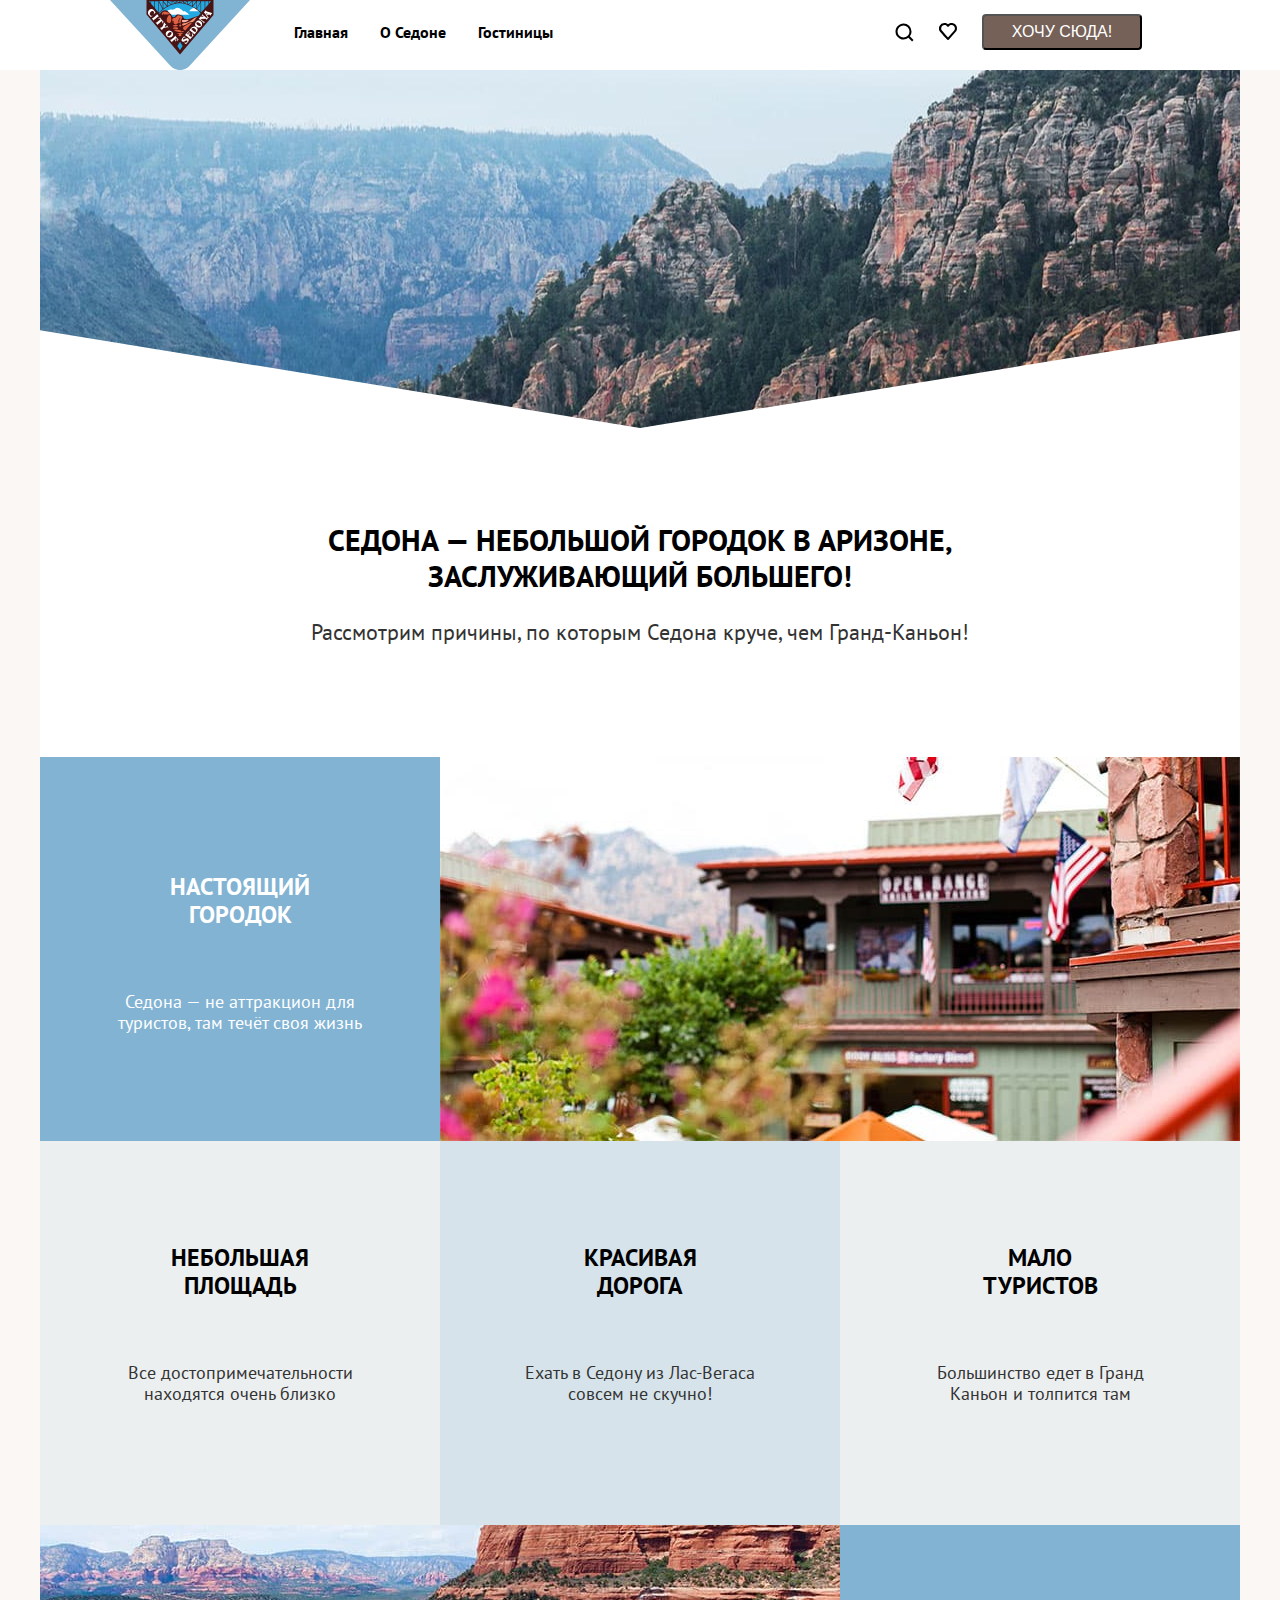
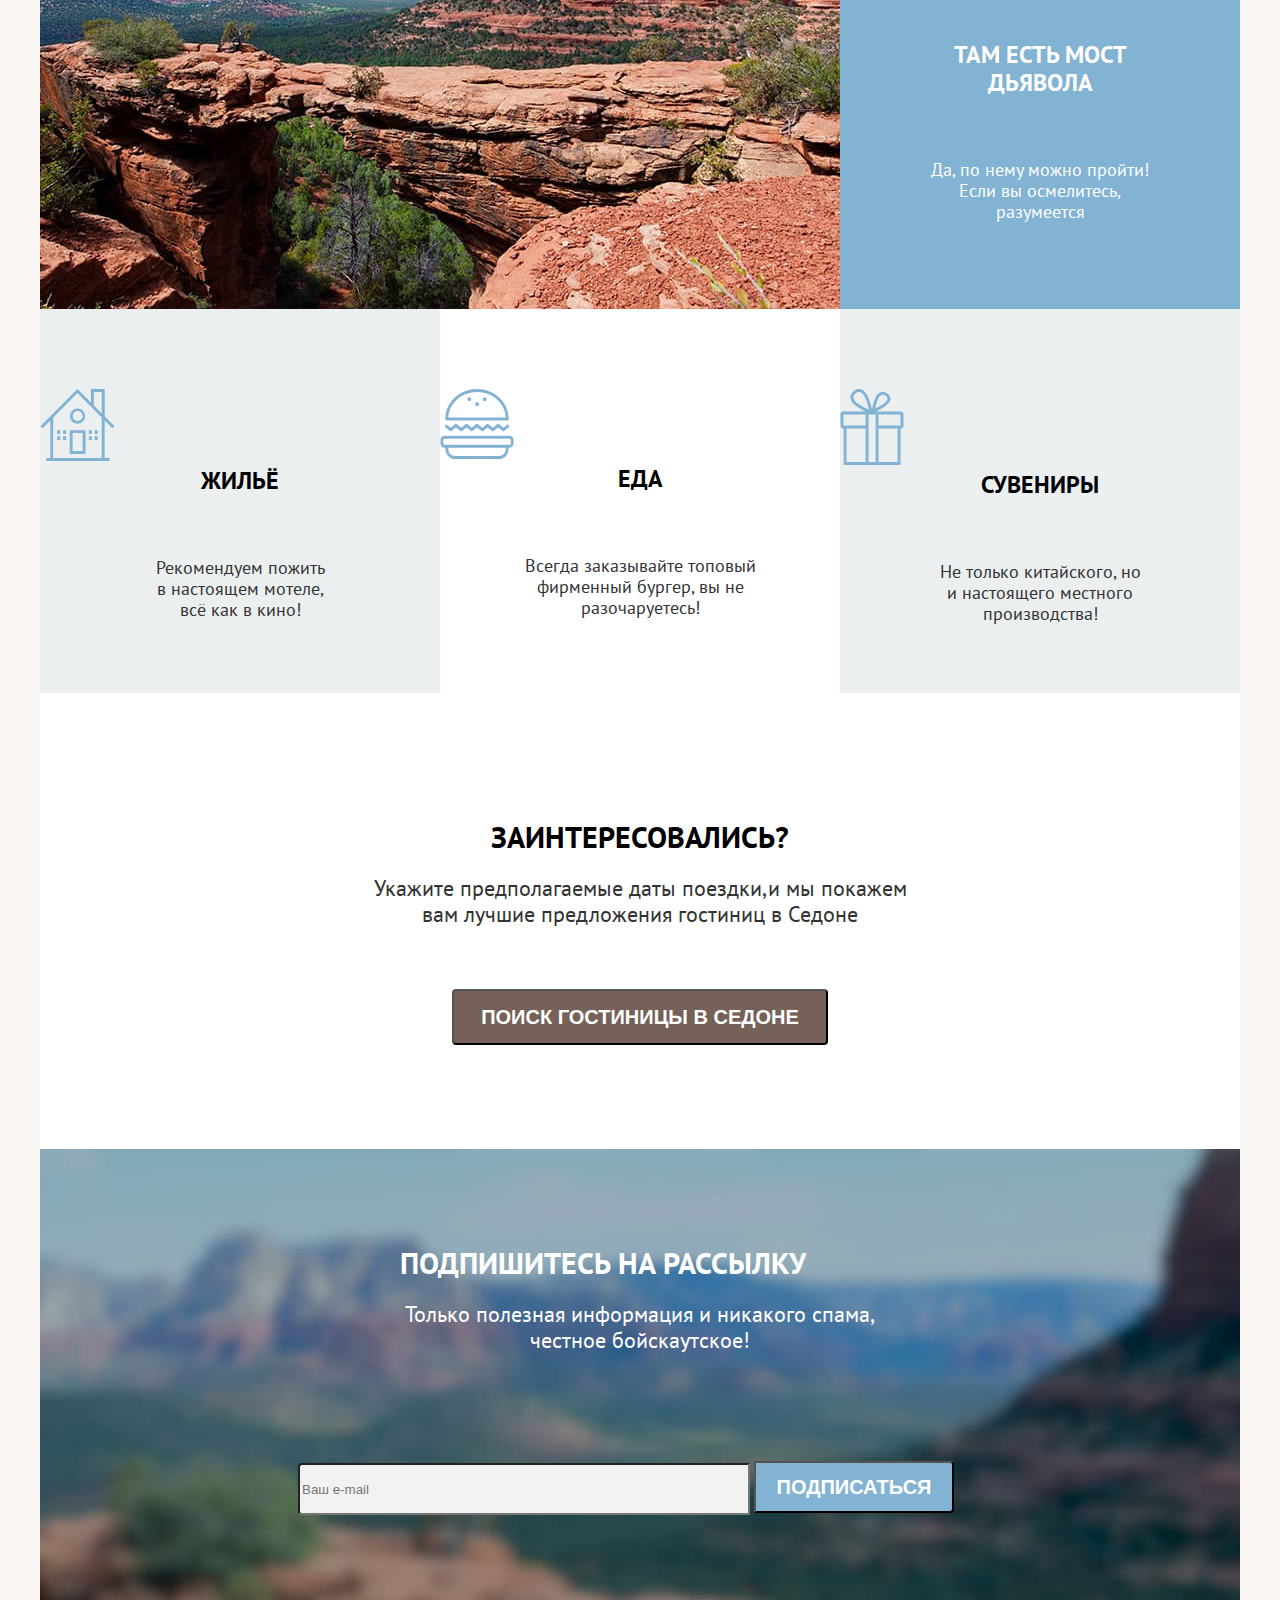
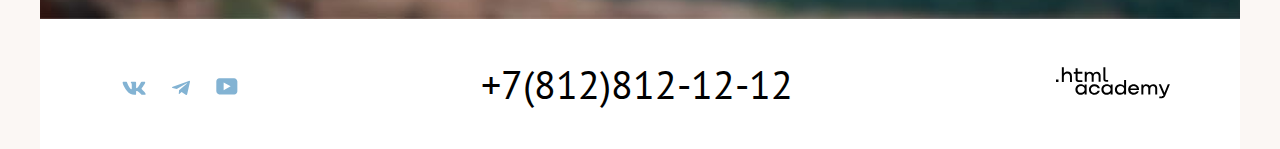
==== index.html @ add46370 "Merge pull request #4 from ImperialOleg/master" ====
<!DOCTYPE html>
<html lang="ru">
  <head>
    <meta charset="utf-8" />
    <title>HTML Academy: Седона</title>
    <link rel="stylesheet" href="styles/styles.css" />
  </head>
  <body>
    <header class="page-header">
      <nav class="navigation">
        <img
          class="logo"
          src="indexfoto/logo.svg"
          width="140"
          height="70"
          alt="Логотип компании Cедона"
        />
        <ul class="navigation-list">
          <li class="navigation-item">
            <a class="navigation-link" href="#">Главная</a>
          </li>
          <li class="navigation-item">
            <a class="navigation-link" href="#">О Седоне</a>
          </li>
          <li class="navigation-item">
            <a class="navigation-link" href="catalog.html">Гостиницы</a>
          </li>
        </ul>
        <ul class="navigation-user">
          <li class="navigation-user-foto">
            <a href="#"
              ><img
                class="search"
                src="indexfoto/search.svg"
                width="20"
                height="20"
                alt="иконка строка поиска"
              /><span class="visually-hidden">Поиск</span></a
            >
          </li>
          <li class="navigation-user-foto">
            <a class="navigation-foto" href="#"
              ><img
                src="indexfoto/like.svg"
                width="18"
                height="17"
                alt="иконка добавить в избранное"
              /><span class="visually-hidden">Лайк</span></a
            >
          </li>
          <li class="navigation-accept">
            <button class="button-accept">Хочу сюда!</button>
          </li>
        </ul>
      </nav>
    </header>
    <main class="page-main">
      <div class="page-container">
        <section class="presentation">
          <img
            class="title-presentation"
            src="indexfoto/title.svg"
            width="458"
            height="352"
            alt="WELCOME to the gorgeous SEDONA"
          />
        </section>
        <section class="information">
          <h2 class="title-information">
            Седона — небольшой городок в Аризоне, заслуживающий большего!
          </h2>
          <p class="information-reasons">
            Рассмотрим причины, по которым Седона круче, чем Гранд-Каньон!
          </p>
        </section>
        <section class="advantages">
          <ul class="description-list">
            <li class="description-item">
              <h3 class="description-title">НАСТОЯЩИЙ ГОРОДОК</h3>
              <p class="description-sedona">
                Седона — не аттракцион для туристов, там течёт своя жизнь
              </p>
            </li>
            <li class="foto">
              <img
                class="foto-hotel"
                src="indexfoto/photo1.jpg"
                width="800"
                height="384"
                alt="первый отель"
              />
            </li>
          </ul>

          <ul class="advantages-list">
            <li class="advantages-item">
              <h3 class="advantages-title">Небольшая площадь</h3>
              <p class="advantages-description">
                Все достопримечательности находятся очень близко
              </p>
            </li>
            <li class="advantages-road">
              <h3 class="advantages-title">Красивая дорога</h3>
              <p class="advantages-description">
                Ехать в Седону из Лас-Вегаса совсем не скучно!
              </p>
            </li>
            <li class="advantages-item">
              <h3 class="advantages-title">Мало туристов</h3>
              <p class="advantages-description">
                Большинство едет в Гранд Каньон и толпится там
              </p>
            </li>
          </ul>
          <ul class="advantages-attraction">
            <li class="foto">
              <img
                class="foto-canyon"
                src="indexfoto/canyuon.jpg"
                width="800"
                height="384"
                alt="фото каньёна"
              />
            </li>
            <li class="attraction">
              <h3 class="bridge-attraction">Там есть мост дьявола</h3>
              <p class="attraction-description">
                Да, по нему можно пройти! Если вы осмелитесь, разумеется
              </p>
            </li>
          </ul>
          <ul class="advantages-service">
            <li class="service-house">
              <img
                src="indexfoto/house.svg"
                width="75"
                height="72"
                alt="фото домика"
              />
              <h3 class="advantages-title">Жильё</h3>
              <p class="house-description">
                Рекомендуем пожить в настоящем мотеле, всё как в кино!
              </p>
            </li>
            <li class="service-food">
              <img
                src="indexfoto/food.svg"
                width="74"
                height="70"
                alt="фото бургера"
              />
              <h3 class="advantages-title">Еда</h3>
              <p class="food-description">
                Всегда заказывайте топовый фирменный бургер, вы не
                разочаруетесь!
              </p>
            </li>
            <li class="service-suvenirs">
              <img
                src="indexfoto/suvenirs.svg"
                width="64"
                height="76"
                alt="фото сувенира"
              />
              <h3 class="advantages-title">Сувениры</h3>
              <p class="suvenirs-description">
                Не только китайского, но и настоящего местного производства!
              </p>
            </li>
          </ul>
        </section>
        <section class="suggestion">
          <h3 class="suggestion-title">Заинтересовались?</h3>
          <p class="suggestion-description">
            Укажите предполагаемые даты поездки,и мы покажем вам лучшие
            предложения гостиниц в Седоне
          </p>
          <button class="searchhotel">ПОИСК ГОСТИНИЦЫ В СЕДОНЕ</button>
        </section>
        <section class="subscribe-information">
          <h3 class="subscribe">Подпишитесь на рассылку</h3>
          <p class="subscribe-description">
            Только полезная информация и никакого спама, честное бойскаутское!
          </p>
          <form
            class="newsletter-form"
            action="http://echo.htmlacademy.ru/"
            method="post"
          >
            <label for="newsletter-email"></label>
            <input
              class="field"
              type="email"
              placeholder="Ваш e-mail"
              name="newsletter-email"
              id="newsletter-email"
              required
            />
            <button class="button button-newsletter-button" type="submit">
              <span>ПОДПИСАТЬСЯ</span>
            </button>
          </form>
        </section>
      </div>
    </main>
    <footer class="page-footer">
      <div class="footer-container">
        <section class="social-networks">
          <ul class="social-list">
            <li class="social-item">
              <a href="#"
                ><img
                  class="social-vk"
                  src="indexfoto/vk.svg"
                  width="24"
                  height="14"
                  alt="страничка в контакте"
              /></a>
            </li>
            <li class="social-item">
              <a href="#"
                ><img
                  class="social-telegram"
                  src="indexfoto/telegram.svg"
                  width="18"
                  height="15"
                  alt="канал в телеграм"
              /></a>
            </li>
            <li class="social-item">
              <a href="#"
                ><img
                  class="social-youtybe"
                  src="indexfoto/youtube.svg"
                  width="22"
                  height="17"
                  alt="канал в ютубе"
              /></a>
            </li>
          </ul>
        </section>
        <section class="contacts-phone">
          <a class="phone" href="tel:+7(812)8121212">+7(812)812-12-12</a>
        </section>
        <section class="website">
          <a href="#"
            ><img
              class="website-linlk"
              src="indexfoto/htmlacademy.svg"
              width="114"
              height="32"
              alt="ссылка на сайт .htmlacademy"
          /></a>
        </section>
      </div>
    </footer>
  </body>
</html>
---- styles/styles.css ----
@font-face {
  font-family: "PT Sans";
  font-style: normal;
  font-weight: 400;
  src: url("../fonts/ptsans-400.woff2") format(woff2);
  font-display: swap;
}

@font-face {
  font-family: "PT Sans";
  font-style: normal;
  font-weight: 700;
  src: url("../fonts/ptsans-700.woff2") format(woff2);
  font-display: swap;
}
html {
  height: 100%;
}
* {
  box-sizing: border-box;
}
body {
  display: flex;
  flex-direction: column;
  margin: 0;
  min-height: 100%;
  font-family: "PT Sans", sans-serif;
  font-size: 16px;
  line-height: 24px;
  color: #242424;
  background-color: #fbf7f4;
}
.visually-hidden {
  position: absolute;
  width: 1px;
  height: 1px;
  margin: -1px;
  padding: 0;
  border: 0;
  clip: rect(0 0 0 0);
  overflow: hidden;
}
.page-header {
  color: rgba(255, 255, 255, 1);
  background: #ffffff;
}
.logo {
  width: 140px;
  margin-left: 70px;
  margin-right: 44px;
}
.navigation {
  display: flex;
  width: 1200px;
  margin: 0 auto;
}
.navigation-list {
  display: flex;
  flex-wrap: wrap;
  width: 370px;
  margin: 0;
  padding: 0;
}

.navigation-link {
  display: block;
  margin: 20px 32px 20px 0;
  line-height: 22px;
  color: #000000;
  text-decoration: none;
  font-weight: 700;
}

.navigation-list:nth-last-child(3n) {
  margin-right: auto;
}

.navigation-user {
  display: flex;
  flex-wrap: wrap;
  margin: 0 70px 0 230px;
  padding: 0;
}

.navigation-user-foto {
  margin: 22px 25px 22px 0;
}

.navigation-user:nth-last-child(2n) {
  margin-right: 29px;
}

.button-accept {
  width: 160px;
  height: 36px;
  margin: 14px 0 14px 0;
  background: #756157;
  border-radius: 4px;
  font-size: 16px;
  line-height: 20px;
  text-transform: uppercase;
  color: #ffffff;
}
.page-container {
  margin: 0 auto;
  width: 1200px;
}
.page-main {
  color: #242424;
  background-color: #fbf7f4;
}
.title-presentation {
  padding: 51px 371px 82px 371px;
}
.presentation {
  width: 1200px;
  background-image: url("../indexfoto/background2.svg"),
    url("../indexfoto/fotobackground.jpg");
  background-repeat: no-repeat, no-repeat;
  background-position: center bottom, center;
  background-size: cover;
}
.information {
  width: 1200px;
  background: #ffffff;
  padding: 69px 220px 90px;
}
.title-information {
  color: #000000;
  font-style: normal;
  font-weight: 700;
  font-size: 30px;
  line-height: 36px;
  text-align: center;
  text-transform: uppercase;
}
.information-reasons {
  margin-top: 25px;
  font-style: normal;
  font-weight: 400;
  font-size: 22px;
  line-height: 26px;
  color: #333333;
  text-align: center;
}
.description-list {
  width: 1200px;
  display: flex;
  justify-content: flex-start;
  list-style: none;
  margin: 0;
  padding: 0;
}
.advantages-list {
  display: flex;
  margin: 0;
  padding: 0;
  list-style: none;
  width: 1200px;
  height: 384px;
}
.advantages-attraction {
  display: flex;
  padding: 0;
  margin: 0;
  list-style: none;
}
.advantages-service {
  display: flex;
  margin: 0;
  padding: 0;
  list-style: none;
  height: 384px;
}
.description-item,
.attraction {
  width: 400px;
  padding-top: 92px;
  background: #82b3d3;
}

.description-title,
.bridge-attraction {
  margin-bottom: 62px;
  margin-left: 101px;
  margin-right: 101px;
  font-style: normal;
  font-weight: 700;
  font-size: 24px;
  line-height: 28px;
  text-align: center;
  text-transform: uppercase;
  color: #ffffff;
}

.foto-hotel {
  display: block;
}

.description-sedona,
.attraction-description {
  margin-right: 75px;
  margin-left: 75px;
  font-style: normal;
  font-weight: 400;
  font-size: 18px;
  line-height: 21px;
  text-align: center;
  color: #ffffff;
}

.advantages {
  background: rgba(131, 179, 211, 0.12);
}

.advantages-service {
  margin: 0;
  padding: 0;
}

.advantages-item {
  width: 400px;
  padding-top: 103px;
}

.advantages-road {
  display: block;
  background: rgba(131, 179, 211, 0.2);
  width: 400px;
  padding-top: 103px;
}

.service-house,
.service-suvenirs,
.service-food {
  width: 400px;
  padding-top: 80px;
}

.service-food {
  background: #ffffff;
}

.advantages-title {
  margin: 0 112px;
  margin-bottom: 62px;
  font-style: normal;
  font-weight: 700;
  font-size: 24px;
  line-height: 28px;
  text-align: center;
  text-transform: uppercase;
  color: #000000;
}

.advantages-description {
  margin: 0 70px;
  font-style: normal;
  font-weight: 400;
  font-size: 18px;
  line-height: 21px;
  text-align: center;
  color: #333333;
}

.house-description {
  margin: 0 110px;
  font-style: normal;
  font-weight: 400;
  font-size: 18px;
  line-height: 21px;
  text-align: center;
  color: #333333;
}
.food-description {
  margin: 0 79px;
  font-style: normal;
  font-weight: 400;
  font-size: 18px;
  line-height: 21px;
  text-align: center;
  color: #333333;
}

.suvenirs-description {
  margin: 0 96px;
  font-style: normal;
  font-weight: 400;
  font-size: 18px;
  line-height: 21px;
  text-align: center;
  color: #333333;
}

.foto-canyon {
  display: block;
}

.suggestion {
  width: 1200px;
  background: #ffffff;
  padding-top: 96px;
  padding-bottom: 104px;
  margin: 0;
}

.suggestion-title {
  margin-bottom: 20px;
  font-style: normal;
  font-weight: 700;
  font-size: 30px;
  line-height: 36px;
  text-align: center;
  text-transform: uppercase;
  color: #000000;
}

.suggestion-description {
  margin: 0 324px 0 324px;
  font-style: normal;
  font-weight: 400;
  font-size: 22px;
  line-height: 26px;
  color: #333333;
  text-align: center;
}

.searchhotel {
  width: 376px;
  margin: 62px 412px 0 412px;
  padding: 8px 20px;
  font-style: normal;
  font-weight: 700;
  font-size: 20px;
  line-height: 36px;
  text-align: center;
  text-transform: uppercase;
  color: #ffffff;
  background: #756157;
  border-radius: 4px;
}

.subscribe-information {
  width: 1200px;
  padding-top: 96px;
  padding-bottom: 104px;
  background-image: url("../indexfoto/subscribe.jpg");
  background-repeat: no-repeat;
  background-position: center;
  background-size: cover;
  background-color: #ffffff;
}

.subscribe {
  margin: 0 360px 20px 360px;
  font-style: normal;
  font-weight: 700;
  font-size: 30px;
  line-height: 36px;
  text-transform: uppercase;
  color: #ffffff;
}

.subscribe-description {
  margin: 0 350px;
  font-style: normal;
  font-weight: 400;
  font-size: 22px;
  line-height: 26px;
  text-align: center;
  color: #ffffff;
}

.newsletter-form {
  margin: 54px 258px 0 258px;
}

.footer-container {
  width: 1200px;
  display: flex;
  margin: 0 auto;

  background-color: #ffffff;
}

.social-list {
  width: 150px;
  display: flex;
  flex-wrap: wrap;
  margin: 0;
  padding: 0;
  list-style: none;
}

.social-item {
  margin-top: 58px;
  margin-right: 26px;
  margin-bottom: 48px;
}

.social-list:nth-last-child(3) {
  margin-right: auto;
}

.social-list:nth-last-child(1) {
  margin-left: 82px;
}

.contacts-phone {
  width: 340px;
  padding: 45px 0 35px 0;
  margin: 0 235px 0 209px;
  font-style: normal;
  font-weight: 400;
  font-size: 40px;
  line-height: 40px;
  text-transform: uppercase;
}

.phone {
  display: block;
  text-decoration: none;
  color: #000000;
}

.website {
  padding: 48px 0 39px 0;
  margin: 0 70px 0 0;
}

.choose-hotels {
  width: 1200px;
  margin: 0 auto;
  background-image: url("../catalogfoto/photomain.jpg");
  background-repeat: no-repeat;
  background-position: right, center;
  background-size: cover;
}
.hotel {
  font-weight: 400;
  font-size: 16px;
  line-height: 21px;
  color: #ffffff;
}
.title-choose-hotels {
  font-weight: 700;
  font-size: 60px;
  line-height: 78px;
  color: #ffffff;
}
.hotel-apartment {
  font-weight: 400;
  font-size: 18px;
  line-height: 23px;
  color: #ffffff;
}
.hotel-service {
  font-weight: 700;
  font-size: 20px;
  line-height: 24px;
  text-transform: capitalize;
  color: #ffffff;
}
.button-use {
  width: 191px;
  height: 36px;
  background: #82b3d3;
  border-radius: 4px;
  font-weight: 700;
  font-size: 16px;
  line-height: 20px;
  text-transform: uppercase;
  color: #ffffff;
}
.cancel {
  font-style: normal;
  font-weight: 700;
  font-size: 16px;
  line-height: 20px;
  color: #ffffff;
  text-transform: uppercase;
}
.hotel-icons {
  display: flex;
  flex-direction: column;
  width: 1060px;
  margin: 0 70px;
}
.infrastructure {
  width: 1060px;
  margin: 0 70px;
}
.description-hotels {
  background-color: #ffffff;
  font-size: 16px;
  line-height: 24px;
  color: #242424;
}
.article-container {
  display: flex;
  flex-direction: column;
  margin: 0 70px;
}
.search-panel {
  display: grid;
  grid-template-columns: 1fr 1fr 1fr;
  width: 1060px;
  justify-content: space-between;
  margin: 0;
  padding: 50px 0 46px 0;
}

.title-search {
  font-size: 30px;
  line-height: 36px;
  text-transform: uppercase;
  color: #000000;
  width: 380px;
}

.form-search {
  width: 292px;
  min-height: 49px;
  font-weight: 400;
  font-size: 18px;
  line-height: 21px;
  color: #333333;
}

.search-icon {
  min-width: 160px;
  display: flex;
  flex-wrap: wrap;
  list-style: none;
  padding: 0;
  margin-left: auto;
}

.icon-items {
  max-width: 48px;
  max-height: 48px;
  margin-right: 10px;
}

.icon-items:nth-child(3) {
  margin-right: 0;
}

.description-hotel-list {
  display: flex;
  flex-direction: row;
  flex-wrap: wrap;
  width: 1060px;
  padding: 0;
  margin: 0;
  list-style: none;
}
.hotel-item {
  width: 340px;
  min-height: 438px;
  padding: 20px;
  margin-right: 20px;
}

.hotel-item:nth-child(3) {
  margin-right: 0;
}

.hotel-item:nth-child(4) {
  margin-right: 0;
}

.title-hotel {
  margin: 16px 0 0 0;
  font-weight: 700;
  font-size: 24px;
  line-height: 28px;
  color: #000000;
}
.hotel-price {
  display: flex;
  flex-wrap: wrap;
  justify-content: space-between;
  width: 300px;
  margin: 0;
  font-style: normal;
  font-weight: 400;
  font-size: 18px;
  line-height: 21px;
  color: #333333;
}

.hotel-information {
  width: 300px;
  display: flex;
  flex-wrap: wrap;
  margin: 0;
  justify-content: space-between;
}
.btn-information {
  display: inline-block;
  width: 140px;
  min-height: 36px;
  background: #756157;
  border-radius: 4px;
  text-decoration: none;
  font-weight: 700;
  font-size: 16px;
  line-height: 20px;
  color: #ffffff;
  text-transform: uppercase;
  padding: 8px 20px;
}
.button-choose {
  width: 140px;
  height: 36px;
  background: #82b3d3;
  border-radius: 4px;
  font-weight: 700;
  font-size: 16px;
  line-height: 20px;
  color: #ffffff;
  text-transform: uppercase;
}
.button-favorite {
  width: 140px;
  height: 36px;
  background: #7db54f;
  border-radius: 4px;
  font-weight: 700;
  font-size: 16px;
  line-height: 20px;
  color: #ffffff;
  text-transform: uppercase;
}

.rating-star {
  width: 300px;
  display: flex;
  flex-wrap: wrap;
  justify-content: space-between;
  align-items: center;
  margin: 0;
}

.star {
  margin-right: 6px;
}

.rating {
  width: 140px;
  height: 37px;
  background: #f2f2f2;
  border-radius: 4px;
  padding: 8px 26px;
}
.pagination-list {
  display: flex;
  list-style: none;
  margin: 40px 0 60px 0;
  padding: 0;
}

.information-subscribe {
  width: 1200px;
  background: #ffffff;
  padding: 96px 0 104px 0;
}
.information-title {
  margin: 0 360px 20px 360px;
  font-style: normal;
  font-weight: 700;
  font-size: 30px;
  line-height: 36px;
  text-transform: uppercase;
  color: #000000;
}

.information-description {
  margin: 0 350px 54px 350px;
  font-weight: 400;
  font-size: 22px;
  line-height: 26px;
  color: #333333;
  text-align: center;
}

.field {
  width: 452px;
  height: 52px;
  background: #f2f2f2;
  border-radius: 4px 0px 0px 4px;
}
.button-newsletter-button {
  margin-top: 54px;
  width: 200px;
  height: 52px;
  background: #82b3d3;
  border-radius: 0px 4px 4px 0px;
  font-weight: 700;
  font-size: 20px;
  line-height: 36px;
  color: #ffffff;
  text-transform: uppercase;
}
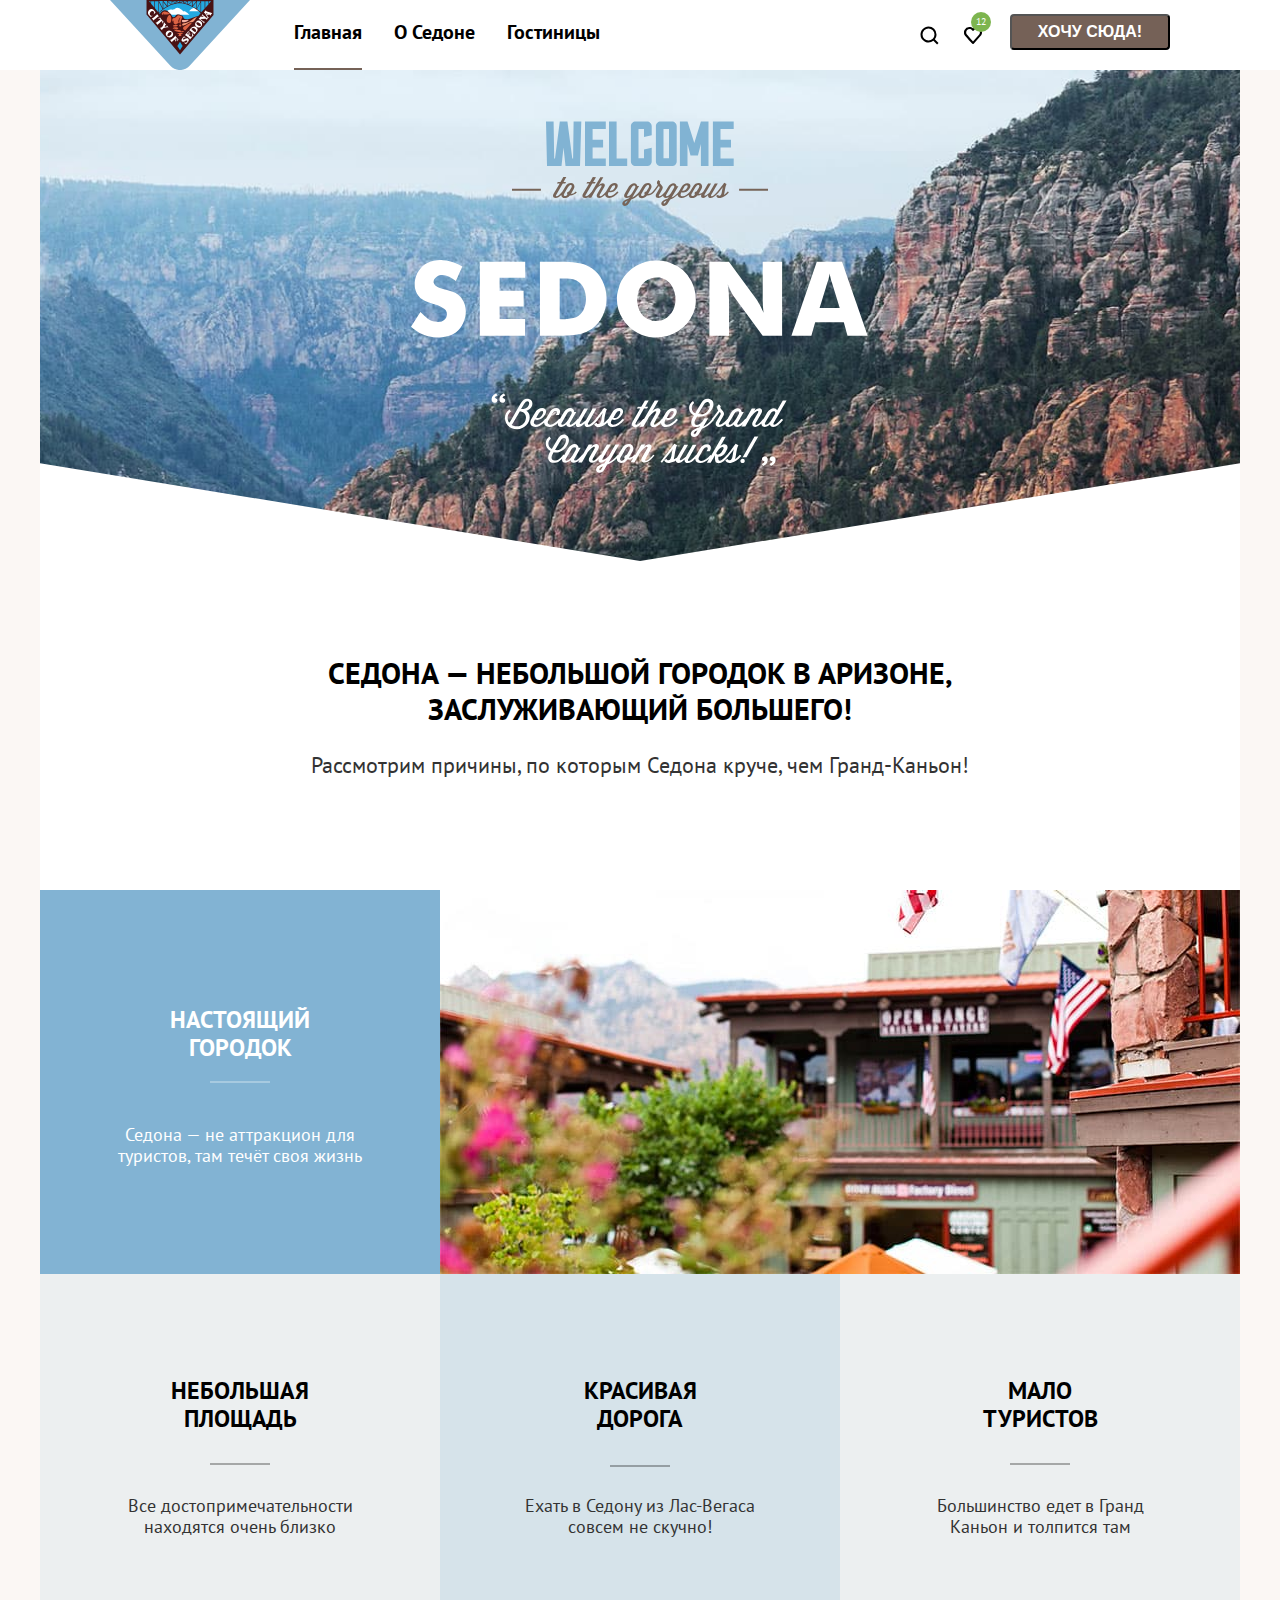
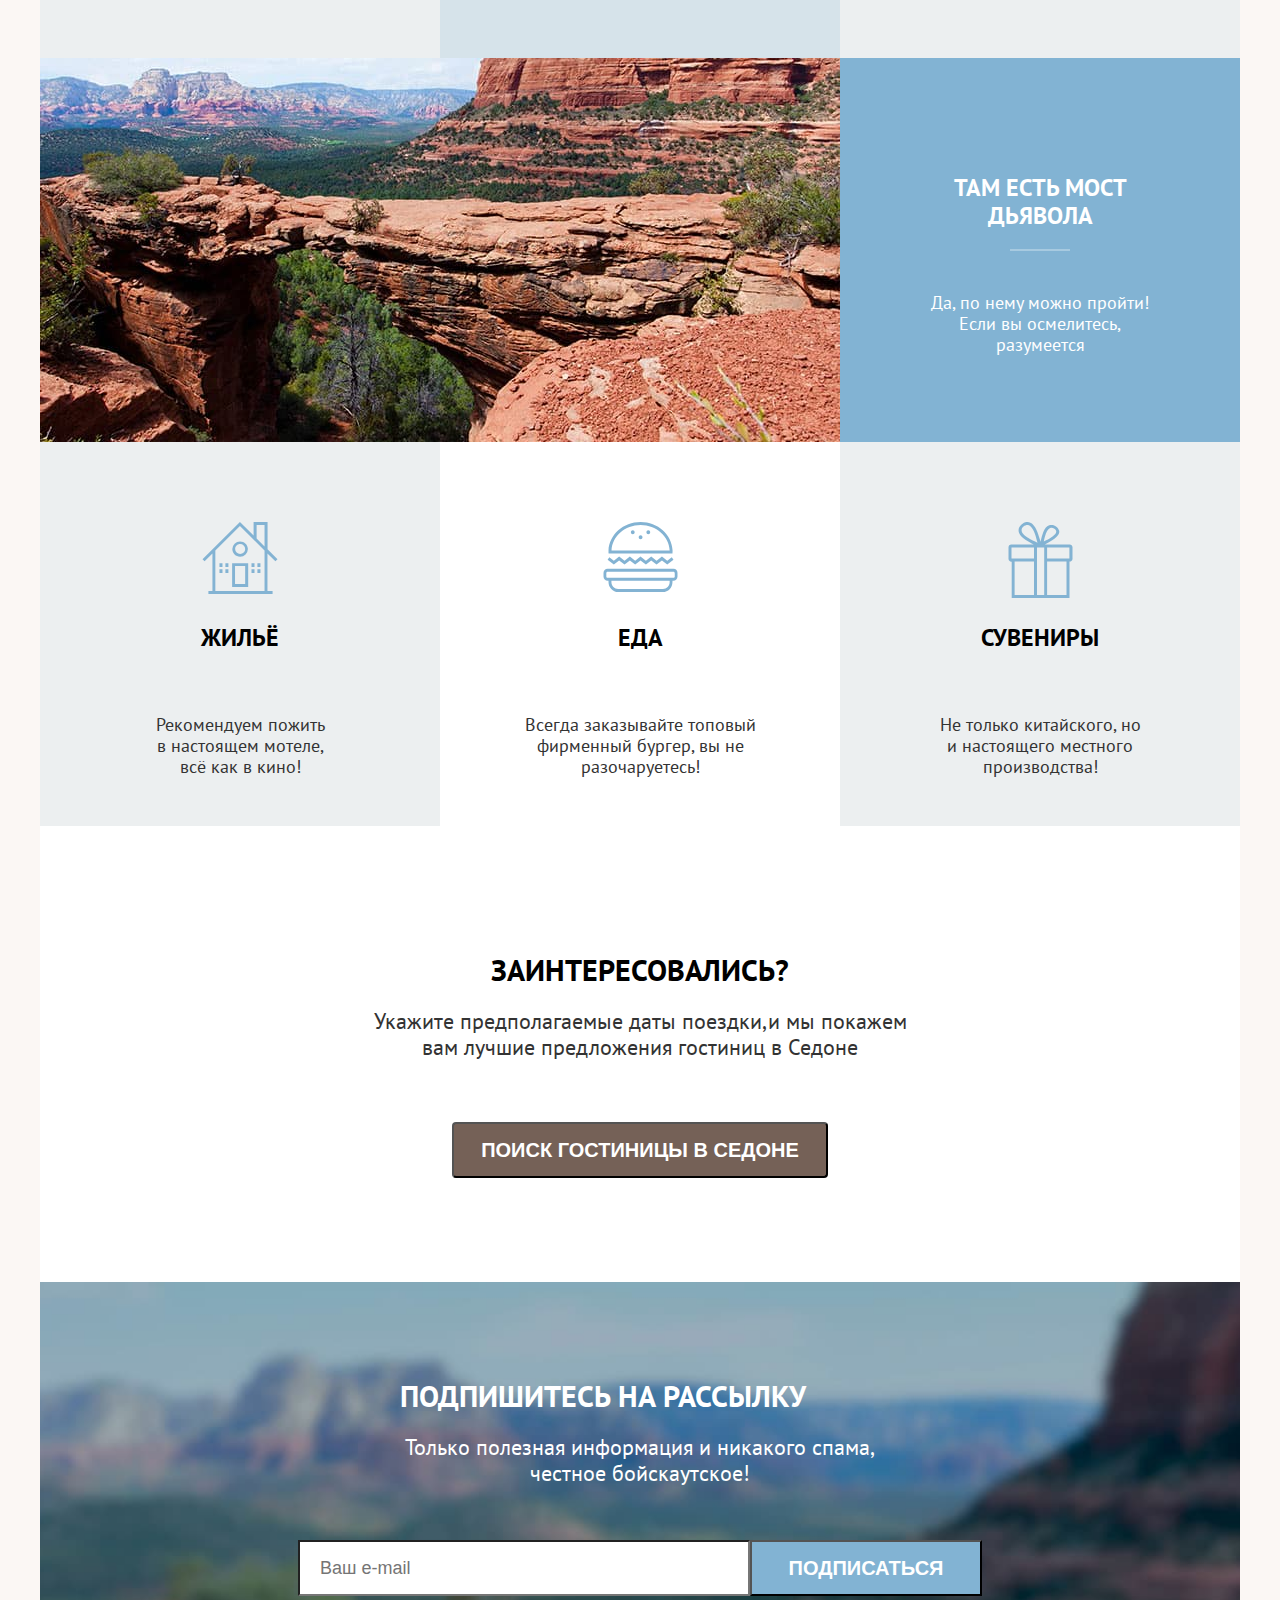
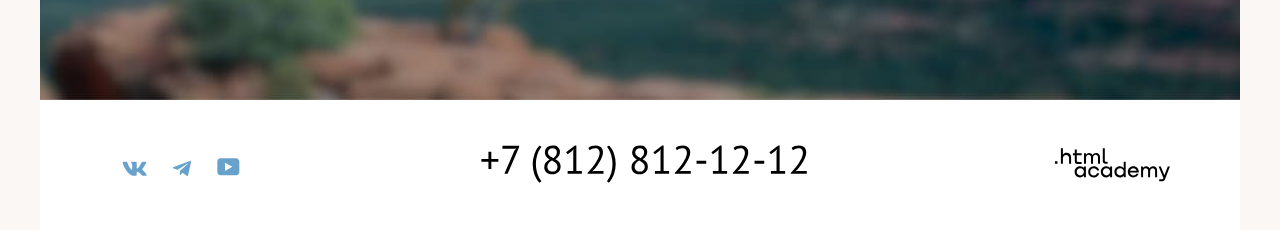
==== commit 462d1ecb: "Стилизовал декоративные элементы" ====
--- a/index.html
+++ b/index.html
@@ -17,36 +17,25 @@
         />
         <ul class="navigation-list">
           <li class="navigation-item">
-            <a class="navigation-link" href="#">Главная</a>
+            <a class="navigation-link navigation-link-selected" href="#"
+              >Главная</a
+            >
           </li>
           <li class="navigation-item">
             <a class="navigation-link" href="#">О Седоне</a>
           </li>
           <li class="navigation-item">
-            <a class="navigation-link" href="catalog.html">Гостиницы</a>
+            <a class="navigation-link navigation-catalog" href="catalog.html"
+              >Гостиницы</a
+            >
           </li>
         </ul>
         <ul class="navigation-user">
-          <li class="navigation-user-foto">
-            <a href="#"
-              ><img
-                class="search"
-                src="indexfoto/search.svg"
-                width="20"
-                height="20"
-                alt="иконка строка поиска"
-              /><span class="visually-hidden">Поиск</span></a
-            >
-          </li>
-          <li class="navigation-user-foto">
-            <a class="navigation-foto" href="#"
-              ><img
-                src="indexfoto/like.svg"
-                width="18"
-                height="17"
-                alt="иконка добавить в избранное"
-              /><span class="visually-hidden">Лайк</span></a
-            >
+          <li class="navigation-user-icon">
+            <span class="visually-hidden">Поиск</span>
+          </li>
+          <li class="navigation-user-icon-like">
+            <span class="visually-hidden">Лайк</span>
           </li>
           <li class="navigation-accept">
             <button class="button-accept">Хочу сюда!</button>
@@ -131,24 +120,12 @@
           </ul>
           <ul class="advantages-service">
             <li class="service-house">
-              <img
-                src="indexfoto/house.svg"
-                width="75"
-                height="72"
-                alt="фото домика"
-              />
               <h3 class="advantages-title">Жильё</h3>
               <p class="house-description">
                 Рекомендуем пожить в настоящем мотеле, всё как в кино!
               </p>
             </li>
             <li class="service-food">
-              <img
-                src="indexfoto/food.svg"
-                width="74"
-                height="70"
-                alt="фото бургера"
-              />
               <h3 class="advantages-title">Еда</h3>
               <p class="food-description">
                 Всегда заказывайте топовый фирменный бургер, вы не
@@ -156,12 +133,6 @@
               </p>
             </li>
             <li class="service-suvenirs">
-              <img
-                src="indexfoto/suvenirs.svg"
-                width="64"
-                height="76"
-                alt="фото сувенира"
-              />
               <h3 class="advantages-title">Сувениры</h3>
               <p class="suvenirs-description">
                 Не только китайского, но и настоящего местного производства!
@@ -187,18 +158,21 @@
             action="http://echo.htmlacademy.ru/"
             method="post"
           >
-            <label for="newsletter-email"></label>
-            <input
-              class="field"
-              type="email"
-              placeholder="Ваш e-mail"
-              name="newsletter-email"
-              id="newsletter-email"
-              required
-            />
-            <button class="button button-newsletter-button" type="submit">
-              <span>ПОДПИСАТЬСЯ</span>
-            </button>
+            <label>
+              <input
+                class="field-email"
+                type="text"
+                placeholder="Ваш e-mail"
+                name="newsletter-email"
+                required
+            /></label>
+            <label
+              ><input
+                class="field-subscribe"
+                type="submit"
+                name="submit"
+                value="Подписаться"
+            /></label>
           </form>
         </section>
       </div>
@@ -208,49 +182,94 @@
         <section class="social-networks">
           <ul class="social-list">
             <li class="social-item">
-              <a href="#"
-                ><img
-                  class="social-vk"
-                  src="indexfoto/vk.svg"
-                  width="24"
-                  height="14"
-                  alt="страничка в контакте"
-              /></a>
+              <a class="social-item-link" href="#"
+                ><svg
+                  aria-hidden="true"
+                  focusable="false"
+                  width="25"
+                  height="15"
+                  fill="none"
+                  xmlns="http://www.w3.org/2000/svg"
+                >
+                  <path
+                    fill-rule="evenodd"
+                    clip-rule="evenodd"
+                    d="M24.12 1.8c.16-.54 0-.94-.8-.94H20.7c-.67 0-.98.34-1.15.73 0 0-1.33 3.2-3.22 5.27-.61.6-.9.8-1.23.8-.16 0-.41-.2-.41-.75v-5.1c0-.66-.19-.95-.74-.95H9.82c-.42 0-.67.3-.67.59 0 .62.95.76 1.04 2.51v3.8c0 .83-.15.98-.48.98-.9 0-3.06-3.2-4.34-6.88-.25-.72-.5-1-1.18-1H1.57c-.75 0-.9.34-.9.73 0 .68.89 4.07 4.14 8.55 2.17 3.06 5.23 4.72 8 4.72 1.68 0 1.88-.37 1.88-1v-2.32c0-.74.16-.88.7-.88.38 0 1.05.19 2.6 1.66 1.79 1.75 2.08 2.54 3.08 2.54h2.63c.75 0 1.12-.37.9-1.1-.23-.72-1.08-1.77-2.2-3.02-.62-.71-1.54-1.48-1.82-1.86-.39-.5-.28-.71 0-1.15 0 0 3.2-4.42 3.54-5.93Z"
+                    fill="currentColor"
+                  />
+                </svg>
+              </a>
             </li>
             <li class="social-item">
-              <a href="#"
-                ><img
-                  class="social-telegram"
-                  src="indexfoto/telegram.svg"
+              <a class="social-item-link" href="#"
+                ><svg
+                  aria-hidden="true"
+                  focusable="false"
                   width="18"
-                  height="15"
-                  alt="канал в телеграм"
-              /></a>
+                  height="16"
+                  fill="none"
+                  xmlns="http://www.w3.org/2000/svg"
+                >
+                  <path
+                    d="M16.79.96.84 7.1c-1.09.44-1.08 1.05-.2 1.32l4.1 1.28 9.47-5.98c.44-.27.85-.13.52.17l-7.68 6.93-.28 4.22c.41 0 .6-.2.83-.41l1.99-1.94 4.13 3.06c.77.42 1.31.2 1.5-.71l2.72-12.8c.28-1.1-.43-1.61-1.16-1.28Z"
+                    fill="currentColor"
+                  />
+                </svg>
+              </a>
             </li>
             <li class="social-item">
-              <a href="#"
-                ><img
-                  class="social-youtybe"
-                  src="indexfoto/youtube.svg"
-                  width="22"
-                  height="17"
-                  alt="канал в ютубе"
-              /></a>
+              <a class="social-item-link" href="#"
+                ><svg
+                  aria-hidden="true"
+                  focusable="false"
+                  width="23"
+                  height="18"
+                  fill="none"
+                  xmlns="http://www.w3.org/2000/svg"
+                >
+                  <path
+                    d="M18.94.36H3.51C1.65.36.33 1.95.33 3.76v10.09c0 1.91 1.32 3.5 3.18 3.5h15.65c1.64 0 3.17-1.59 3.17-3.4V3.76c-.22-1.8-1.53-3.4-3.39-3.4ZM7.99 12.89V4.82l7.34 4.04-7.34 4.03Z"
+                    fill="currentColor"
+                  />
+                </svg>
+              </a>
             </li>
           </ul>
         </section>
         <section class="contacts-phone">
-          <a class="phone" href="tel:+7(812)8121212">+7(812)812-12-12</a>
+          <a class="phone" href="#"
+            ><svg
+              aria-hidden="true"
+              focusable="false"
+              width="326"
+              height="38"
+              viewBox="0 0 326 38"
+              fill="none"
+              xmlns="http://www.w3.org/2000/svg"
+            >
+              <path
+                d="M.4 13.9h7.04V6.66h2.88v7.24h7.04v2.88h-7.04v7.2H7.44v-7.2H.4V13.9Zm23 14.96L33.44 5.42l1.76-1.96-2.36.36h-11.4V.86h16.72v1.08L26.64 28.86H23.4Zm35 8.8a20.22 20.22 0 0 1-3.13-4.24 26.97 26.97 0 0 1-2.08-4.68 32.19 32.19 0 0 1-1.12-14.24 29.44 29.44 0 0 1 3.24-9.72 23.17 23.17 0 0 1 3.2-4.4l1.92 1.4a24.02 24.02 0 0 0-4.36 8.64 29.7 29.7 0 0 0-1.16 8.72c0 1.28.1 2.68.28 4.2.22 1.49.54 3 .96 4.52a32.05 32.05 0 0 0 1.72 4.4 19.86 19.86 0 0 0 2.56 3.92l-2.04 1.48Zm4.84-15.48c0-1.68.44-3.14 1.32-4.36a11.77 11.77 0 0 1 4.12-3.4c-.66-.4-1.29-.82-1.88-1.24a7.56 7.56 0 0 1-2.56-3.4c-.24-.7-.36-1.5-.36-2.4 0-1.04.18-1.99.52-2.84a6.48 6.48 0 0 1 4-3.64 9.5 9.5 0 0 1 3.24-.52c1.12 0 2.14.16 3.04.48.91.32 1.67.76 2.28 1.32a5.76 5.76 0 0 1 1.48 2c.35.77.52 1.62.52 2.56 0 1.52-.34 2.86-1.04 4.04a11.9 11.9 0 0 1-3.44 3.4c.7.4 1.35.84 1.96 1.32a8.5 8.5 0 0 1 1.64 1.6c.48.58.86 1.25 1.12 2a8.65 8.65 0 0 1-.16 5.64 6.91 6.91 0 0 1-4.28 4.04 10.5 10.5 0 0 1-3.56.56 9.57 9.57 0 0 1-3.4-.56 7.67 7.67 0 0 1-2.52-1.52 6.42 6.42 0 0 1-1.52-2.24 7.68 7.68 0 0 1-.52-2.84Zm13.24-.4c0-.8-.16-1.5-.48-2.08a5.81 5.81 0 0 0-1.28-1.64 8.67 8.67 0 0 0-1.76-1.36 38.4 38.4 0 0 0-2.08-1.16 9.26 9.26 0 0 0-3.48 3.04 6.11 6.11 0 0 0-1.04 3.2c0 .64.11 1.25.32 1.84.22.58.54 1.09.96 1.52a5 5 0 0 0 1.56 1.04c.64.24 1.38.36 2.2.36a5.15 5.15 0 0 0 3.52-1.16c.48-.4.86-.9 1.12-1.48.3-.62.44-1.32.44-2.12ZM67 7.3a4.49 4.49 0 0 0 1.6 3.52c.51.45 1.08.88 1.72 1.28.64.37 1.31.73 2 1.08 1.2-.94 2.08-1.86 2.64-2.76a5.4 5.4 0 0 0 .88-3c0-1.36-.42-2.4-1.28-3.12a4.32 4.32 0 0 0-3-1.12 4.83 4.83 0 0 0-3.36 1.28A3.8 3.8 0 0 0 67 7.3Zm19.64 18.6h5.6V6.54l.4-2.36-1.6 1.88-4.4 3.16-1.52-2.04 8.8-6.8h1.44V25.9h5.48v2.96h-14.2V25.9Zm35.32-18.68c0 1.41-.27 2.86-.8 4.36a26.12 26.12 0 0 1-2.04 4.44 43.37 43.37 0 0 1-2.8 4.4 106.5 106.5 0 0 1-3.12 4.04l-1.96 1.72v.16l2.56-.44h8.72v2.96H106.6V27.7c.58-.62 1.3-1.38 2.12-2.28a64 64 0 0 0 5.2-6.52 38.6 38.6 0 0 0 2.36-3.8c.72-1.28 1.3-2.55 1.72-3.8.42-1.26.64-2.44.64-3.56 0-1.31-.38-2.39-1.12-3.24-.75-.88-1.88-1.32-3.4-1.32-1.02 0-2 .21-2.96.64-.96.4-1.79.86-2.48 1.4l-1.32-2.28c.93-.8 2.04-1.43 3.32-1.88 1.28-.46 2.65-.68 4.12-.68a8.2 8.2 0 0 1 3.04.52 6.03 6.03 0 0 1 3.64 3.6c.32.82.48 1.73.48 2.72Zm6.07-6.84a20.2 20.2 0 0 1 3.12 4.24 23.63 23.63 0 0 1 2.04 4.72 31.95 31.95 0 0 1 1.52 9.56 31.83 31.83 0 0 1-1.52 9.56 27.13 27.13 0 0 1-2.12 4.8 21.85 21.85 0 0 1-3.16 4.4l-1.92-1.4a24 24 0 0 0 4.36-8.68 33.54 33.54 0 0 0 1.16-8.68 31.3 31.3 0 0 0-1.32-8.68c-.42-1.52-.98-3-1.68-4.44A18.56 18.56 0 0 0 126 1.86l2.04-1.48Zm22.48 21.8c0-1.68.44-3.14 1.32-4.36a11.76 11.76 0 0 1 4.12-3.4c-.67-.4-1.3-.82-1.88-1.24a7.56 7.56 0 0 1-2.56-3.4c-.24-.7-.36-1.5-.36-2.4a6.47 6.47 0 0 1 2.08-5.04c.7-.62 1.5-1.1 2.44-1.44a9.5 9.5 0 0 1 3.24-.52 9.1 9.1 0 0 1 3.04.48c.9.32 1.67.76 2.28 1.32a5.76 5.76 0 0 1 2 4.56 7.8 7.8 0 0 1-1.04 4.04 11.89 11.89 0 0 1-3.44 3.4c.7.4 1.35.84 1.96 1.32a8.5 8.5 0 0 1 1.64 1.6 7.1 7.1 0 0 1 1.52 4.48c0 1.14-.19 2.2-.56 3.16a6.9 6.9 0 0 1-4.28 4.04 10.5 10.5 0 0 1-3.56.56 9.57 9.57 0 0 1-3.4-.56 7.66 7.66 0 0 1-2.52-1.52 6.42 6.42 0 0 1-1.52-2.24 7.67 7.67 0 0 1-.52-2.84Zm13.24-.4c0-.8-.16-1.5-.48-2.08a5.82 5.82 0 0 0-1.28-1.64c-.5-.51-1.1-.96-1.76-1.36a37.4 37.4 0 0 0-2.08-1.16 9.25 9.25 0 0 0-3.48 3.04 6.12 6.12 0 0 0-1.04 3.2c0 .64.1 1.25.32 1.84.21.58.53 1.09.96 1.52a5 5 0 0 0 1.56 1.04c.64.24 1.37.36 2.2.36a5.15 5.15 0 0 0 3.52-1.16c.48-.4.85-.9 1.12-1.48.3-.62.44-1.32.44-2.12ZM154.27 7.3a4.49 4.49 0 0 0 1.6 3.52c.5.45 1.08.88 1.72 1.28.64.37 1.3.73 2 1.08 1.2-.94 2.08-1.86 2.64-2.76a5.4 5.4 0 0 0 .88-3c0-1.36-.43-2.4-1.28-3.12a4.32 4.32 0 0 0-3-1.12 4.83 4.83 0 0 0-3.36 1.28 3.8 3.8 0 0 0-1.2 2.84Zm19.64 18.6h5.6V6.54l.4-2.36-1.6 1.88-4.4 3.16-1.52-2.04 8.8-6.8h1.44V25.9h5.48v2.96h-14.2V25.9Zm35.31-18.68c0 1.41-.26 2.86-.8 4.36a26.28 26.28 0 0 1-2.04 4.44 43.55 43.55 0 0 1-2.8 4.4 106.5 106.5 0 0 1-3.12 4.04l-1.96 1.72v.16l2.56-.44h8.72v2.96h-15.92V27.7c.59-.62 1.3-1.38 2.12-2.28a64.6 64.6 0 0 0 5.2-6.52 38.78 38.78 0 0 0 2.36-3.8c.72-1.28 1.3-2.55 1.72-3.8a11 11 0 0 0 .64-3.56c0-1.31-.37-2.39-1.12-3.24-.74-.88-1.88-1.32-3.4-1.32-1.01 0-2 .21-2.96.64-.96.4-1.78.86-2.48 1.4l-1.32-2.28c.94-.8 2.04-1.43 3.32-1.88 1.28-.46 2.66-.68 4.12-.68 1.15 0 2.16.17 3.04.52a6.04 6.04 0 0 1 3.64 3.6c.32.82.48 1.73.48 2.72Zm6.32 8.64h9.68v2.96h-9.68v-2.96Zm16.37 10.04h5.6V6.54l.4-2.36-1.6 1.88-4.4 3.16-1.52-2.04 8.8-6.8h1.44V25.9h5.48v2.96h-14.2V25.9Zm35.32-18.68c0 1.41-.27 2.86-.8 4.36a26.28 26.28 0 0 1-2.04 4.44 43.55 43.55 0 0 1-2.8 4.4 106.5 106.5 0 0 1-3.12 4.04l-1.96 1.72v.16l2.56-.44h8.72v2.96h-15.92V27.7c.59-.62 1.3-1.38 2.12-2.28a64.6 64.6 0 0 0 5.2-6.52 38.78 38.78 0 0 0 2.36-3.8c.72-1.28 1.3-2.55 1.72-3.8a11 11 0 0 0 .64-3.56c0-1.31-.37-2.39-1.12-3.24-.75-.88-1.88-1.32-3.4-1.32-1.01 0-2 .21-2.96.64-.96.4-1.79.86-2.48 1.4l-1.32-2.28c.93-.8 2.04-1.43 3.32-1.88 1.28-.46 2.65-.68 4.12-.68 1.15 0 2.16.17 3.04.52a6.04 6.04 0 0 1 3.64 3.6c.32.82.48 1.73.48 2.72Zm6.32 8.64h9.68v2.96h-9.68v-2.96Zm16.37 10.04h5.6V6.54l.4-2.36-1.6 1.88-4.4 3.16-1.52-2.04 8.8-6.8h1.44V25.9h5.48v2.96h-14.2V25.9Zm35.32-18.68c0 1.41-.27 2.86-.8 4.36a26.12 26.12 0 0 1-2.04 4.44 43.37 43.37 0 0 1-2.8 4.4 106.5 106.5 0 0 1-3.12 4.04l-1.96 1.72v.16l2.56-.44h8.72v2.96h-15.92V27.7c.58-.62 1.3-1.38 2.12-2.28a64 64 0 0 0 5.2-6.52 38.6 38.6 0 0 0 2.36-3.8c.72-1.28 1.3-2.55 1.72-3.8a11 11 0 0 0 .64-3.56c0-1.31-.38-2.39-1.12-3.24-.75-.88-1.88-1.32-3.4-1.32-1.01 0-2 .21-2.96.64-.96.4-1.79.86-2.48 1.4l-1.32-2.28c.93-.8 2.04-1.43 3.32-1.88 1.28-.46 2.65-.68 4.12-.68 1.15 0 2.16.17 3.04.52a6.03 6.03 0 0 1 3.64 3.6c.32.82.48 1.73.48 2.72Z"
+                fill="currentColor"
+              />
+            </svg>
+          </a>
         </section>
         <section class="website">
-          <a href="#"
-            ><img
-              class="website-linlk"
-              src="indexfoto/htmlacademy.svg"
-              width="114"
-              height="32"
-              alt="ссылка на сайт .htmlacademy"
-          /></a>
+          <a class="website-link" href="#"
+            ><svg
+              aria-hidden="true"
+              focusable="false"
+              width="115"
+              height="34"
+              fill="none"
+              xmlns="http://www.w3.org/2000/svg"
+            >
+              <path
+                d="M0 13.26v2.6h2.5v-2.6H0Zm11.6-8.4c-1.6 0-2.8.7-3.6 1.7h-.1V.36h-2v15.5h2v-5.3c0-2.1 1.3-3.6 3.3-3.6 1.8 0 2.9 1.4 2.9 3.2v5.7h2v-6.1c.1-3-1.8-4.9-4.5-4.9Zm15 .3h-4.8v-3.7h-2v3.8h-1.9v2h1.9v6c0 1.7 1 2.7 2.7 2.7h4.1v-2h-3.7c-.7 0-1.1-.4-1.1-1.1v-5.7h4.8v-2Zm14.5-.2c-1.6 0-2.9.8-3.5 2.1h-.1c-.6-1.2-1.8-2.1-3.4-2.1-1.4 0-2.5.8-3.1 1.8h-.1v-1.6H29v10.6h2v-5.4c0-2 1-3.5 2.6-3.5 1.5 0 2.4 1 2.4 2.6v6.3h2v-5.6c0-2.4 1.4-3.3 2.6-3.3 1.5 0 2.4 1 2.4 2.6v6.3h2v-6.5c.1-2.5-1.4-4.3-3.9-4.3Zm6.7 8.1c0 1.7 1 2.7 2.8 2.7h2v-2h-1.7c-.7 0-1.1-.4-1.1-1.1V.36h-2v12.7Zm-18.9 7c-.9-1.1-2.2-1.8-3.9-1.8-3.1 0-5.4 2.3-5.4 5.6s2.3 5.6 5.4 5.6c1.8 0 3-.8 3.8-1.9h.1v1.6h2v-10.6h-2v1.5Zm-3.6 7.4c-2.2 0-3.6-1.6-3.6-3.6s1.4-3.6 3.6-3.6 3.6 1.6 3.6 3.6c0 1.9-1.4 3.6-3.6 3.6Zm18.9-5.1c-.5-2.4-2.6-4.1-5.4-4.1a5.4 5.4 0 0 0-5.6 5.6c0 3.1 2.2 5.6 5.6 5.6 2.8 0 4.9-1.8 5.4-4.2h-2.1a3.4 3.4 0 0 1-3.3 2.3c-2.2 0-3.6-1.6-3.6-3.6s1.4-3.6 3.6-3.6c1.6 0 2.8 1 3.3 2.2h2.1v-.2Zm10.9-2.3c-.9-1.1-2.2-1.8-3.9-1.8-3.1 0-5.4 2.3-5.4 5.6s2.3 5.6 5.4 5.6c1.8 0 3-.8 3.8-1.9h.1v1.6h2v-10.6h-2v1.5Zm-3.6 7.4c-2.2 0-3.6-1.6-3.6-3.6s1.4-3.6 3.6-3.6 3.6 1.6 3.6 3.6c0 1.9-1.5 3.6-3.6 3.6Zm17.2-7.3c-.9-1.1-2.2-1.9-3.9-1.9-3.1 0-5.4 2.3-5.4 5.6s2.2 5.6 5.4 5.6c1.7 0 3-.8 3.8-1.8h.1v1.5h2v-15.4h-2v6.4Zm-3.6 7.3c-2.2 0-3.6-1.6-3.6-3.6s1.4-3.6 3.6-3.6 3.6 1.6 3.6 3.6c-.1 2-1.5 3.6-3.6 3.6Zm13.2-9.2c-3.3 0-5.5 2.5-5.5 5.6 0 3 2.1 5.6 5.5 5.6 2.5 0 4.5-1.3 5.2-3.6h-2.1c-.5 1-1.6 1.6-3 1.6-1.9 0-3.3-1.3-3.4-2.9h8.8c.2-3.6-2-6.3-5.5-6.3Zm0 1.9c1.7 0 3 1 3.3 2.6h-6.5c.3-1.5 1.5-2.6 3.2-2.6Zm19.9-1.9c-1.6 0-2.9.8-3.6 2h-.1c-.6-1.2-1.8-2-3.4-2-1.4 0-2.5.7-3.1 1.8v-1.5h-1.9v10.6h2v-5.4c0-2 1-3.4 2.6-3.5 1.5 0 2.4 1 2.4 2.6v6.3h2v-5.6c0-2.4 1.4-3.3 2.6-3.3 1.5 0 2.4 1 2.4 2.6v6.3h2v-6.5c.1-2.6-1.4-4.4-3.9-4.4Zm11.2 9.1-3.6-8.9h-2.2l4.8 11.6c-.3.9-.7 1.2-1.7 1.2h-2.5v2h2.5c1.8 0 2.8-.8 3.5-2.6l4.7-12.2h-2.1l-3.4 8.9Z"
+                fill="currentColor"
+              />
+            </svg>
+          </a>
         </section>
       </div>
     </footer>
--- a/styles/styles.css
+++ b/styles/styles.css
@@ -60,33 +60,80 @@
   width: 370px;
   margin: 0;
   padding: 0;
+  list-style: none;
 }
 
 .navigation-link {
+  position: relative;
   display: block;
   margin: 20px 32px 20px 0;
-  line-height: 22px;
+  line-height: 24px;
   color: #000000;
   text-decoration: none;
   font-weight: 700;
-}
-
-.navigation-list:nth-last-child(3n) {
-  margin-right: auto;
+  font-size: 20px;
+}
+
+.navigation-link-selected::before {
+  position: absolute;
+  top: 48px;
+  left: 0;
+  right: 0;
+  height: 2px;
+  background-color: #756257;
+  content: "";
+}
+
+.navigation-catalog {
+  margin-right: 0;
 }
 
 .navigation-user {
   display: flex;
   flex-wrap: wrap;
-  margin: 0 70px 0 230px;
-  padding: 0;
-}
-
-.navigation-user-foto {
-  margin: 22px 25px 22px 0;
-}
-
-.navigation-user:nth-last-child(2n) {
+  margin: 0 70px 0 0;
+  margin-left: auto;
+  padding: 0;
+  list-style: none;
+}
+.navigation-user-icon {
+  min-width: 44px;
+  min-height: 64px;
+  background-image: url("../indexfoto/search.svg");
+  background-repeat: no-repeat;
+  background-position: center;
+}
+
+.navigation-user-icon-like {
+  position: relative;
+  min-width: 44px;
+  min-height: 64px;
+  background-image: url("../indexfoto/like.svg");
+  background-repeat: no-repeat;
+  background-position: center;
+  margin-right: 15px;
+}
+
+.navigation-user-icon-like::before {
+  display: flex;
+  align-items: center;
+  justify-content: center;
+  position: absolute;
+  top: 12px;
+  left: 20px;
+  right: center;
+  width: 20px;
+  height: 20px;
+  border-radius: 50%;
+  background: #7db54f;
+  font-weight: 400;
+  font-size: 10px;
+  line-height: 10px;
+  color: #ffffff;
+  content: "12";
+}
+
+.navigation-user:nth-last-child(2) {
   margin-right: 29px;
 }
 
@@ -96,10 +143,12 @@
   margin: 14px 0 14px 0;
   background: #756157;
   border-radius: 4px;
+  font-weight: 700;
   font-size: 16px;
   line-height: 20px;
   text-transform: uppercase;
   color: #ffffff;
+  cursor: pointer;
 }
 .page-container {
   margin: 0 auto;
@@ -110,7 +159,8 @@
   background-color: #fbf7f4;
 }
 .title-presentation {
-  padding: 51px 371px 82px 371px;
+  text-align: center;
+  margin: 51px 371px 82px 371px;
 }
 .presentation {
   width: 1200px;
@@ -177,6 +227,9 @@
   width: 400px;
   padding-top: 92px;
   background: #82b3d3;
+  background-image: url("../indexfoto/rectangle1.svg");
+  background-repeat: no-repeat;
+  background-position: center;
 }
 
 .description-title,
@@ -221,6 +274,9 @@
 .advantages-item {
   width: 400px;
   padding-top: 103px;
+  background-image: url("../indexfoto/rectangle2.svg");
+  background-repeat: no-repeat;
+  background-position: center 189px;
 }
 
 .advantages-road {
@@ -228,17 +284,36 @@
   background: rgba(131, 179, 211, 0.2);
   width: 400px;
   padding-top: 103px;
-}
-
-.service-house,
-.service-suvenirs,
+  background-image: url("../indexfoto/rectangle2.svg");
+  background-repeat: no-repeat;
+  background-position: center;
+}
+
+.service-house {
+  width: 400px;
+  padding-top: 182px;
+  padding-bottom: 80px;
+  background-image: url("../indexfoto/house.svg");
+  background-repeat: no-repeat;
+  background-position: center 80px;
+}
+.service-suvenirs {
+  width: 400px;
+  padding-top: 182px;
+  padding-bottom: 80px;
+  background-image: url("../indexfoto/suvenirs.svg");
+  background-repeat: no-repeat;
+  background-position: center 80px;
+}
+
 .service-food {
   width: 400px;
-  padding-top: 80px;
-}
-
-.service-food {
+  padding-top: 182px;
+  padding-bottom: 80px;
   background: #ffffff;
+  background-image: url("../indexfoto/food.svg");
+  background-repeat: no-repeat;
+  background-position: center 80px;
 }
 
 .advantages-title {
@@ -338,6 +413,7 @@
   color: #ffffff;
   background: #756157;
   border-radius: 4px;
+  cursor: pointer;
 }
 
 .subscribe-information {
@@ -372,14 +448,39 @@
 }
 
 .newsletter-form {
+  display: flex;
+  flex-direction: row;
   margin: 54px 258px 0 258px;
 }
 
+.field-email {
+  width: 452px;
+  background: white;
+  padding: 14px 0 14px 20px;
+  font-weight: 400;
+  font-size: 18px;
+  line-height: 24px;
+  color: #000000;
+}
+
+.field-subscribe {
+  width: 232px;
+  margin: 0;
+  padding: 8px;
+  text-align: center;
+  font-weight: 700;
+  font-size: 20px;
+  line-height: 36px;
+  text-transform: uppercase;
+  color: #ffffff;
+  background: #82b3d3;
+  cursor: pointer;
+}
+
 .footer-container {
   width: 1200px;
   display: flex;
   margin: 0 auto;
-
   background-color: #ffffff;
 }
 
@@ -390,6 +491,14 @@
   margin: 0;
   padding: 0;
   list-style: none;
+}
+
+.social-list:nth-last-child(3) {
+  margin-right: auto;
+}
+
+.social-list:nth-last-child(1) {
+  margin-left: 82px;
 }
 
 .social-item {
@@ -398,12 +507,20 @@
   margin-bottom: 48px;
 }
 
-.social-list:nth-last-child(3) {
-  margin-right: auto;
-}
-
-.social-list:nth-last-child(1) {
-  margin-left: 82px;
+.social-item-link {
+  color: #68a2ca;
+}
+
+.social-item-link:hover {
+  color: #68a2ca;
+}
+
+.social-item-link:focus {
+  color: #68a2ca;
+}
+
+.social-item-link:active {
+  color: rgba(104, 162, 202, 0.3);
 }
 
 .contacts-phone {
@@ -422,10 +539,37 @@
   text-decoration: none;
   color: #000000;
 }
+.phone:hover {
+  color: #756157;
+}
+
+.phone:focus {
+  color: #756157;
+}
+
+.phone:active {
+  color: rgba(117, 97, 87, 0.3);
+}
 
 .website {
   padding: 48px 0 39px 0;
   margin: 0 70px 0 0;
+}
+
+.website-link {
+  color: #000000;
+}
+
+.website-link:hover {
+  color: #756157;
+}
+
+.website-link:focus {
+  color: #756157;
+}
+
+.website-link:active {
+  color: rgba(117, 97, 87, 0.3);
 }
 
 .choose-hotels {
@@ -435,6 +579,7 @@
   background-repeat: no-repeat;
   background-position: right, center;
   background-size: cover;
+  padding-top: 35px;
 }
 .hotel {
   font-weight: 400;
@@ -447,21 +592,90 @@
   font-size: 60px;
   line-height: 78px;
   color: #ffffff;
-}
+  margin: 0;
+}
+.hotel-icons {
+  display: flex;
+  flex-direction: column;
+  width: 1060px;
+  margin: 0 70px;
+}
+
+.icons-house-arrow {
+  display: flex;
+  flex-direction: row;
+  flex-wrap: wrap;
+  align-items: center;
+  padding: 0;
+}
+
+.icon-house,
+.icon-arrow {
+  margin-right: 11px;
+}
+
+.infrastructure {
+  display: flex;
+  flex-direction: row;
+  flex-wrap: wrap;
+  width: 1060px;
+  margin: 0 70px;
+}
+
+.service-infrastructure {
+  display: flex;
+  justify-content: space-between;
+  flex-direction: column;
+  margin: 40px 70px 73px 0;
+}
+.type-house-infrastructure {
+  display: flex;
+  flex-direction: column;
+  justify-content: space-between;
+  margin-top: 40px;
+  margin-right: 140px;
+  margin-bottom: 73px;
+}
+
+.price-hotel {
+  display: flex;
+  flex-direction: column;
+  margin: 40px 70px 70px 130px;
+}
+
+.button-service-hotel {
+  display: flex;
+  flex-direction: column;
+  margin: 60px 0 78px auto;
+}
+
 .hotel-apartment {
+  display: flex;
+  flex-direction: row;
   font-weight: 400;
   font-size: 18px;
   line-height: 23px;
   color: #ffffff;
 }
 .hotel-service {
+  margin: 0;
+  margin-bottom: 32px;
   font-weight: 700;
   font-size: 20px;
   line-height: 24px;
   text-transform: capitalize;
   color: #ffffff;
 }
+
+.hotel-infrastructure {
+  margin-bottom: 16px;
+}
+
 .button-use {
+  display: inline-block;
+  margin-top: 40px;
+  margin-bottom: 40px;
+  padding: 8px;
   width: 191px;
   height: 36px;
   background: #82b3d3;
@@ -471,25 +685,21 @@
   line-height: 20px;
   text-transform: uppercase;
   color: #ffffff;
+  border: none;
+  cursor: pointer;
 }
 .cancel {
+  padding: 8px 51px;
   font-style: normal;
   font-weight: 700;
   font-size: 16px;
   line-height: 20px;
   color: #ffffff;
   text-transform: uppercase;
-}
-.hotel-icons {
-  display: flex;
-  flex-direction: column;
-  width: 1060px;
-  margin: 0 70px;
-}
-.infrastructure {
-  width: 1060px;
-  margin: 0 70px;
-}
+  background-color: transparent;
+  border: none;
+}
+
 .description-hotels {
   background-color: #ffffff;
   font-size: 16px;
@@ -502,10 +712,10 @@
   margin: 0 70px;
 }
 .search-panel {
-  display: grid;
-  grid-template-columns: 1fr 1fr 1fr;
+  display: flex;
+  flex-direction: row;
+  flex-wrap: wrap;
   width: 1060px;
-  justify-content: space-between;
   margin: 0;
   padding: 50px 0 46px 0;
 }
@@ -516,34 +726,48 @@
   text-transform: uppercase;
   color: #000000;
   width: 380px;
-}
-
-.form-search {
+  margin: 0;
+}
+
+.select-search {
   width: 292px;
-  min-height: 49px;
+  margin-left: 160px;
+  padding: 14px 0 14px 20px;
   font-weight: 400;
   font-size: 18px;
   line-height: 21px;
   color: #333333;
+  border: 2px solid #e5e5e5;
+  border-radius: 4px;
 }
 
 .search-icon {
   min-width: 160px;
-  display: flex;
-  flex-wrap: wrap;
+  display: grid;
+  grid-template-columns: 48px 48px 48px;
+  column-gap: 8px;
   list-style: none;
   padding: 0;
+  margin: 0;
   margin-left: auto;
 }
 
 .icon-items {
   max-width: 48px;
   max-height: 48px;
-  margin-right: 10px;
-}
-
-.icon-items:nth-child(3) {
-  margin-right: 0;
+}
+
+.icon-items:hover {
+  border: 2px solid #000000;
+  border-radius: 4px;
+}
+
+.icon-items:disabled {
+  border: 2px solid #e5e5e5;
+  border-radius: 4px;
+}
+.icon-items:focus {
+  border-radius: #68a2ca;
 }
 
 .description-hotel-list {
@@ -610,8 +834,18 @@
   color: #ffffff;
   text-transform: uppercase;
   padding: 8px 20px;
+  border: none;
+  cursor: pointer;
+}
+
+.btn-information:hover {
+  background: #615048;
+}
+.btn-information:active {
+  background: #756157;
 }
 .button-choose {
+  display: inline-block;
   width: 140px;
   height: 36px;
   background: #82b3d3;
@@ -621,8 +855,19 @@
   line-height: 20px;
   color: #ffffff;
   text-transform: uppercase;
+  border: none;
+  cursor: pointer;
+}
+
+.button-choose:hover {
+  background: #68a2ca;
+}
+
+.button-choose:active {
+  background: #82b3d3;
 }
 .button-favorite {
+  display: inline-block;
   width: 140px;
   height: 36px;
   background: #7db54f;
@@ -632,6 +877,14 @@
   line-height: 20px;
   color: #ffffff;
   text-transform: uppercase;
+  border: none;
+  cursor: pointer;
+}
+.button-favorite:hover {
+  background: #6c9e42;
+}
+.button-favorite:active {
+  background: #7db54f;
 }
 
 .rating-star {
@@ -639,12 +892,13 @@
   display: flex;
   flex-wrap: wrap;
   justify-content: space-between;
-  align-items: center;
   margin: 0;
 }
 
 .star {
+  display: block;
   margin-right: 6px;
+  margin-top: 26px;
 }
 
 .rating {
@@ -653,12 +907,59 @@
   background: #f2f2f2;
   border-radius: 4px;
   padding: 8px 26px;
+  margin-bottom: 0;
+  margin-left: auto;
 }
 .pagination-list {
   display: flex;
+  flex-direction: row;
+  gap: 8px;
   list-style: none;
   margin: 40px 0 60px 0;
   padding: 0;
+}
+.pagination-item-unselected {
+  display: flex;
+  width: 60px;
+  height: 60px;
+  border-radius: 4px;
+  background: #f2f2f2;
+  font-weight: 700;
+  font-size: 20px;
+  line-height: 36px;
+  justify-content: center;
+  align-items: center;
+  text-transform: uppercase;
+  color: #000000;
+  cursor: pointer;
+}
+
+.pagination-item-selected {
+  display: flex;
+  width: 60px;
+  height: 60px;
+  border-radius: 4px;
+  background: #82b3d3;
+  font-weight: 700;
+  font-size: 20px;
+  line-height: 36px;
+  justify-content: center;
+  align-items: center;
+  text-transform: uppercase;
+  color: white;
+  cursor: pointer;
+}
+
+.pagination-item-selected:hover {
+  background: #68a2ca;
+}
+
+.pagination-item-selected:focus {
+  background: #68a2ca;
+}
+
+.pagination-item-selected:active {
+  background: #82b3d3;
 }
 
 .information-subscribe {
@@ -684,22 +985,3 @@
   color: #333333;
   text-align: center;
 }
-
-.field {
-  width: 452px;
-  height: 52px;
-  background: #f2f2f2;
-  border-radius: 4px 0px 0px 4px;
-}
-.button-newsletter-button {
-  margin-top: 54px;
-  width: 200px;
-  height: 52px;
-  background: #82b3d3;
-  border-radius: 0px 4px 4px 0px;
-  font-weight: 700;
-  font-size: 20px;
-  line-height: 36px;
-  color: #ffffff;
-  text-transform: uppercase;
-}
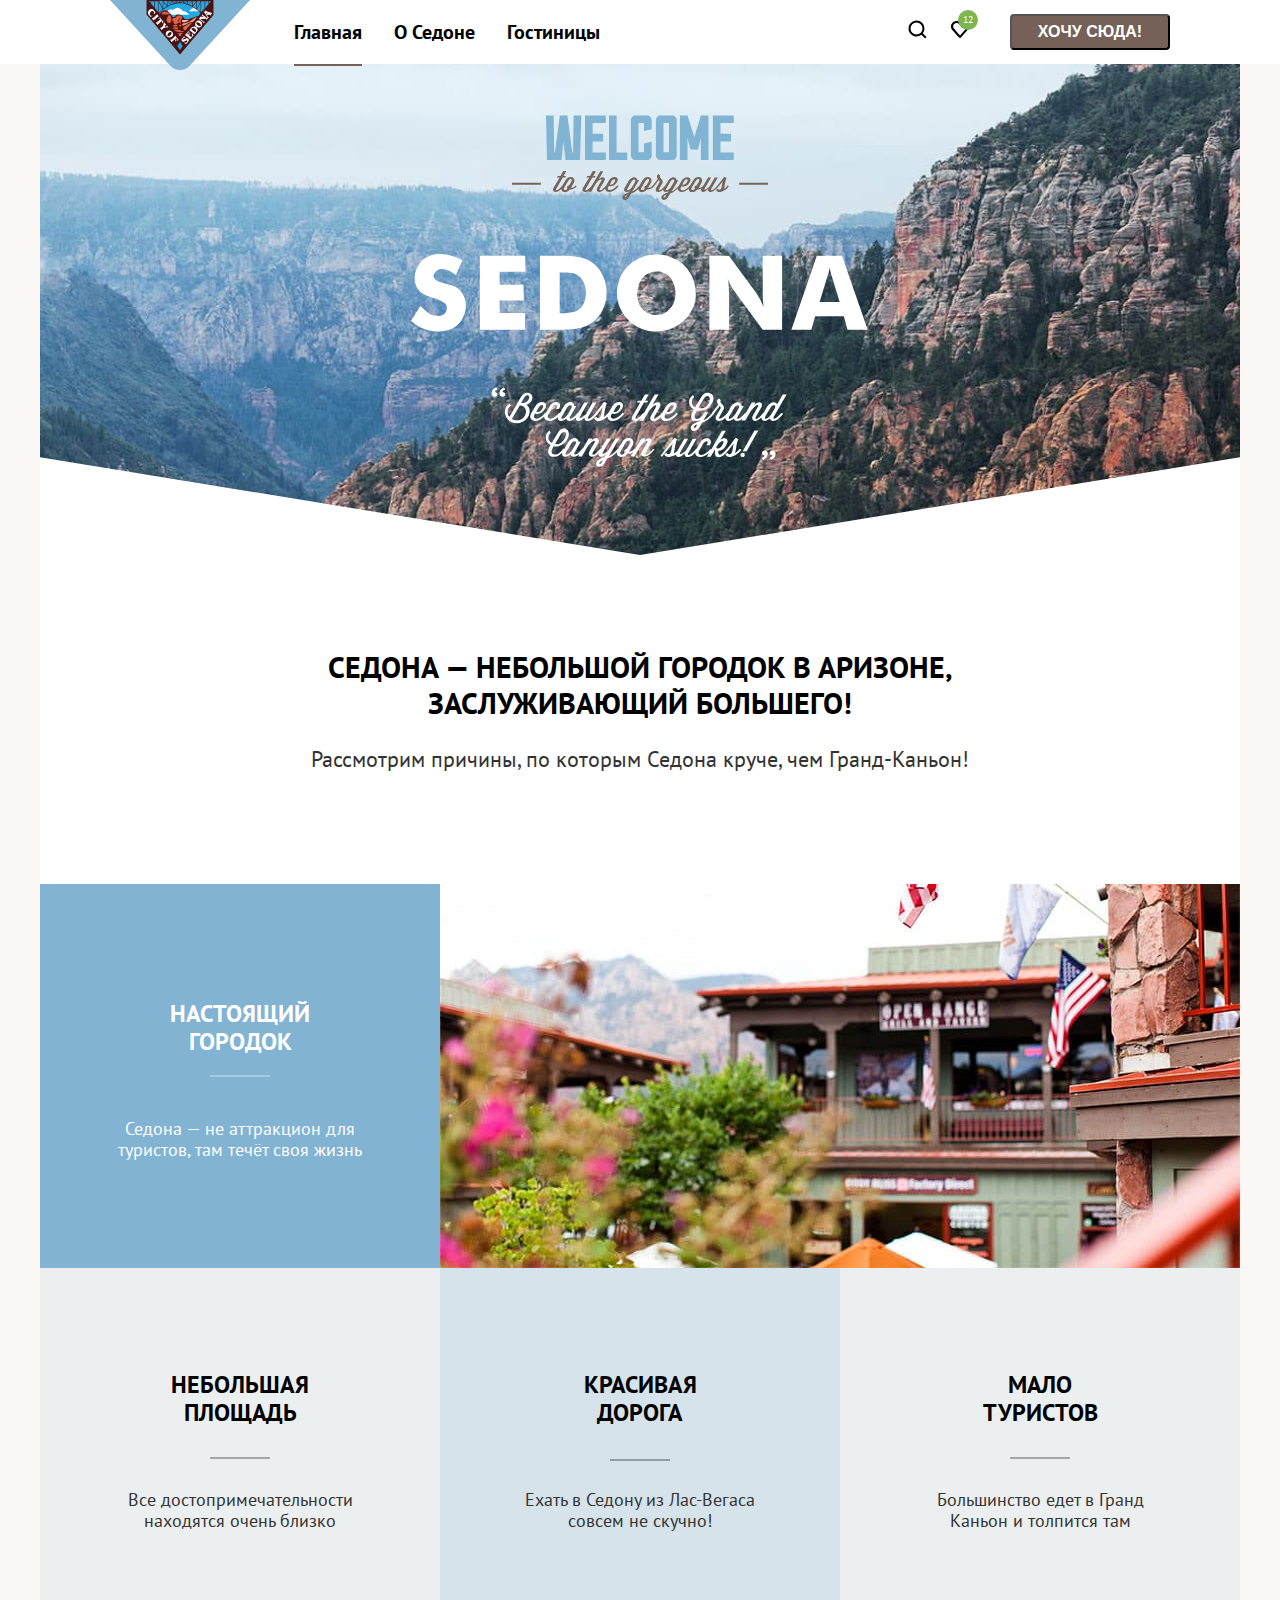
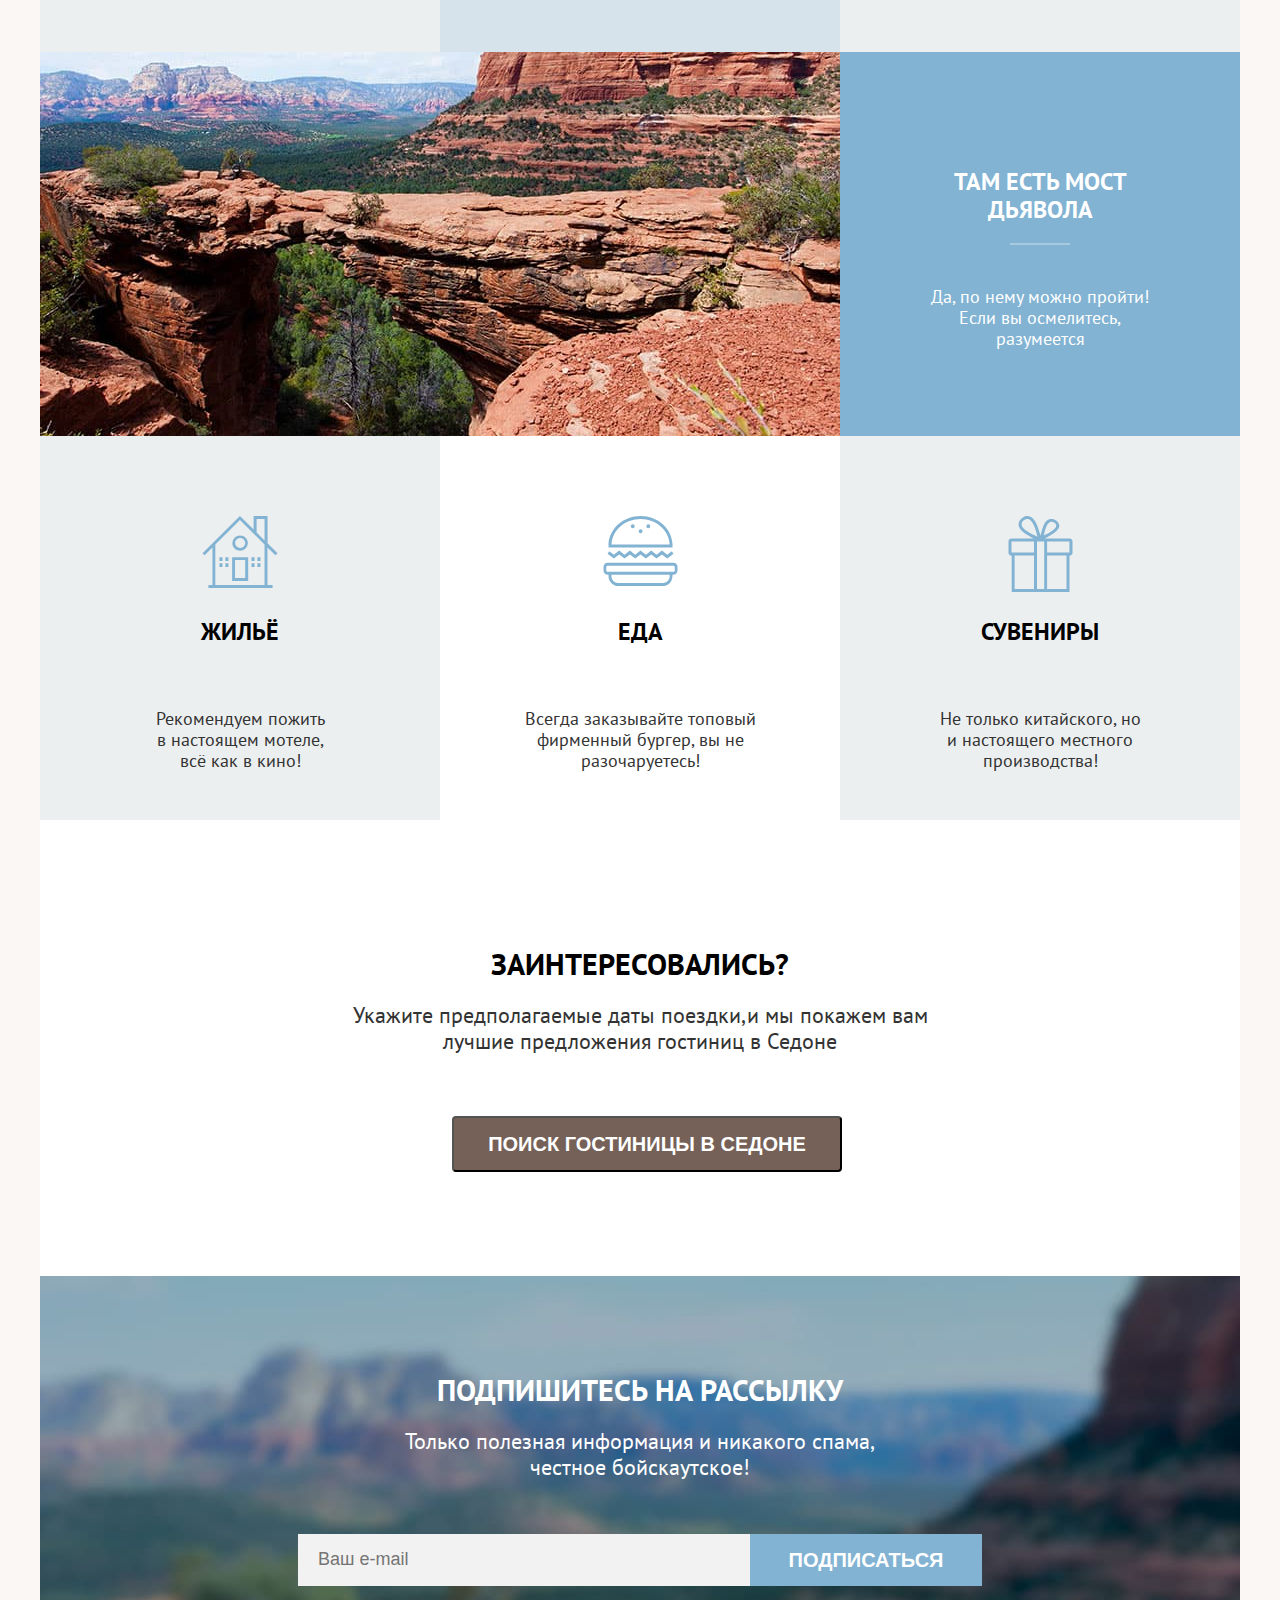
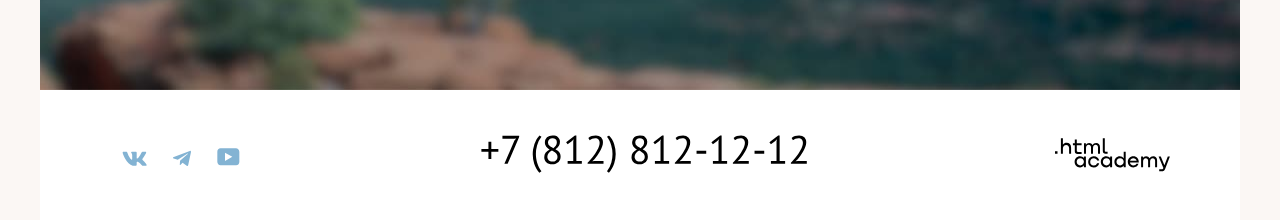
==== commit c80e317b: "Завершил стилизацию" ====
--- a/index.html
+++ b/index.html
@@ -8,13 +8,15 @@
   <body>
     <header class="page-header">
       <nav class="navigation">
-        <img
-          class="logo"
-          src="indexfoto/logo.svg"
-          width="140"
-          height="70"
-          alt="Логотип компании Cедона"
-        />
+        <a class="logo" href="#">
+          <img
+            class="logo-image"
+            src="images/logo.svg"
+            width="140"
+            height="70"
+            alt="Логотип компании Cедона"
+          />
+        </a>
         <ul class="navigation-list">
           <li class="navigation-item">
             <a class="navigation-link navigation-link-selected" href="#"
@@ -32,9 +34,37 @@
         </ul>
         <ul class="navigation-user">
           <li class="navigation-user-icon">
+            <a class="navigation-link-user" href="#">
+              <svg
+                width="20"
+                height="20"
+                fill="none"
+                xmlns="http://www.w3.org/2000/svg"
+              >
+                <path
+                  d="m19.5 18-3.7-3.67a8 8 0 0 0 1.7-4.87 8 8 0 0 0-8-7.96c-4.4 0-8 3.68-8 8.06a8 8 0 0 0 12.9 6.26l3.7 3.68 1.4-1.5Zm-10-2.48a6 6 0 0 1-6-5.96 6 6 0 0 1 12 0 6 6 0 0 1-6 5.96Z"
+                  fill="currentColor"
+                />
+              </svg>
+            </a>
             <span class="visually-hidden">Поиск</span>
           </li>
           <li class="navigation-user-icon-like">
+            <a class="navigation-link-user navigation-icon" href="#">
+              <svg
+                class="icon-search"
+                width="18"
+                height="17"
+                fill="none"
+                xmlns="http://www.w3.org/2000/svg"
+              >
+                <path
+                  d="M8.9 17a.9.9 0 0 1-.8-.4c-5.4-6.1-6.7-7.5-7-7.9A5.4 5.4 0 0 1 5.5 0C6.8 0 8 .5 9 1.3a5.46 5.46 0 0 1 9 4.1c0 1.3-.5 2.5-1.3 3.4l-7 7.9c-.2.2-.4.3-.8.3Zm-6-9.5c.3.4 3.5 4 6.1 6.9l6.2-7c.5-.5.7-1.2.7-2 0-1.8-1.5-3.3-3.3-3.3-1 0-2 .5-2.7 1.3-.3.3-.6.4-.9.4-.3 0-.6-.2-.8-.4-.7-.8-1.7-1.3-2.7-1.3-1.8 0-3.3 1.5-3.3 3.3-.1.9.3 1.6.7 2.1-.1 0-.1 0 0 0Z"
+                  fill="currentColor"
+                />
+              </svg>
+            </a>
+            <span class="number-like">12</span>
             <span class="visually-hidden">Лайк</span>
           </li>
           <li class="navigation-accept">
@@ -48,7 +78,7 @@
         <section class="presentation">
           <img
             class="title-presentation"
-            src="indexfoto/title.svg"
+            src="images/title.svg"
             width="458"
             height="352"
             alt="WELCOME to the gorgeous SEDONA"
@@ -73,7 +103,7 @@
             <li class="foto">
               <img
                 class="foto-hotel"
-                src="indexfoto/photo1.jpg"
+                src="images/photo1.jpg"
                 width="800"
                 height="384"
                 alt="первый отель"
@@ -105,7 +135,7 @@
             <li class="foto">
               <img
                 class="foto-canyon"
-                src="indexfoto/canyuon.jpg"
+                src="images/canyuon.jpg"
                 width="800"
                 height="384"
                 alt="фото каньёна"
@@ -153,27 +183,23 @@
           <p class="subscribe-description">
             Только полезная информация и никакого спама, честное бойскаутское!
           </p>
-          <form
-            class="newsletter-form"
-            action="http://echo.htmlacademy.ru/"
-            method="post"
-          >
-            <label>
-              <input
-                class="field-email"
-                type="text"
-                placeholder="Ваш e-mail"
-                name="newsletter-email"
-                required
-            /></label>
-            <label
-              ><input
-                class="field-subscribe"
-                type="submit"
-                name="submit"
-                value="Подписаться"
-            /></label>
-          </form>
+          <div class="form-subscribe">
+            <form
+              class="newsletter-form"
+              action="http://echo.htmlacademy.ru/"
+              method="post"
+            >
+              <label>
+                <input
+                  class="field-email"
+                  type="text"
+                  placeholder="Ваш e-mail"
+                  name="newsletter-email"
+                  required
+              /></label>
+            </form>
+            <button class="field-subscribe">Подписаться</button>
+          </div>
         </section>
       </div>
     </main>
--- a/styles/styles.css
+++ b/styles/styles.css
@@ -43,12 +43,21 @@
 .page-header {
   color: rgba(255, 255, 255, 1);
   background: #ffffff;
-}
+  max-height: 64px;
+}
+
 .logo {
+  display: block;
+  position: relative;
   width: 140px;
   margin-left: 70px;
   margin-right: 44px;
 }
+
+.logo-image {
+  position: absolute;
+}
+
 .navigation {
   display: flex;
   width: 1200px;
@@ -65,8 +74,10 @@
 
 .navigation-link {
   position: relative;
-  display: block;
-  margin: 20px 32px 20px 0;
+  display: flex;
+  align-items: center;
+  height: 100%;
+  margin-right: 32px;
   line-height: 24px;
   color: #000000;
   text-decoration: none;
@@ -76,7 +87,7 @@
 
 .navigation-link-selected::before {
   position: absolute;
-  top: 48px;
+  top: 100%;
   left: 0;
   right: 0;
   height: 2px;
@@ -93,35 +104,41 @@
   flex-wrap: wrap;
   margin: 0 70px 0 0;
   margin-left: auto;
-  padding: 0;
   list-style: none;
 }
+
+.navigation-link-user {
+  display: block;
+  color: #000000;
+}
+
+.navigation-link-user:hover {
+  color: #000000;
+  opacity: 0.6;
+}
 .navigation-user-icon {
+  display: flex;
+  align-items: center;
   min-width: 44px;
   min-height: 64px;
-  background-image: url("../indexfoto/search.svg");
-  background-repeat: no-repeat;
-  background-position: center;
 }
 
 .navigation-user-icon-like {
   position: relative;
+  display: flex;
+  align-items: center;
   min-width: 44px;
   min-height: 64px;
-  background-image: url("../indexfoto/like.svg");
-  background-repeat: no-repeat;
-  background-position: center;
   margin-right: 15px;
 }
 
-.navigation-user-icon-like::before {
-  display: flex;
+.number-like {
+  position: absolute;
+  display: flex;
+  justify-content: center;
   align-items: center;
-  justify-content: center;
-  position: absolute;
-  top: 12px;
-  left: 20px;
-  right: center;
+  top: 10px;
+  left: 7px;
   width: 20px;
   height: 20px;
   border-radius: 50%;
@@ -130,11 +147,11 @@
   font-size: 10px;
   line-height: 10px;
   color: #ffffff;
-  content: "12";
 }
 
 .navigation-user:nth-last-child(2) {
   margin-right: 29px;
+  padding: 0;
 }
 
 .button-accept {
@@ -150,6 +167,15 @@
   color: #ffffff;
   cursor: pointer;
 }
+
+.button-accept:hover {
+  background: #615048;
+}
+
+.button-accept:active {
+  background: #756157;
+}
+
 .page-container {
   margin: 0 auto;
   width: 1200px;
@@ -164,8 +190,8 @@
 }
 .presentation {
   width: 1200px;
-  background-image: url("../indexfoto/background2.svg"),
-    url("../indexfoto/fotobackground.jpg");
+  background-image: url("../images/background2.svg"),
+    url("../images/fotobackground.jpg");
   background-repeat: no-repeat, no-repeat;
   background-position: center bottom, center;
   background-size: cover;
@@ -227,7 +253,7 @@
   width: 400px;
   padding-top: 92px;
   background: #82b3d3;
-  background-image: url("../indexfoto/rectangle1.svg");
+  background-image: url("../images/rectangle1.svg");
   background-repeat: no-repeat;
   background-position: center;
 }
@@ -274,7 +300,7 @@
 .advantages-item {
   width: 400px;
   padding-top: 103px;
-  background-image: url("../indexfoto/rectangle2.svg");
+  background-image: url("../images/rectangle2.svg");
   background-repeat: no-repeat;
   background-position: center 189px;
 }
@@ -284,7 +310,7 @@
   background: rgba(131, 179, 211, 0.2);
   width: 400px;
   padding-top: 103px;
-  background-image: url("../indexfoto/rectangle2.svg");
+  background-image: url("../images/rectangle2.svg");
   background-repeat: no-repeat;
   background-position: center;
 }
@@ -293,7 +319,7 @@
   width: 400px;
   padding-top: 182px;
   padding-bottom: 80px;
-  background-image: url("../indexfoto/house.svg");
+  background-image: url("../images/house2.svg");
   background-repeat: no-repeat;
   background-position: center 80px;
 }
@@ -301,7 +327,7 @@
   width: 400px;
   padding-top: 182px;
   padding-bottom: 80px;
-  background-image: url("../indexfoto/suvenirs.svg");
+  background-image: url("../images/suvenirs.svg");
   background-repeat: no-repeat;
   background-position: center 80px;
 }
@@ -311,7 +337,7 @@
   padding-top: 182px;
   padding-bottom: 80px;
   background: #ffffff;
-  background-image: url("../indexfoto/food.svg");
+  background-image: url("../images/food.svg");
   background-repeat: no-repeat;
   background-position: center 80px;
 }
@@ -391,7 +417,8 @@
 }
 
 .suggestion-description {
-  margin: 0 324px 0 324px;
+  margin: 0 auto;
+  max-width: 592px;
   font-style: normal;
   font-weight: 400;
   font-size: 22px;
@@ -401,7 +428,7 @@
 }
 
 .searchhotel {
-  width: 376px;
+  width: 390px;
   margin: 62px 412px 0 412px;
   padding: 8px 20px;
   font-style: normal;
@@ -414,13 +441,21 @@
   background: #756157;
   border-radius: 4px;
   cursor: pointer;
+}
+
+.searchhotel:hover {
+  background: #615048;
+}
+
+.searchhotel:active {
+  background: #756157;
 }
 
 .subscribe-information {
   width: 1200px;
   padding-top: 96px;
   padding-bottom: 104px;
-  background-image: url("../indexfoto/subscribe.jpg");
+  background-image: url("../images/subscribe.jpg");
   background-repeat: no-repeat;
   background-position: center;
   background-size: cover;
@@ -428,7 +463,8 @@
 }
 
 .subscribe {
-  margin: 0 360px 20px 360px;
+  margin: 0 0 20px 0;
+  text-align: center;
   font-style: normal;
   font-weight: 700;
   font-size: 30px;
@@ -438,7 +474,8 @@
 }
 
 .subscribe-description {
-  margin: 0 350px;
+  margin: 0 auto;
+  max-width: 500px;
   font-style: normal;
   font-weight: 400;
   font-size: 22px;
@@ -447,24 +484,28 @@
   color: #ffffff;
 }
 
-.newsletter-form {
+.form-subscribe {
   display: flex;
   flex-direction: row;
   margin: 54px 258px 0 258px;
 }
 
 .field-email {
+  display: block;
   width: 452px;
-  background: white;
+  height: 52px;
+  background: #f2f2f2;
   padding: 14px 0 14px 20px;
   font-weight: 400;
   font-size: 18px;
   line-height: 24px;
   color: #000000;
+  border: 0;
 }
 
 .field-subscribe {
   width: 232px;
+  height: 52px;
   margin: 0;
   padding: 8px;
   text-align: center;
@@ -475,6 +516,15 @@
   color: #ffffff;
   background: #82b3d3;
   cursor: pointer;
+  border: 0;
+}
+
+.field-subscribe:hover {
+  background: #68a2ca;
+}
+
+.field-subscribe:active {
+  background: #82b3d3;
 }
 
 .footer-container {
@@ -508,7 +558,7 @@
 }
 
 .social-item-link {
-  color: #68a2ca;
+  color: #83b3d3;
 }
 
 .social-item-link:hover {
@@ -575,7 +625,7 @@
 .choose-hotels {
   width: 1200px;
   margin: 0 auto;
-  background-image: url("../catalogfoto/photomain.jpg");
+  background-image: url("../images/photomain.jpg");
   background-repeat: no-repeat;
   background-position: right, center;
   background-size: cover;
@@ -606,12 +656,34 @@
   flex-direction: row;
   flex-wrap: wrap;
   align-items: center;
+  gap: 11px;
+  margin: 0;
   padding: 0;
-}
-
-.icon-house,
-.icon-arrow {
-  margin-right: 11px;
+  list-style: none;
+}
+
+.hotel:hover,
+.hotel:active {
+  color: rgba(255, 255, 255, 0.6);
+}
+.hotel:focus {
+  color: #ffffff;
+}
+
+.house-icon {
+  display: block;
+  width: 13px;
+  height: 12px;
+  background-image: url(../images/house.svg);
+  background-repeat: no-repeat;
+}
+
+.arrow-icon {
+  display: block;
+  width: 7px;
+  height: 10px;
+  background-image: url(../images/arrow.svg);
+  background-repeat: no-repeat;
 }
 
 .infrastructure {
@@ -624,14 +696,84 @@
 
 .service-infrastructure {
   display: flex;
-  justify-content: space-between;
   flex-direction: column;
   margin: 40px 70px 73px 0;
 }
+
+.hotel-service {
+  margin-bottom: 32px;
+  font-weight: 700;
+  font-size: 20px;
+  line-height: 24px;
+  text-transform: capitalize;
+  color: #ffffff;
+}
+
+.control {
+  position: relative;
+  display: flex;
+  flex-direction: row;
+  gap: 16px;
+}
+
+.control-mark {
+  position: relative;
+  width: 20px;
+  height: 20px;
+  background: #f2f2f2;
+  margin-bottom: 19px;
+}
+
+.control-input[type="checkbox"]:checked + .control-mark::before {
+  position: absolute;
+  top: 30%;
+  right: 30%;
+  width: 12px;
+  height: 10px;
+  background-image: url("../images/vector\ .svg");
+  content: "";
+}
+
+.control-mark-hotel {
+  width: 20px;
+  height: 20px;
+  background: #f2f2f2;
+  border-radius: 50%;
+  margin-bottom: 19px;
+}
+
+.control-input[type="radio"]:checked + .control-mark-hotel::before {
+  position: absolute;
+  top: 11%;
+  left: 3%;
+  width: 10px;
+  height: 10px;
+  background-image: url("../images/vector\ 3.svg");
+  content: "";
+}
+
+.control-label {
+  font-weight: 400;
+  font-size: 18px;
+  line-height: 23px;
+  color: #ffffff;
+}
+
+.control-label:active {
+  opacity: 0.3;
+}
+
+.control-label:hover {
+  opacity: 0.6;
+}
+
+.control-label:focus {
+  color: #ffffff;
+}
+
 .type-house-infrastructure {
   display: flex;
   flex-direction: column;
-  justify-content: space-between;
   margin-top: 40px;
   margin-right: 140px;
   margin-bottom: 73px;
@@ -640,7 +782,104 @@
 .price-hotel {
   display: flex;
   flex-direction: column;
-  margin: 40px 70px 70px 130px;
+  margin: 40px 60px 70px 0;
+}
+
+.price-range {
+  display: flex;
+  flex-direction: row;
+  position: relative;
+  gap: 2px;
+}
+
+.input-range-price {
+  width: 143px;
+  display: flex;
+  flex-direction: row;
+  background: #f2f2f2;
+  overflow: hidden;
+}
+
+.input-range-price-min {
+  border-radius: 4px 0 0 4px;
+}
+
+.input-range-price-max {
+  border-radius: 0 4px 4px 0;
+}
+
+.input-price {
+  width: 100%;
+  padding: 12px 20px;
+  border: 0;
+  background: #f2f2f2;
+  font-weight: 700;
+  font-size: 18px;
+  line-height: 24px;
+  color: #000000;
+}
+
+.input-range {
+  font-weight: 400;
+  font-size: 18px;
+  line-height: 24px;
+  color: #000000;
+  opacity: 0.3;
+  padding: 12px 20px;
+}
+.range-scale {
+  position: relative;
+  margin-top: 48px;
+  border-radius: 4px;
+  background: #f2f2f2;
+  height: 3px;
+  width: 156px;
+}
+
+.toggle-min {
+  position: absolute;
+  top: -9px;
+  background: #ffffff;
+  border-radius: 5px;
+  width: 20px;
+  height: 20px;
+  border: 0;
+  cursor: pointer;
+}
+
+.toggle-max {
+  position: absolute;
+  top: -9px;
+  left: 136px;
+  background: #ffffff;
+  border-radius: 5px;
+  width: 20px;
+  height: 20px;
+  border: 0;
+  cursor: pointer;
+}
+
+.range-bar {
+  position: absolute;
+  left: 156px;
+  width: 50px;
+  border-radius: 4px;
+  background: #f2f2f2;
+  height: 3px;
+  opacity: 0.3;
+}
+
+.button-price-range {
+  width: 103px;
+  height: 48px;
+  background: #f2f2f2;
+  border-radius: 0 4px 4px 0;
+  align-items: center;
+  padding: 12px 20px;
+  font-weight: 700;
+  font-size: 18px;
+  line-height: 24px;
+  border: 0;
 }
 
 .button-service-hotel {
@@ -657,23 +896,10 @@
   line-height: 23px;
   color: #ffffff;
 }
-.hotel-service {
-  margin: 0;
-  margin-bottom: 32px;
-  font-weight: 700;
-  font-size: 20px;
-  line-height: 24px;
-  text-transform: capitalize;
-  color: #ffffff;
-}
-
-.hotel-infrastructure {
-  margin-bottom: 16px;
-}
 
 .button-use {
   display: inline-block;
-  margin-top: 40px;
+  margin-top: 60px;
   margin-bottom: 40px;
   padding: 8px;
   width: 191px;
@@ -688,6 +914,15 @@
   border: none;
   cursor: pointer;
 }
+
+.button-use:hover {
+  background: #68a2ca;
+}
+
+.button-use:active {
+  background: #82b3d3;
+}
+
 .cancel {
   padding: 8px 51px;
   font-style: normal;
@@ -698,6 +933,15 @@
   text-transform: uppercase;
   background-color: transparent;
   border: none;
+  cursor: pointer;
+}
+
+.cancel:hover {
+  color: #f2f2f2;
+}
+
+.cancel:active {
+  color: #fbf7f4;
 }
 
 .description-hotels {
@@ -739,6 +983,21 @@
   color: #333333;
   border: 2px solid #e5e5e5;
   border-radius: 4px;
+  background-image: url("../images/arrow2.svg");
+  background-repeat: no-repeat;
+  background-position: 250px 20px;
+}
+
+.select-search:hover {
+  border: 2px solid #68a2ca;
+}
+
+.select-search:active {
+  border: 2px solid #3f5e72;
+}
+
+.select-search:focus {
+  border: 2px solid #68a2ca;
 }
 
 .search-icon {
@@ -762,7 +1021,7 @@
   border-radius: 4px;
 }
 
-.icon-items:disabled {
+.icon-items:default {
   border: 2px solid #e5e5e5;
   border-radius: 4px;
 }
@@ -894,11 +1153,17 @@
   justify-content: space-between;
   margin: 0;
 }
+.star-wrapp {
+  display: flex;
+}
 
 .star {
+  width: 18px;
+  height: 17px;
   display: block;
   margin-right: 6px;
   margin-top: 26px;
+  background-image: url(../images/star.svg);
 }
 
 .rating {
@@ -968,7 +1233,8 @@
   padding: 96px 0 104px 0;
 }
 .information-title {
-  margin: 0 360px 20px 360px;
+  margin: 0 auto;
+  max-width: 410px;
   font-style: normal;
   font-weight: 700;
   font-size: 30px;
@@ -985,3 +1251,247 @@
   color: #333333;
   text-align: center;
 }
+
+.modal-container {
+  display: flex;
+  position: fixed;
+  top: 0;
+  left: 0;
+  width: 100%;
+  height: 100%;
+  background: rgba(0, 0, 0, 0.8);
+}
+
+.modal-container-close {
+  display: none;
+}
+.modal {
+  position: relative;
+  width: 717px;
+  margin: auto;
+  padding: 64px 70px;
+  background-color: #ffff;
+  border-radius: 30px;
+}
+
+.modal-close-button {
+  position: absolute;
+  top: 64px;
+  right: 52px;
+  width: 52px;
+  height: 52px;
+  border: none;
+  background-image: url("../images/buttonclose.svg");
+  background-repeat: no-repeat;
+  background-position: center;
+  cursor: pointer;
+  border-radius: 50%;
+}
+
+.modal-close-button:hover {
+  background: #e6e6e6;
+}
+
+.modal-close-button:active {
+  background: #e6e6e6;
+}
+
+.modal-close-button:focus {
+  background: #e6e6e6;
+  border: 3px solid #83b3d3;
+}
+
+.modal-content {
+  display: flex;
+  flex-direction: column;
+}
+
+.modal-title {
+  margin: 0 0 64px 0;
+  font-family: "PT Sans";
+  font-style: normal;
+  font-weight: 700;
+  font-size: 30px;
+  line-height: 36px;
+  text-transform: uppercase;
+  color: #000000;
+}
+
+.modal-form {
+  display: flex;
+  flex-direction: column;
+}
+
+.modal-label {
+  display: flex;
+  flex-direction: row;
+  justify-content: space-between;
+  align-items: center;
+  font-weight: 700;
+  font-size: 20px;
+  line-height: 24px;
+  text-transform: capitalize;
+  color: #000000;
+  margin-bottom: 4px;
+}
+
+.modal-input {
+  width: 440px;
+  padding: 12px 20px;
+  font-weight: 700;
+  font-size: 18px;
+  line-height: 24px;
+  color: #000000;
+  background: #f2f2f2;
+  border-radius: 4px;
+  background-image: url("../images/calendar.svg");
+  background-repeat: no-repeat;
+  background-position: 400px 15px;
+}
+
+.modal-remind {
+  margin: 0 140px 23px 147px;
+  font-weight: 400;
+  font-size: 16px;
+  line-height: 21px;
+  color: #ff5757;
+}
+
+.modal-desicion-right {
+  margin: 0 89px 23px 147px;
+  font-weight: 400;
+  font-size: 16px;
+  line-height: 21px;
+  color: #333333;
+}
+
+.container-adult-kids {
+  display: flex;
+  flex-direction: row;
+}
+.adults-only {
+  display: flex;
+  flex-direction: row;
+  gap: 46px;
+  align-items: center;
+}
+
+.kids-only {
+  display: flex;
+  flex-direction: row;
+  position: relative;
+  margin-left: 88px;
+  align-items: center;
+}
+
+.adults-amount {
+  margin: 0;
+  font-weight: 700;
+  font-size: 20px;
+  line-height: 24px;
+  color: #000000;
+  text-transform: capitalize;
+}
+
+.button-number-reduce {
+  grid-area: 1/1;
+  padding: 23px;
+  width: 2px;
+  height: 14px;
+  background-image: url("../images/minus.svg");
+  background-repeat: no-repeat;
+  background-position: center center;
+  border: none;
+  cursor: pointer;
+}
+
+.input-adults {
+  text-align: center;
+  padding: 14px 2px;
+  font-weight: 700;
+  font-size: 18px;
+  line-height: 20px;
+  background: #f2f2f2;
+  color: #000000;
+  border: none;
+}
+
+.button-number-increase {
+  width: 14px;
+  padding: 17px;
+  background-image: url("../images/plus.svg");
+  background-repeat: no-repeat;
+  background-position: center center;
+  border: none;
+  cursor: pointer;
+}
+.kids-amount {
+  font-weight: 700;
+  font-size: 20px;
+  line-height: 24px;
+  text-transform: capitalize;
+}
+
+.adults-number,
+.kids-number {
+  border-radius: 4px;
+  display: grid;
+  grid-template-columns: 40px 31px 40px;
+  background: #f2f2f2;
+}
+
+.tooltip-modal {
+  margin-left: 10px;
+  margin-right: 46px;
+}
+
+.text-tooltip {
+  display: block;
+  position: absolute;
+  width: 256px;
+  height: 143px;
+  left: -56px;
+  top: 60px;
+  background: #333333;
+  border-radius: 10px;
+  padding: 15px 18px 18px 22px;
+  font-weight: 400;
+  font-size: 16px;
+  line-height: 20px;
+  color: #ffffff;
+}
+
+.text-tooltip::before {
+  display: block;
+  content: "";
+  border: 9px solid transparent;
+  border-bottom-color: #333;
+  width: 0;
+  height: 0;
+  position: absolute;
+  bottom: 100%;
+  left: 50%;
+  transform: translateX(-50%);
+}
+
+.button-find {
+  background: #83b3d3;
+  margin-top: 48px;
+  padding: 18px 0;
+  border-radius: 10px;
+  font-weight: 700;
+  font-size: 20px;
+  line-height: 24px;
+  text-align: center;
+  text-transform: uppercase;
+  color: #ffffff;
+  border: none;
+}
+
+.button-find:hover {
+  background: #68a2ca;
+}
+
+.button-find:active {
+  background: #82b3d3;
+}
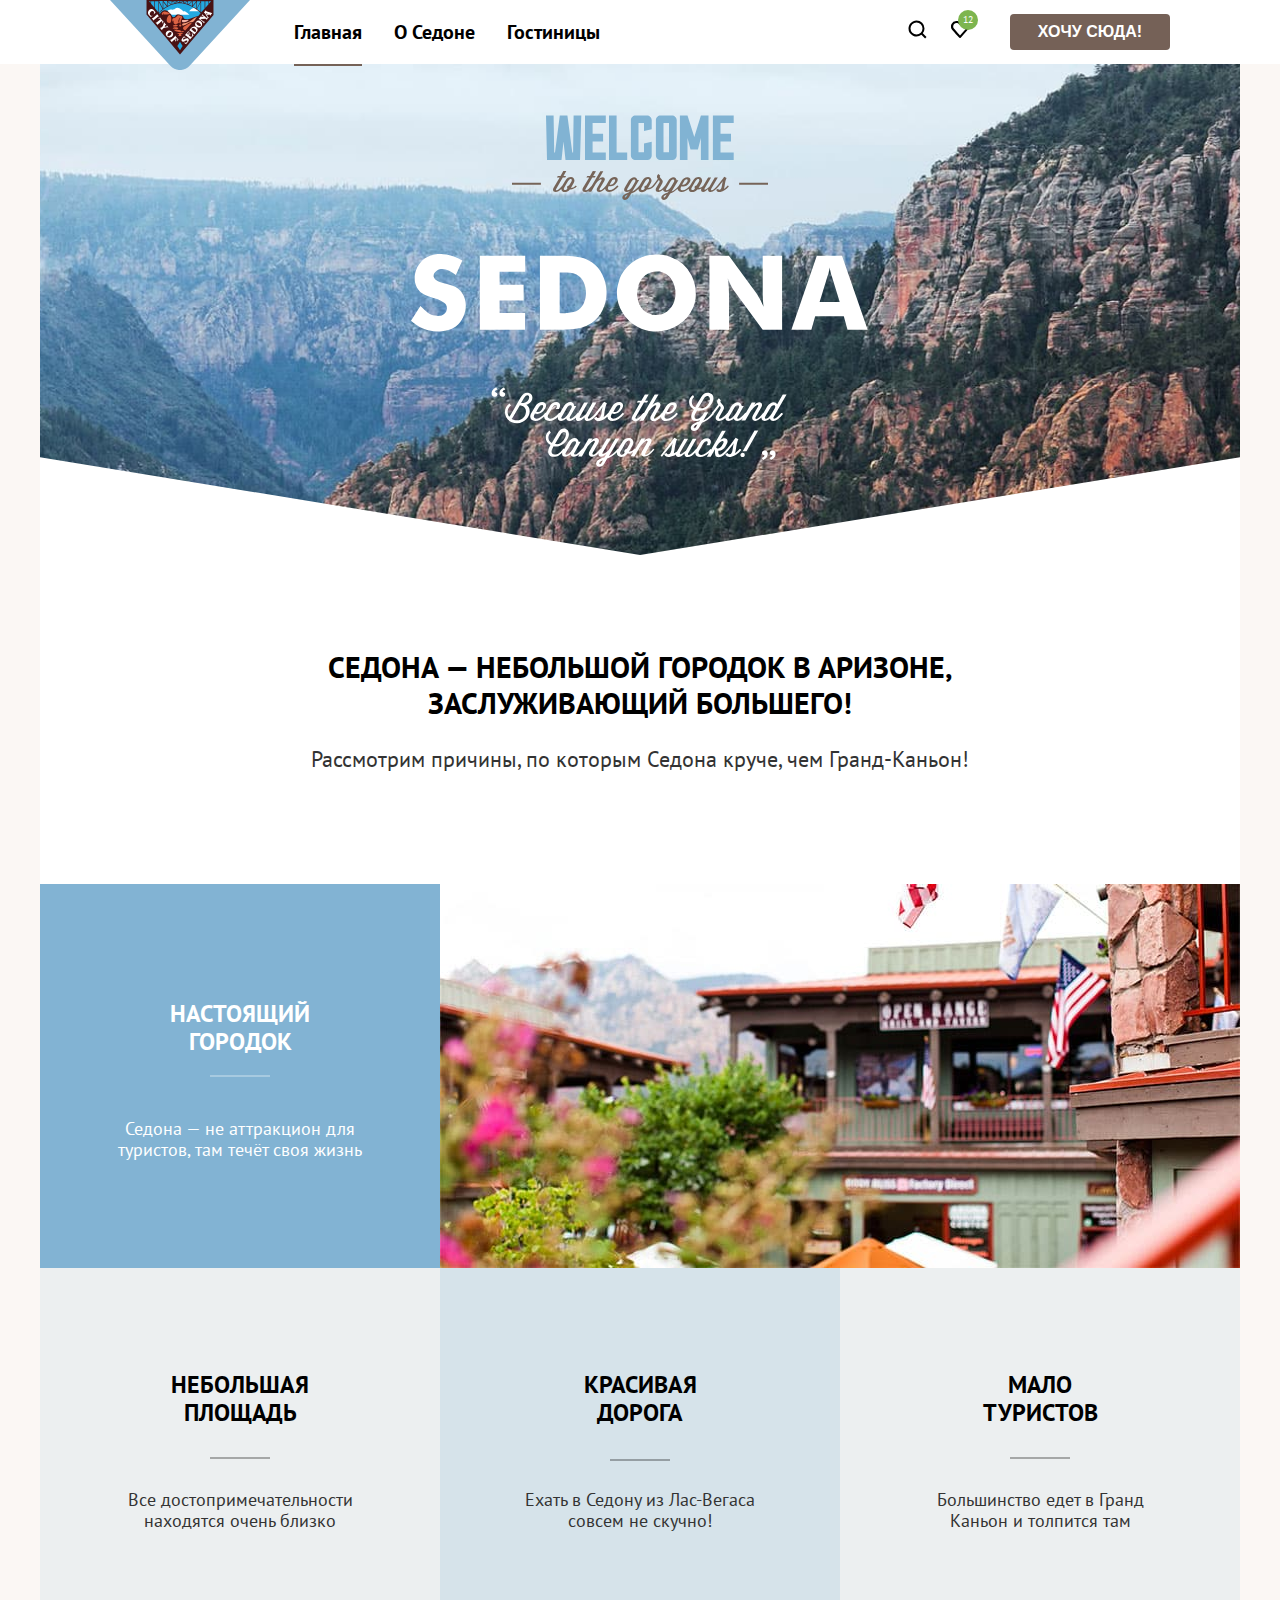
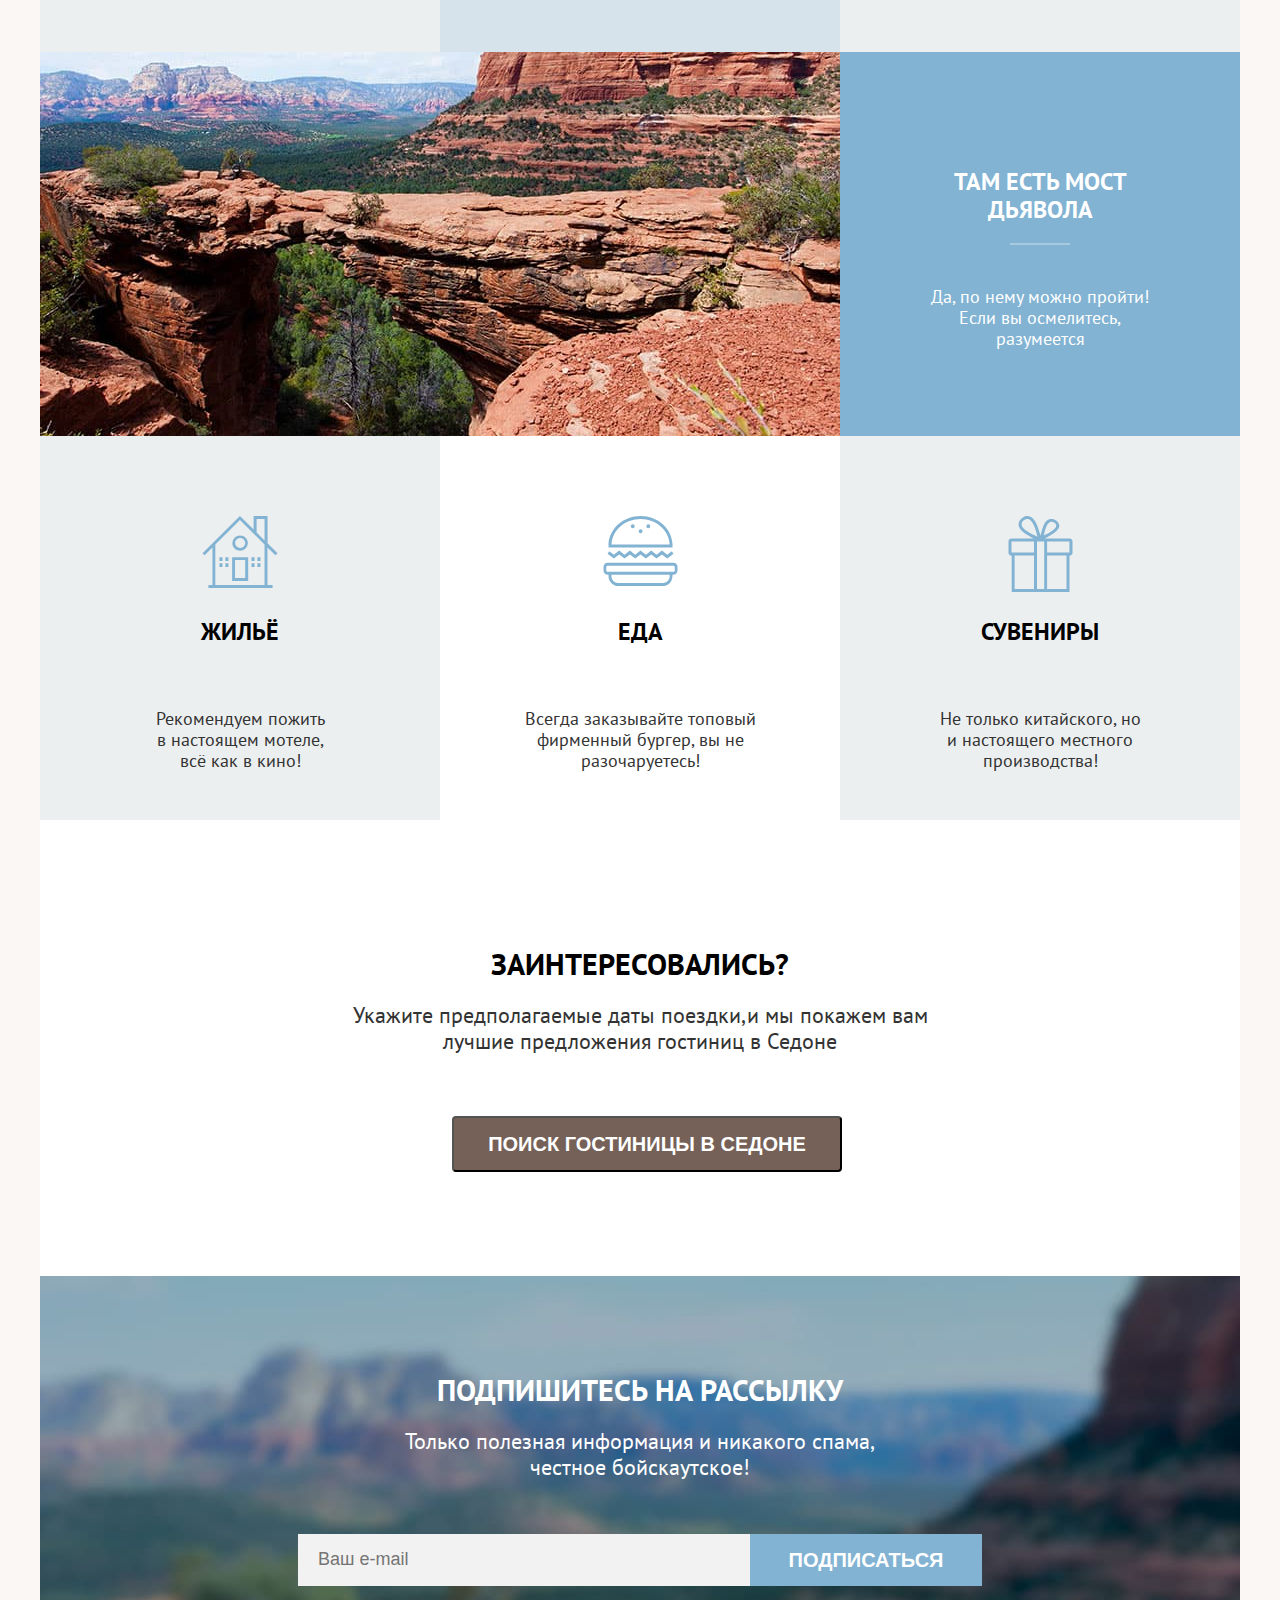
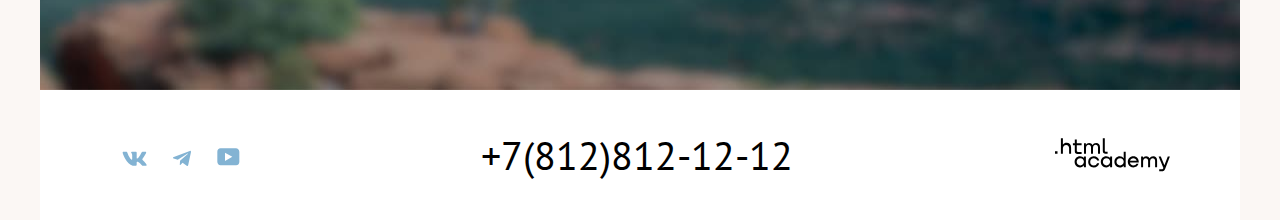
==== commit 13ddee72: "Завершил стилизацию подготовил проект" ====
--- a/index.html
+++ b/index.html
@@ -1,9 +1,9 @@
 <!DOCTYPE html>
 <html lang="ru">
   <head>
-    <meta charset="utf-8" />
+    <meta charset="utf-8">
     <title>HTML Academy: Седона</title>
-    <link rel="stylesheet" href="styles/styles.css" />
+    <link rel="stylesheet" href="styles/styles.css">
   </head>
   <body>
     <header class="page-header">
@@ -14,22 +14,19 @@
             src="images/logo.svg"
             width="140"
             height="70"
-            alt="Логотип компании Cедона"
-          />
+            alt="Логотип компании Cедона">
         </a>
         <ul class="navigation-list">
           <li class="navigation-item">
             <a class="navigation-link navigation-link-selected" href="#"
-              >Главная</a
-            >
+              >Главная</a>
           </li>
           <li class="navigation-item">
             <a class="navigation-link" href="#">О Седоне</a>
           </li>
           <li class="navigation-item">
             <a class="navigation-link navigation-catalog" href="catalog.html"
-              >Гостиницы</a
-            >
+              >Гостиницы</a>
           </li>
         </ul>
         <ul class="navigation-user">
@@ -39,12 +36,10 @@
                 width="20"
                 height="20"
                 fill="none"
-                xmlns="http://www.w3.org/2000/svg"
-              >
+                xmlns="http://www.w3.org/2000/svg">
                 <path
                   d="m19.5 18-3.7-3.67a8 8 0 0 0 1.7-4.87 8 8 0 0 0-8-7.96c-4.4 0-8 3.68-8 8.06a8 8 0 0 0 12.9 6.26l3.7 3.68 1.4-1.5Zm-10-2.48a6 6 0 0 1-6-5.96 6 6 0 0 1 12 0 6 6 0 0 1-6 5.96Z"
-                  fill="currentColor"
-                />
+                  fill="currentColor"/>
               </svg>
             </a>
             <span class="visually-hidden">Поиск</span>
@@ -56,12 +51,10 @@
                 width="18"
                 height="17"
                 fill="none"
-                xmlns="http://www.w3.org/2000/svg"
-              >
+                xmlns="http://www.w3.org/2000/svg">
                 <path
                   d="M8.9 17a.9.9 0 0 1-.8-.4c-5.4-6.1-6.7-7.5-7-7.9A5.4 5.4 0 0 1 5.5 0C6.8 0 8 .5 9 1.3a5.46 5.46 0 0 1 9 4.1c0 1.3-.5 2.5-1.3 3.4l-7 7.9c-.2.2-.4.3-.8.3Zm-6-9.5c.3.4 3.5 4 6.1 6.9l6.2-7c.5-.5.7-1.2.7-2 0-1.8-1.5-3.3-3.3-3.3-1 0-2 .5-2.7 1.3-.3.3-.6.4-.9.4-.3 0-.6-.2-.8-.4-.7-.8-1.7-1.3-2.7-1.3-1.8 0-3.3 1.5-3.3 3.3-.1.9.3 1.6.7 2.1-.1 0-.1 0 0 0Z"
-                  fill="currentColor"
-                />
+                  fill="currentColor"/>
               </svg>
             </a>
             <span class="number-like">12</span>
@@ -76,13 +69,13 @@
     <main class="page-main">
       <div class="page-container">
         <section class="presentation">
+          <h2 class="visually-hidden">WELCOME to the gorgeous SEDONA</h2>
           <img
             class="title-presentation"
             src="images/title.svg"
             width="458"
             height="352"
-            alt="WELCOME to the gorgeous SEDONA"
-          />
+            alt="WELCOME to the gorgeous SEDONA">
         </section>
         <section class="information">
           <h2 class="title-information">
@@ -106,11 +99,9 @@
                 src="images/photo1.jpg"
                 width="800"
                 height="384"
-                alt="первый отель"
-              />
-            </li>
-          </ul>
-
+                alt="первый отель">
+            </li>
+          </ul>
           <ul class="advantages-list">
             <li class="advantages-item">
               <h3 class="advantages-title">Небольшая площадь</h3>
@@ -138,8 +129,7 @@
                 src="images/canyuon.jpg"
                 width="800"
                 height="384"
-                alt="фото каньёна"
-              />
+                alt="фото каньёна">
             </li>
             <li class="attraction">
               <h3 class="bridge-attraction">Там есть мост дьявола</h3>
@@ -187,16 +177,14 @@
             <form
               class="newsletter-form"
               action="http://echo.htmlacademy.ru/"
-              method="post"
-            >
+              method="post">
               <label>
                 <input
                   class="field-email"
                   type="text"
                   placeholder="Ваш e-mail"
                   name="newsletter-email"
-                  required
-              /></label>
+                  required></label>
             </form>
             <button class="field-subscribe">Подписаться</button>
           </div>
@@ -206,23 +194,21 @@
     <footer class="page-footer">
       <div class="footer-container">
         <section class="social-networks">
+          <h2 class="visually-hidden">Social-networks</h2>
           <ul class="social-list">
             <li class="social-item">
-              <a class="social-item-link" href="#"
-                ><svg
-                  aria-hidden="true"
+              <a class="social-item-link" href="#">
+                <svg aria-hidden="true"
                   focusable="false"
                   width="25"
                   height="15"
                   fill="none"
-                  xmlns="http://www.w3.org/2000/svg"
-                >
+                  xmlns="http://www.w3.org/2000/svg">
                   <path
                     fill-rule="evenodd"
                     clip-rule="evenodd"
                     d="M24.12 1.8c.16-.54 0-.94-.8-.94H20.7c-.67 0-.98.34-1.15.73 0 0-1.33 3.2-3.22 5.27-.61.6-.9.8-1.23.8-.16 0-.41-.2-.41-.75v-5.1c0-.66-.19-.95-.74-.95H9.82c-.42 0-.67.3-.67.59 0 .62.95.76 1.04 2.51v3.8c0 .83-.15.98-.48.98-.9 0-3.06-3.2-4.34-6.88-.25-.72-.5-1-1.18-1H1.57c-.75 0-.9.34-.9.73 0 .68.89 4.07 4.14 8.55 2.17 3.06 5.23 4.72 8 4.72 1.68 0 1.88-.37 1.88-1v-2.32c0-.74.16-.88.7-.88.38 0 1.05.19 2.6 1.66 1.79 1.75 2.08 2.54 3.08 2.54h2.63c.75 0 1.12-.37.9-1.1-.23-.72-1.08-1.77-2.2-3.02-.62-.71-1.54-1.48-1.82-1.86-.39-.5-.28-.71 0-1.15 0 0 3.2-4.42 3.54-5.93Z"
-                    fill="currentColor"
-                  />
+                    fill="currentColor"/>
                 </svg>
               </a>
             </li>
@@ -234,66 +220,47 @@
                   width="18"
                   height="16"
                   fill="none"
-                  xmlns="http://www.w3.org/2000/svg"
-                >
+                  xmlns="http://www.w3.org/2000/svg">
                   <path
                     d="M16.79.96.84 7.1c-1.09.44-1.08 1.05-.2 1.32l4.1 1.28 9.47-5.98c.44-.27.85-.13.52.17l-7.68 6.93-.28 4.22c.41 0 .6-.2.83-.41l1.99-1.94 4.13 3.06c.77.42 1.31.2 1.5-.71l2.72-12.8c.28-1.1-.43-1.61-1.16-1.28Z"
-                    fill="currentColor"
-                  />
+                    fill="currentColor"/>
                 </svg>
               </a>
             </li>
             <li class="social-item">
-              <a class="social-item-link" href="#"
-                ><svg
+              <a class="social-item-link" href="#">
+                <svg
                   aria-hidden="true"
                   focusable="false"
                   width="23"
                   height="18"
                   fill="none"
-                  xmlns="http://www.w3.org/2000/svg"
-                >
+                  xmlns="http://www.w3.org/2000/svg">
                   <path
                     d="M18.94.36H3.51C1.65.36.33 1.95.33 3.76v10.09c0 1.91 1.32 3.5 3.18 3.5h15.65c1.64 0 3.17-1.59 3.17-3.4V3.76c-.22-1.8-1.53-3.4-3.39-3.4ZM7.99 12.89V4.82l7.34 4.04-7.34 4.03Z"
-                    fill="currentColor"
-                  />
+                    fill="currentColor"/>
                 </svg>
               </a>
             </li>
           </ul>
         </section>
         <section class="contacts-phone">
-          <a class="phone" href="#"
-            ><svg
-              aria-hidden="true"
-              focusable="false"
-              width="326"
-              height="38"
-              viewBox="0 0 326 38"
-              fill="none"
-              xmlns="http://www.w3.org/2000/svg"
-            >
-              <path
-                d="M.4 13.9h7.04V6.66h2.88v7.24h7.04v2.88h-7.04v7.2H7.44v-7.2H.4V13.9Zm23 14.96L33.44 5.42l1.76-1.96-2.36.36h-11.4V.86h16.72v1.08L26.64 28.86H23.4Zm35 8.8a20.22 20.22 0 0 1-3.13-4.24 26.97 26.97 0 0 1-2.08-4.68 32.19 32.19 0 0 1-1.12-14.24 29.44 29.44 0 0 1 3.24-9.72 23.17 23.17 0 0 1 3.2-4.4l1.92 1.4a24.02 24.02 0 0 0-4.36 8.64 29.7 29.7 0 0 0-1.16 8.72c0 1.28.1 2.68.28 4.2.22 1.49.54 3 .96 4.52a32.05 32.05 0 0 0 1.72 4.4 19.86 19.86 0 0 0 2.56 3.92l-2.04 1.48Zm4.84-15.48c0-1.68.44-3.14 1.32-4.36a11.77 11.77 0 0 1 4.12-3.4c-.66-.4-1.29-.82-1.88-1.24a7.56 7.56 0 0 1-2.56-3.4c-.24-.7-.36-1.5-.36-2.4 0-1.04.18-1.99.52-2.84a6.48 6.48 0 0 1 4-3.64 9.5 9.5 0 0 1 3.24-.52c1.12 0 2.14.16 3.04.48.91.32 1.67.76 2.28 1.32a5.76 5.76 0 0 1 1.48 2c.35.77.52 1.62.52 2.56 0 1.52-.34 2.86-1.04 4.04a11.9 11.9 0 0 1-3.44 3.4c.7.4 1.35.84 1.96 1.32a8.5 8.5 0 0 1 1.64 1.6c.48.58.86 1.25 1.12 2a8.65 8.65 0 0 1-.16 5.64 6.91 6.91 0 0 1-4.28 4.04 10.5 10.5 0 0 1-3.56.56 9.57 9.57 0 0 1-3.4-.56 7.67 7.67 0 0 1-2.52-1.52 6.42 6.42 0 0 1-1.52-2.24 7.68 7.68 0 0 1-.52-2.84Zm13.24-.4c0-.8-.16-1.5-.48-2.08a5.81 5.81 0 0 0-1.28-1.64 8.67 8.67 0 0 0-1.76-1.36 38.4 38.4 0 0 0-2.08-1.16 9.26 9.26 0 0 0-3.48 3.04 6.11 6.11 0 0 0-1.04 3.2c0 .64.11 1.25.32 1.84.22.58.54 1.09.96 1.52a5 5 0 0 0 1.56 1.04c.64.24 1.38.36 2.2.36a5.15 5.15 0 0 0 3.52-1.16c.48-.4.86-.9 1.12-1.48.3-.62.44-1.32.44-2.12ZM67 7.3a4.49 4.49 0 0 0 1.6 3.52c.51.45 1.08.88 1.72 1.28.64.37 1.31.73 2 1.08 1.2-.94 2.08-1.86 2.64-2.76a5.4 5.4 0 0 0 .88-3c0-1.36-.42-2.4-1.28-3.12a4.32 4.32 0 0 0-3-1.12 4.83 4.83 0 0 0-3.36 1.28A3.8 3.8 0 0 0 67 7.3Zm19.64 18.6h5.6V6.54l.4-2.36-1.6 1.88-4.4 3.16-1.52-2.04 8.8-6.8h1.44V25.9h5.48v2.96h-14.2V25.9Zm35.32-18.68c0 1.41-.27 2.86-.8 4.36a26.12 26.12 0 0 1-2.04 4.44 43.37 43.37 0 0 1-2.8 4.4 106.5 106.5 0 0 1-3.12 4.04l-1.96 1.72v.16l2.56-.44h8.72v2.96H106.6V27.7c.58-.62 1.3-1.38 2.12-2.28a64 64 0 0 0 5.2-6.52 38.6 38.6 0 0 0 2.36-3.8c.72-1.28 1.3-2.55 1.72-3.8.42-1.26.64-2.44.64-3.56 0-1.31-.38-2.39-1.12-3.24-.75-.88-1.88-1.32-3.4-1.32-1.02 0-2 .21-2.96.64-.96.4-1.79.86-2.48 1.4l-1.32-2.28c.93-.8 2.04-1.43 3.32-1.88 1.28-.46 2.65-.68 4.12-.68a8.2 8.2 0 0 1 3.04.52 6.03 6.03 0 0 1 3.64 3.6c.32.82.48 1.73.48 2.72Zm6.07-6.84a20.2 20.2 0 0 1 3.12 4.24 23.63 23.63 0 0 1 2.04 4.72 31.95 31.95 0 0 1 1.52 9.56 31.83 31.83 0 0 1-1.52 9.56 27.13 27.13 0 0 1-2.12 4.8 21.85 21.85 0 0 1-3.16 4.4l-1.92-1.4a24 24 0 0 0 4.36-8.68 33.54 33.54 0 0 0 1.16-8.68 31.3 31.3 0 0 0-1.32-8.68c-.42-1.52-.98-3-1.68-4.44A18.56 18.56 0 0 0 126 1.86l2.04-1.48Zm22.48 21.8c0-1.68.44-3.14 1.32-4.36a11.76 11.76 0 0 1 4.12-3.4c-.67-.4-1.3-.82-1.88-1.24a7.56 7.56 0 0 1-2.56-3.4c-.24-.7-.36-1.5-.36-2.4a6.47 6.47 0 0 1 2.08-5.04c.7-.62 1.5-1.1 2.44-1.44a9.5 9.5 0 0 1 3.24-.52 9.1 9.1 0 0 1 3.04.48c.9.32 1.67.76 2.28 1.32a5.76 5.76 0 0 1 2 4.56 7.8 7.8 0 0 1-1.04 4.04 11.89 11.89 0 0 1-3.44 3.4c.7.4 1.35.84 1.96 1.32a8.5 8.5 0 0 1 1.64 1.6 7.1 7.1 0 0 1 1.52 4.48c0 1.14-.19 2.2-.56 3.16a6.9 6.9 0 0 1-4.28 4.04 10.5 10.5 0 0 1-3.56.56 9.57 9.57 0 0 1-3.4-.56 7.66 7.66 0 0 1-2.52-1.52 6.42 6.42 0 0 1-1.52-2.24 7.67 7.67 0 0 1-.52-2.84Zm13.24-.4c0-.8-.16-1.5-.48-2.08a5.82 5.82 0 0 0-1.28-1.64c-.5-.51-1.1-.96-1.76-1.36a37.4 37.4 0 0 0-2.08-1.16 9.25 9.25 0 0 0-3.48 3.04 6.12 6.12 0 0 0-1.04 3.2c0 .64.1 1.25.32 1.84.21.58.53 1.09.96 1.52a5 5 0 0 0 1.56 1.04c.64.24 1.37.36 2.2.36a5.15 5.15 0 0 0 3.52-1.16c.48-.4.85-.9 1.12-1.48.3-.62.44-1.32.44-2.12ZM154.27 7.3a4.49 4.49 0 0 0 1.6 3.52c.5.45 1.08.88 1.72 1.28.64.37 1.3.73 2 1.08 1.2-.94 2.08-1.86 2.64-2.76a5.4 5.4 0 0 0 .88-3c0-1.36-.43-2.4-1.28-3.12a4.32 4.32 0 0 0-3-1.12 4.83 4.83 0 0 0-3.36 1.28 3.8 3.8 0 0 0-1.2 2.84Zm19.64 18.6h5.6V6.54l.4-2.36-1.6 1.88-4.4 3.16-1.52-2.04 8.8-6.8h1.44V25.9h5.48v2.96h-14.2V25.9Zm35.31-18.68c0 1.41-.26 2.86-.8 4.36a26.28 26.28 0 0 1-2.04 4.44 43.55 43.55 0 0 1-2.8 4.4 106.5 106.5 0 0 1-3.12 4.04l-1.96 1.72v.16l2.56-.44h8.72v2.96h-15.92V27.7c.59-.62 1.3-1.38 2.12-2.28a64.6 64.6 0 0 0 5.2-6.52 38.78 38.78 0 0 0 2.36-3.8c.72-1.28 1.3-2.55 1.72-3.8a11 11 0 0 0 .64-3.56c0-1.31-.37-2.39-1.12-3.24-.74-.88-1.88-1.32-3.4-1.32-1.01 0-2 .21-2.96.64-.96.4-1.78.86-2.48 1.4l-1.32-2.28c.94-.8 2.04-1.43 3.32-1.88 1.28-.46 2.66-.68 4.12-.68 1.15 0 2.16.17 3.04.52a6.04 6.04 0 0 1 3.64 3.6c.32.82.48 1.73.48 2.72Zm6.32 8.64h9.68v2.96h-9.68v-2.96Zm16.37 10.04h5.6V6.54l.4-2.36-1.6 1.88-4.4 3.16-1.52-2.04 8.8-6.8h1.44V25.9h5.48v2.96h-14.2V25.9Zm35.32-18.68c0 1.41-.27 2.86-.8 4.36a26.28 26.28 0 0 1-2.04 4.44 43.55 43.55 0 0 1-2.8 4.4 106.5 106.5 0 0 1-3.12 4.04l-1.96 1.72v.16l2.56-.44h8.72v2.96h-15.92V27.7c.59-.62 1.3-1.38 2.12-2.28a64.6 64.6 0 0 0 5.2-6.52 38.78 38.78 0 0 0 2.36-3.8c.72-1.28 1.3-2.55 1.72-3.8a11 11 0 0 0 .64-3.56c0-1.31-.37-2.39-1.12-3.24-.75-.88-1.88-1.32-3.4-1.32-1.01 0-2 .21-2.96.64-.96.4-1.79.86-2.48 1.4l-1.32-2.28c.93-.8 2.04-1.43 3.32-1.88 1.28-.46 2.65-.68 4.12-.68 1.15 0 2.16.17 3.04.52a6.04 6.04 0 0 1 3.64 3.6c.32.82.48 1.73.48 2.72Zm6.32 8.64h9.68v2.96h-9.68v-2.96Zm16.37 10.04h5.6V6.54l.4-2.36-1.6 1.88-4.4 3.16-1.52-2.04 8.8-6.8h1.44V25.9h5.48v2.96h-14.2V25.9Zm35.32-18.68c0 1.41-.27 2.86-.8 4.36a26.12 26.12 0 0 1-2.04 4.44 43.37 43.37 0 0 1-2.8 4.4 106.5 106.5 0 0 1-3.12 4.04l-1.96 1.72v.16l2.56-.44h8.72v2.96h-15.92V27.7c.58-.62 1.3-1.38 2.12-2.28a64 64 0 0 0 5.2-6.52 38.6 38.6 0 0 0 2.36-3.8c.72-1.28 1.3-2.55 1.72-3.8a11 11 0 0 0 .64-3.56c0-1.31-.38-2.39-1.12-3.24-.75-.88-1.88-1.32-3.4-1.32-1.01 0-2 .21-2.96.64-.96.4-1.79.86-2.48 1.4l-1.32-2.28c.93-.8 2.04-1.43 3.32-1.88 1.28-.46 2.65-.68 4.12-.68 1.15 0 2.16.17 3.04.52a6.03 6.03 0 0 1 3.64 3.6c.32.82.48 1.73.48 2.72Z"
-                fill="currentColor"
-              />
-            </svg>
-          </a>
+          <h2 class="visually-hidden">Contacts-phone</h2>
+          <a class="phone" href="tel:+7(812)812-12-12">+7(812)812-12-12</a>
         </section>
         <section class="website">
-          <a class="website-link" href="#"
-            ><svg
+          <h2 class="visually-hidden">Website</h2>
+          <a class="website-link" href="#">
+            <svg
               aria-hidden="true"
               focusable="false"
               width="115"
               height="34"
               fill="none"
-              xmlns="http://www.w3.org/2000/svg"
-            >
+              xmlns="http://www.w3.org/2000/svg">
               <path
                 d="M0 13.26v2.6h2.5v-2.6H0Zm11.6-8.4c-1.6 0-2.8.7-3.6 1.7h-.1V.36h-2v15.5h2v-5.3c0-2.1 1.3-3.6 3.3-3.6 1.8 0 2.9 1.4 2.9 3.2v5.7h2v-6.1c.1-3-1.8-4.9-4.5-4.9Zm15 .3h-4.8v-3.7h-2v3.8h-1.9v2h1.9v6c0 1.7 1 2.7 2.7 2.7h4.1v-2h-3.7c-.7 0-1.1-.4-1.1-1.1v-5.7h4.8v-2Zm14.5-.2c-1.6 0-2.9.8-3.5 2.1h-.1c-.6-1.2-1.8-2.1-3.4-2.1-1.4 0-2.5.8-3.1 1.8h-.1v-1.6H29v10.6h2v-5.4c0-2 1-3.5 2.6-3.5 1.5 0 2.4 1 2.4 2.6v6.3h2v-5.6c0-2.4 1.4-3.3 2.6-3.3 1.5 0 2.4 1 2.4 2.6v6.3h2v-6.5c.1-2.5-1.4-4.3-3.9-4.3Zm6.7 8.1c0 1.7 1 2.7 2.8 2.7h2v-2h-1.7c-.7 0-1.1-.4-1.1-1.1V.36h-2v12.7Zm-18.9 7c-.9-1.1-2.2-1.8-3.9-1.8-3.1 0-5.4 2.3-5.4 5.6s2.3 5.6 5.4 5.6c1.8 0 3-.8 3.8-1.9h.1v1.6h2v-10.6h-2v1.5Zm-3.6 7.4c-2.2 0-3.6-1.6-3.6-3.6s1.4-3.6 3.6-3.6 3.6 1.6 3.6 3.6c0 1.9-1.4 3.6-3.6 3.6Zm18.9-5.1c-.5-2.4-2.6-4.1-5.4-4.1a5.4 5.4 0 0 0-5.6 5.6c0 3.1 2.2 5.6 5.6 5.6 2.8 0 4.9-1.8 5.4-4.2h-2.1a3.4 3.4 0 0 1-3.3 2.3c-2.2 0-3.6-1.6-3.6-3.6s1.4-3.6 3.6-3.6c1.6 0 2.8 1 3.3 2.2h2.1v-.2Zm10.9-2.3c-.9-1.1-2.2-1.8-3.9-1.8-3.1 0-5.4 2.3-5.4 5.6s2.3 5.6 5.4 5.6c1.8 0 3-.8 3.8-1.9h.1v1.6h2v-10.6h-2v1.5Zm-3.6 7.4c-2.2 0-3.6-1.6-3.6-3.6s1.4-3.6 3.6-3.6 3.6 1.6 3.6 3.6c0 1.9-1.5 3.6-3.6 3.6Zm17.2-7.3c-.9-1.1-2.2-1.9-3.9-1.9-3.1 0-5.4 2.3-5.4 5.6s2.2 5.6 5.4 5.6c1.7 0 3-.8 3.8-1.8h.1v1.5h2v-15.4h-2v6.4Zm-3.6 7.3c-2.2 0-3.6-1.6-3.6-3.6s1.4-3.6 3.6-3.6 3.6 1.6 3.6 3.6c-.1 2-1.5 3.6-3.6 3.6Zm13.2-9.2c-3.3 0-5.5 2.5-5.5 5.6 0 3 2.1 5.6 5.5 5.6 2.5 0 4.5-1.3 5.2-3.6h-2.1c-.5 1-1.6 1.6-3 1.6-1.9 0-3.3-1.3-3.4-2.9h8.8c.2-3.6-2-6.3-5.5-6.3Zm0 1.9c1.7 0 3 1 3.3 2.6h-6.5c.3-1.5 1.5-2.6 3.2-2.6Zm19.9-1.9c-1.6 0-2.9.8-3.6 2h-.1c-.6-1.2-1.8-2-3.4-2-1.4 0-2.5.7-3.1 1.8v-1.5h-1.9v10.6h2v-5.4c0-2 1-3.4 2.6-3.5 1.5 0 2.4 1 2.4 2.6v6.3h2v-5.6c0-2.4 1.4-3.3 2.6-3.3 1.5 0 2.4 1 2.4 2.6v6.3h2v-6.5c.1-2.6-1.4-4.4-3.9-4.4Zm11.2 9.1-3.6-8.9h-2.2l4.8 11.6c-.3.9-.7 1.2-1.7 1.2h-2.5v2h2.5c1.8 0 2.8-.8 3.5-2.6l4.7-12.2h-2.1l-3.4 8.9Z"
-                fill="currentColor"
-              />
+                fill="currentColor"/>
             </svg>
           </a>
         </section>
--- a/styles/styles.css
+++ b/styles/styles.css
@@ -85,6 +85,17 @@
   font-size: 20px;
 }
 
+.navigation-link:hover,
+.navigation-link:focus {
+  color: #000000;
+  opacity: 0.6;
+}
+
+.navigation-link:active {
+  color: #000000;
+  opacity: 0.3;
+}
+
 .navigation-link-selected::before {
   position: absolute;
   top: 100%;
@@ -166,6 +177,7 @@
   text-transform: uppercase;
   color: #ffffff;
   cursor: pointer;
+  border: none;
 }
 
 .button-accept:hover {
@@ -501,6 +513,7 @@
   line-height: 24px;
   color: #000000;
   border: 0;
+  outline: none;
 }
 
 .field-subscribe {
@@ -726,15 +739,17 @@
 
 .control-input[type="checkbox"]:checked + .control-mark::before {
   position: absolute;
-  top: 30%;
-  right: 30%;
+  top: 50%;
+  left: 50%;
   width: 12px;
   height: 10px;
-  background-image: url("../images/vector\ .svg");
+  background-image: url("../images/vector.svg");
   content: "";
+  transform: translate(-50%, -50%);
 }
 
 .control-mark-hotel {
+  position: relative;
   width: 20px;
   height: 20px;
   background: #f2f2f2;
@@ -744,12 +759,14 @@
 
 .control-input[type="radio"]:checked + .control-mark-hotel::before {
   position: absolute;
-  top: 11%;
-  left: 3%;
+  top: 50%;
+  left: 50%;
   width: 10px;
   height: 10px;
-  background-image: url("../images/vector\ 3.svg");
+  background: #3f5e72;
+  border-radius: 50%;
   content: "";
+  transform: translate(-50%, -50%);
 }
 
 .control-label {
@@ -974,6 +991,7 @@
 }
 
 .select-search {
+  display: inline-block;
   width: 292px;
   margin-left: 160px;
   padding: 14px 0 14px 20px;
@@ -983,9 +1001,14 @@
   color: #333333;
   border: 2px solid #e5e5e5;
   border-radius: 4px;
-  background-image: url("../images/arrow2.svg");
-  background-repeat: no-repeat;
-  background-position: 250px 20px;
+  -moz-appearance: none;
+  -webkit-appearance: none;
+  appearance: none;
+  background-color: #fff;
+  background-image: url(../images/arrow2.svg);
+  background-repeat: no-repeat, repeat;
+  background-position: right 20px top 50%, 0 0;
+  background-size: 12px auto, 100%;
 }
 
 .select-search:hover {
@@ -1095,6 +1118,7 @@
   padding: 8px 20px;
   border: none;
   cursor: pointer;
+  text-align: center;
 }
 
 .btn-information:hover {
@@ -1109,6 +1133,8 @@
   height: 36px;
   background: #82b3d3;
   border-radius: 4px;
+  font-family: "PT Sans";
+  font-style: normal;
   font-weight: 700;
   font-size: 16px;
   line-height: 20px;
@@ -1125,24 +1151,13 @@
 .button-choose:active {
   background: #82b3d3;
 }
-.button-favorite {
-  display: inline-block;
-  width: 140px;
-  height: 36px;
+.button-choose-selected {
   background: #7db54f;
-  border-radius: 4px;
-  font-weight: 700;
-  font-size: 16px;
-  line-height: 20px;
-  color: #ffffff;
-  text-transform: uppercase;
-  border: none;
-  cursor: pointer;
-}
-.button-favorite:hover {
+}
+.button-choose-selected:hover {
   background: #6c9e42;
 }
-.button-favorite:active {
+.button-choose-selected:active {
   background: #7db54f;
 }
 
@@ -1171,9 +1186,15 @@
   height: 37px;
   background: #f2f2f2;
   border-radius: 4px;
-  padding: 8px 26px;
+  padding: 8px 24px;
   margin-bottom: 0;
   margin-left: auto;
+  font-weight: 400;
+  font-size: 16px;
+  line-height: 20px;
+  text-align: center;
+  text-transform: uppercase;
+  color: #333333;
 }
 .pagination-list {
   display: flex;
@@ -1275,30 +1296,31 @@
 }
 
 .modal-close-button {
+  display: flex;
+  align-items: center;
+  justify-content: center;
   position: absolute;
   top: 64px;
   right: 52px;
   width: 52px;
   height: 52px;
   border: none;
-  background-image: url("../images/buttonclose.svg");
-  background-repeat: no-repeat;
-  background-position: center;
   cursor: pointer;
   border-radius: 50%;
 }
 
 .modal-close-button:hover {
-  background: #e6e6e6;
-}
-
-.modal-close-button:active {
   background: #e6e6e6;
 }
 
 .modal-close-button:focus {
   background: #e6e6e6;
   border: 3px solid #83b3d3;
+}
+.modal-close-button:active {
+  background: #e6e6e6;
+  opacity: 0.5;
+  border: none;
 }
 
 .modal-content {
@@ -1347,6 +1369,7 @@
   background-image: url("../images/calendar.svg");
   background-repeat: no-repeat;
   background-position: 400px 15px;
+  border: none;
 }
 
 .modal-remind {
@@ -1394,15 +1417,30 @@
 }
 
 .button-number-reduce {
-  grid-area: 1/1;
-  padding: 23px;
-  width: 2px;
-  height: 14px;
-  background-image: url("../images/minus.svg");
-  background-repeat: no-repeat;
-  background-position: center center;
+  display: flex;
+  align-items: center;
+  justify-content: center;
   border: none;
   cursor: pointer;
+}
+
+.control-number {
+  color: rgba(117, 97, 87, 0.3);
+}
+
+.control-number:hover {
+  color: #000000;
+}
+
+.button-number-reduce:focus,
+.button-number-increase:focus {
+  color: #000000;
+  border: 3px solid #82b3d3;
+  border-radius: 4px;
+}
+
+.control-number:active {
+  color: rgba(117, 97, 87, 0.3);
 }
 
 .input-adults {
@@ -1417,14 +1455,13 @@
 }
 
 .button-number-increase {
-  width: 14px;
-  padding: 17px;
-  background-image: url("../images/plus.svg");
-  background-repeat: no-repeat;
-  background-position: center center;
+  display: flex;
+  align-items: center;
+  justify-content: center;
   border: none;
   cursor: pointer;
 }
+
 .kids-amount {
   font-weight: 700;
   font-size: 20px;
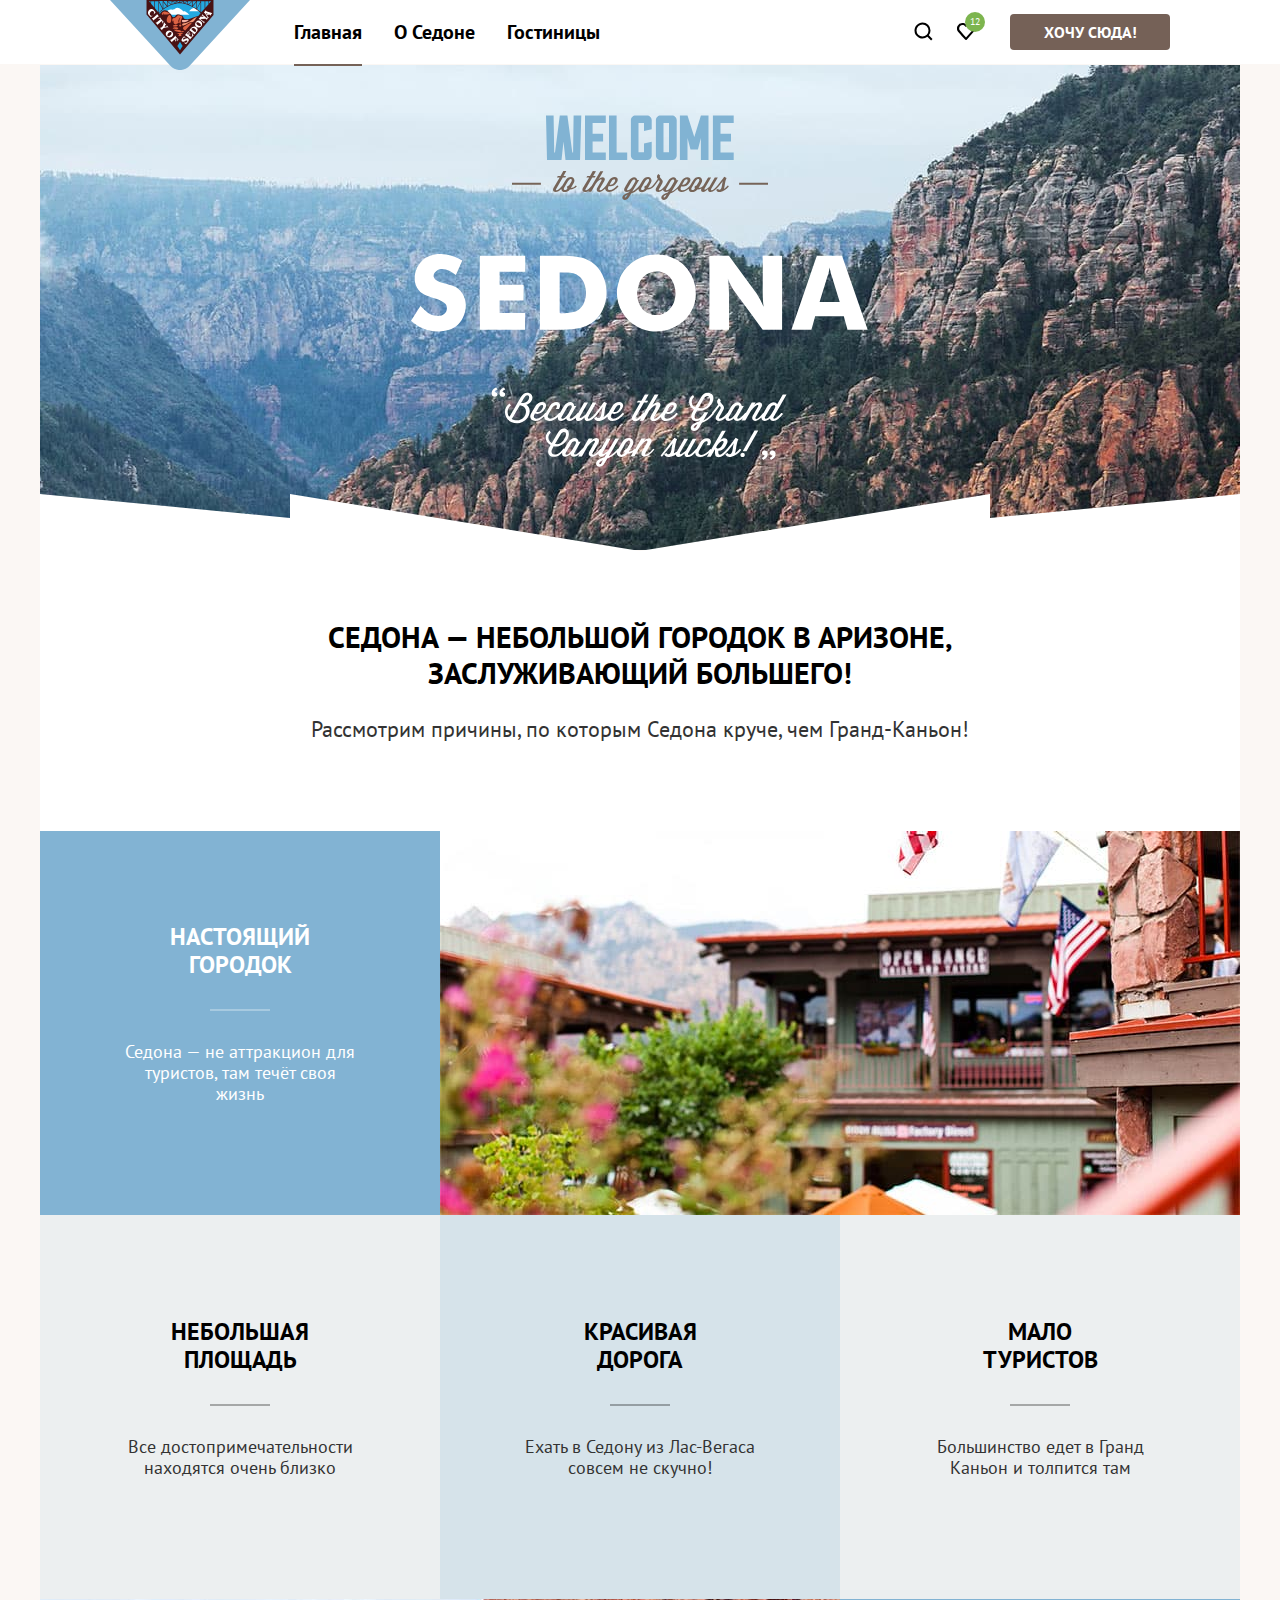
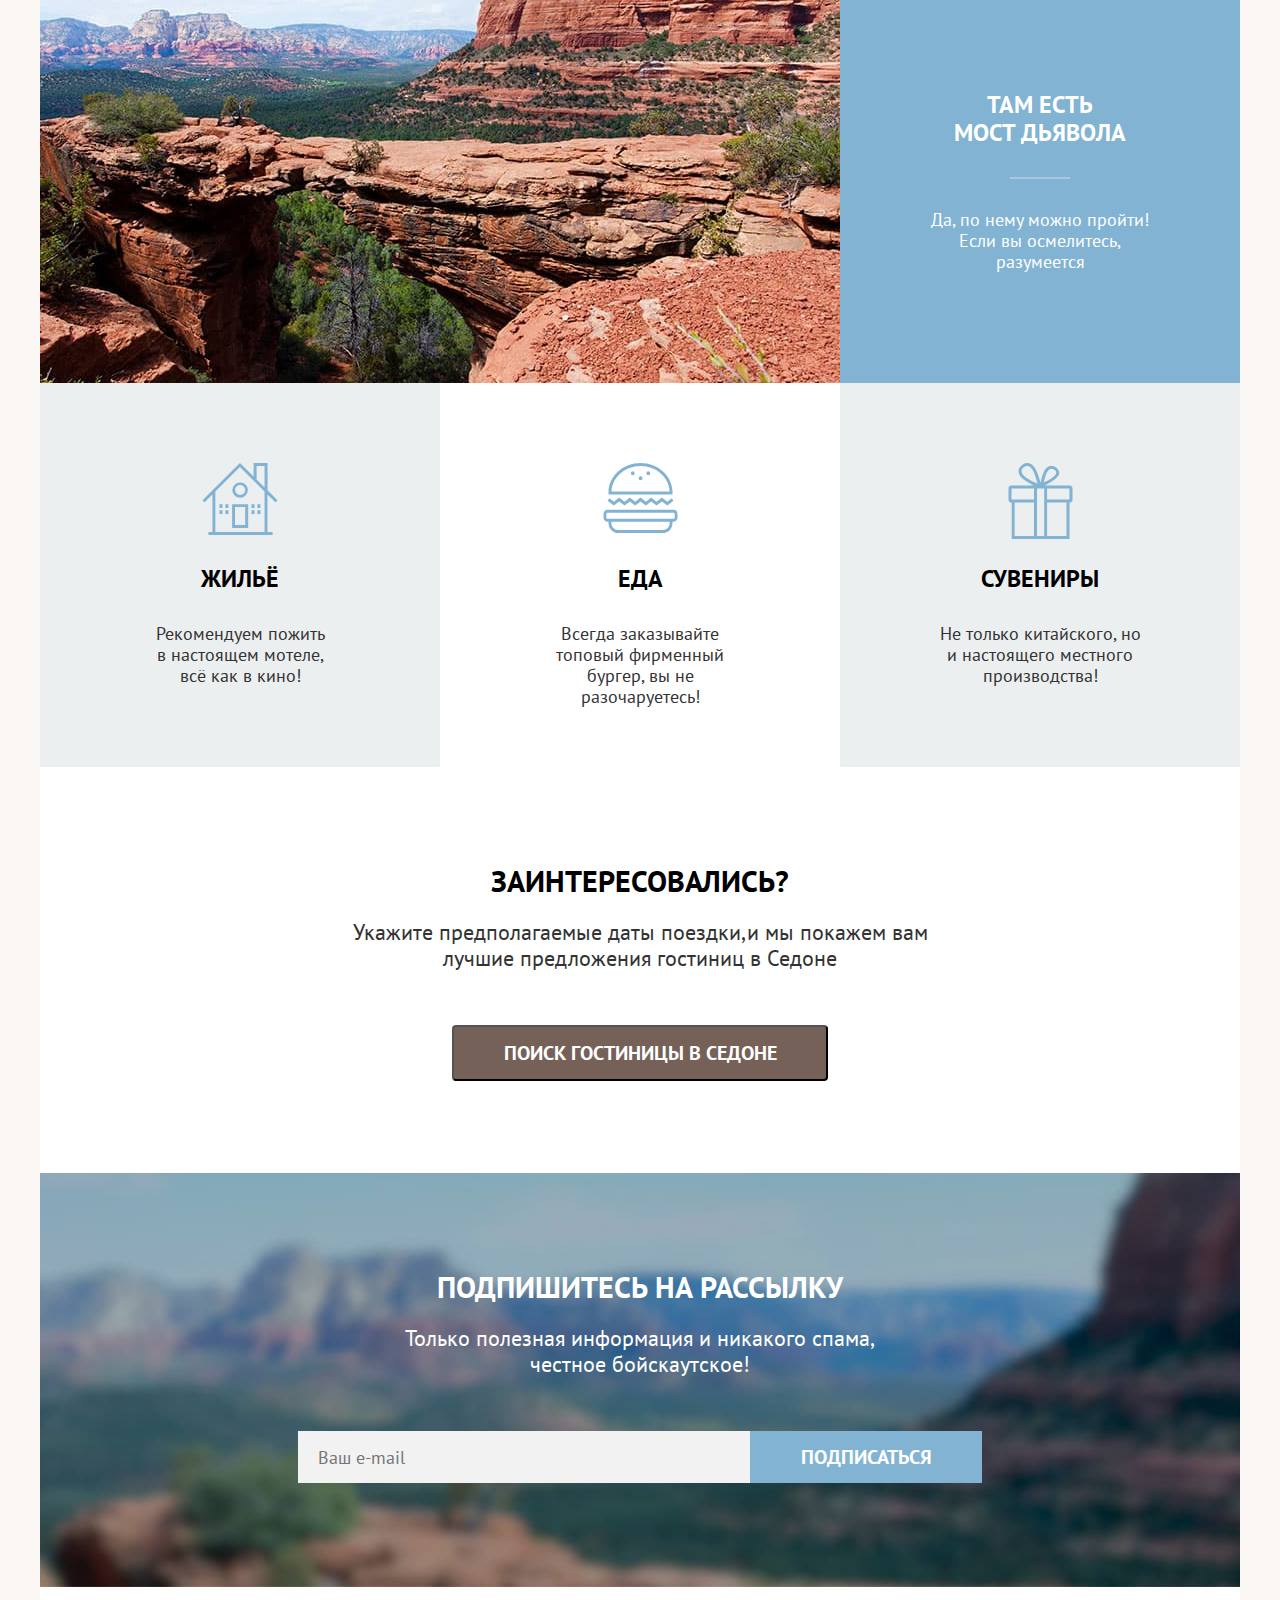
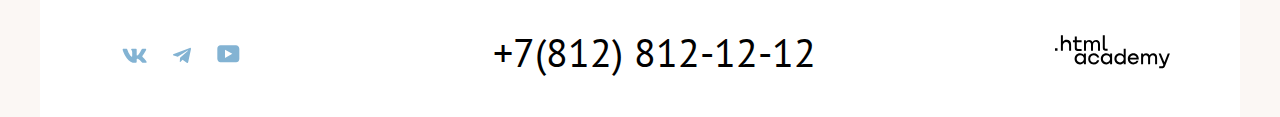
==== commit d0691e85: "Проверил пиксель-перфект" ====
--- a/index.html
+++ b/index.html
@@ -44,7 +44,7 @@
             </a>
             <span class="visually-hidden">Поиск</span>
           </li>
-          <li class="navigation-user-icon-like">
+          <li class="navigation-user-icon navigation-user-icon-like">
             <a class="navigation-link-user navigation-icon" href="#">
               <svg
                 class="icon-search"
@@ -140,20 +140,20 @@
           </ul>
           <ul class="advantages-service">
             <li class="service-house">
-              <h3 class="advantages-title">Жильё</h3>
+              <h3 class="advantages-title advantages-title-service  ">Жильё</h3>
               <p class="house-description">
                 Рекомендуем пожить в настоящем мотеле, всё как в кино!
               </p>
             </li>
             <li class="service-food">
-              <h3 class="advantages-title">Еда</h3>
+              <h3 class="advantages-title advantages-title-service">Еда</h3>
               <p class="food-description">
                 Всегда заказывайте топовый фирменный бургер, вы не
                 разочаруетесь!
               </p>
             </li>
             <li class="service-suvenirs">
-              <h3 class="advantages-title">Сувениры</h3>
+              <h3 class="advantages-title advantages-title-service">Сувениры</h3>
               <p class="suvenirs-description">
                 Не только китайского, но и настоящего местного производства!
               </p>
@@ -246,7 +246,7 @@
         </section>
         <section class="contacts-phone">
           <h2 class="visually-hidden">Contacts-phone</h2>
-          <a class="phone" href="tel:+7(812)812-12-12">+7(812)812-12-12</a>
+          <a class="phone" href="tel:+7(812)812-12-12">+7(812) 812-12-12</a>
         </section>
         <section class="website">
           <h2 class="visually-hidden">Website</h2>
--- a/styles/styles.css
+++ b/styles/styles.css
@@ -13,12 +13,15 @@
   src: url("../fonts/ptsans-700.woff2") format(woff2);
   font-display: swap;
 }
+
 html {
   height: 100%;
 }
+
 * {
   box-sizing: border-box;
 }
+
 body {
   display: flex;
   flex-direction: column;
@@ -30,6 +33,7 @@
   color: #242424;
   background-color: #fbf7f4;
 }
+
 .visually-hidden {
   position: absolute;
   width: 1px;
@@ -40,6 +44,7 @@
   clip: rect(0 0 0 0);
   overflow: hidden;
 }
+
 .page-header {
   color: rgba(255, 255, 255, 1);
   background: #ffffff;
@@ -63,6 +68,7 @@
   width: 1200px;
   margin: 0 auto;
 }
+
 .navigation-list {
   display: flex;
   flex-wrap: wrap;
@@ -127,19 +133,18 @@
   color: #000000;
   opacity: 0.6;
 }
+
 .navigation-user-icon {
   display: flex;
   align-items: center;
   min-width: 44px;
   min-height: 64px;
+  padding-top: 4px;
+  padding-left: 6px;
 }
 
 .navigation-user-icon-like {
   position: relative;
-  display: flex;
-  align-items: center;
-  min-width: 44px;
-  min-height: 64px;
   margin-right: 15px;
 }
 
@@ -148,8 +153,8 @@
   display: flex;
   justify-content: center;
   align-items: center;
-  top: 10px;
-  left: 7px;
+  top: 12px;
+  left: 14px;
   width: 20px;
   height: 20px;
   border-radius: 50%;
@@ -171,6 +176,8 @@
   margin: 14px 0 14px 0;
   background: #756157;
   border-radius: 4px;
+  font-family: 'PT Sans';
+  font-style: normal;
   font-weight: 700;
   font-size: 16px;
   line-height: 20px;
@@ -192,28 +199,33 @@
   margin: 0 auto;
   width: 1200px;
 }
+
 .page-main {
   color: #242424;
   background-color: #fbf7f4;
 }
+
 .title-presentation {
   text-align: center;
-  margin: 51px 371px 82px 371px;
-}
+  margin: 51px 371px 78px 371px;
+}
+
 .presentation {
   width: 1200px;
   background-image: url("../images/background2.svg"),
     url("../images/fotobackground.jpg");
   background-repeat: no-repeat, no-repeat;
   background-position: center bottom, center;
-  background-size: cover;
-}
+}
+
 .information {
   width: 1200px;
   background: #ffffff;
-  padding: 69px 220px 90px;
-}
+  padding: 68px 220px 67px;
+}
+
 .title-information {
+  margin: 0;
   color: #000000;
   font-style: normal;
   font-weight: 700;
@@ -222,6 +234,7 @@
   text-align: center;
   text-transform: uppercase;
 }
+
 .information-reasons {
   margin-top: 25px;
   font-style: normal;
@@ -231,6 +244,7 @@
   color: #333333;
   text-align: center;
 }
+
 .description-list {
   width: 1200px;
   display: flex;
@@ -239,6 +253,7 @@
   margin: 0;
   padding: 0;
 }
+
 .advantages-list {
   display: flex;
   margin: 0;
@@ -247,12 +262,14 @@
   width: 1200px;
   height: 384px;
 }
+
 .advantages-attraction {
   display: flex;
   padding: 0;
   margin: 0;
   list-style: none;
 }
+
 .advantages-service {
   display: flex;
   margin: 0;
@@ -260,6 +277,7 @@
   list-style: none;
   height: 384px;
 }
+
 .description-item,
 .attraction {
   width: 400px;
@@ -267,14 +285,12 @@
   background: #82b3d3;
   background-image: url("../images/rectangle1.svg");
   background-repeat: no-repeat;
-  background-position: center;
+  background-position: center 178px;
 }
 
 .description-title,
 .bridge-attraction {
-  margin-bottom: 62px;
-  margin-left: 101px;
-  margin-right: 101px;
+  margin: 0 114px 62px 114px;
   font-style: normal;
   font-weight: 700;
   font-size: 24px;
@@ -290,8 +306,8 @@
 
 .description-sedona,
 .attraction-description {
-  margin-right: 75px;
-  margin-left: 75px;
+  margin-right: 80px;
+  margin-left: 80px;
   font-style: normal;
   font-weight: 400;
   font-size: 18px;
@@ -324,7 +340,7 @@
   padding-top: 103px;
   background-image: url("../images/rectangle2.svg");
   background-repeat: no-repeat;
-  background-position: center;
+  background-position: center 189px;
 }
 
 .service-house {
@@ -335,6 +351,7 @@
   background-repeat: no-repeat;
   background-position: center 80px;
 }
+
 .service-suvenirs {
   width: 400px;
   padding-top: 182px;
@@ -366,6 +383,10 @@
   color: #000000;
 }
 
+.advantages-title-service {
+  margin-bottom: 30px;
+}
+
 .advantages-description {
   margin: 0 70px;
   font-style: normal;
@@ -385,8 +406,9 @@
   text-align: center;
   color: #333333;
 }
+
 .food-description {
-  margin: 0 79px;
+  margin: 0 88px;
   font-style: normal;
   font-weight: 400;
   font-size: 18px;
@@ -413,12 +435,12 @@
   width: 1200px;
   background: #ffffff;
   padding-top: 96px;
-  padding-bottom: 104px;
+  padding-bottom: 92px;
   margin: 0;
 }
 
 .suggestion-title {
-  margin-bottom: 20px;
+  margin: 0 0 20px 0;
   font-style: normal;
   font-weight: 700;
   font-size: 30px;
@@ -440,9 +462,10 @@
 }
 
 .searchhotel {
-  width: 390px;
-  margin: 62px 412px 0 412px;
+  width: 376px;
+  margin: 54px 412px 0 412px;
   padding: 8px 20px;
+  font-family: 'PT Sans';
   font-style: normal;
   font-weight: 700;
   font-size: 20px;
@@ -508,6 +531,8 @@
   height: 52px;
   background: #f2f2f2;
   padding: 14px 0 14px 20px;
+  font-family: 'PT Sans';
+  font-style: normal;
   font-weight: 400;
   font-size: 18px;
   line-height: 24px;
@@ -522,6 +547,8 @@
   margin: 0;
   padding: 8px;
   text-align: center;
+  font-family: 'PT Sans';
+  font-style: normal;
   font-weight: 700;
   font-size: 20px;
   line-height: 36px;
@@ -589,7 +616,7 @@
 .contacts-phone {
   width: 340px;
   padding: 45px 0 35px 0;
-  margin: 0 235px 0 209px;
+  margin: 0 236px 0 221px;
   font-style: normal;
   font-weight: 400;
   font-size: 40px;
@@ -602,6 +629,7 @@
   text-decoration: none;
   color: #000000;
 }
+
 .phone:hover {
   color: #756157;
 }
@@ -644,12 +672,14 @@
   background-size: cover;
   padding-top: 35px;
 }
+
 .hotel {
   font-weight: 400;
   font-size: 16px;
   line-height: 21px;
   color: #ffffff;
 }
+
 .title-choose-hotels {
   font-weight: 700;
   font-size: 60px;
@@ -657,6 +687,7 @@
   color: #ffffff;
   margin: 0;
 }
+
 .hotel-icons {
   display: flex;
   flex-direction: column;
@@ -679,6 +710,7 @@
 .hotel:active {
   color: rgba(255, 255, 255, 0.6);
 }
+
 .hotel:focus {
   color: #ffffff;
 }
@@ -830,6 +862,8 @@
   padding: 12px 20px;
   border: 0;
   background: #f2f2f2;
+  font-family: 'PT Sans';
+  font-style: normal;
   font-weight: 700;
   font-size: 18px;
   line-height: 24px;
@@ -844,6 +878,7 @@
   opacity: 0.3;
   padding: 12px 20px;
 }
+
 .range-scale {
   position: relative;
   margin-top: 48px;
@@ -967,11 +1002,13 @@
   line-height: 24px;
   color: #242424;
 }
+
 .article-container {
   display: flex;
   flex-direction: column;
   margin: 0 70px;
 }
+
 .search-panel {
   display: flex;
   flex-direction: row;
@@ -1048,6 +1085,7 @@
   border: 2px solid #e5e5e5;
   border-radius: 4px;
 }
+
 .icon-items:focus {
   border-radius: #68a2ca;
 }
@@ -1061,6 +1099,7 @@
   margin: 0;
   list-style: none;
 }
+
 .hotel-item {
   width: 340px;
   min-height: 438px;
@@ -1083,6 +1122,7 @@
   line-height: 28px;
   color: #000000;
 }
+
 .hotel-price {
   display: flex;
   flex-wrap: wrap;
@@ -1103,6 +1143,7 @@
   margin: 0;
   justify-content: space-between;
 }
+
 .btn-information {
   display: inline-block;
   width: 140px;
@@ -1124,9 +1165,11 @@
 .btn-information:hover {
   background: #615048;
 }
+
 .btn-information:active {
   background: #756157;
 }
+
 .button-choose {
   display: inline-block;
   width: 140px;
@@ -1151,12 +1194,15 @@
 .button-choose:active {
   background: #82b3d3;
 }
+
 .button-choose-selected {
   background: #7db54f;
 }
+
 .button-choose-selected:hover {
   background: #6c9e42;
 }
+
 .button-choose-selected:active {
   background: #7db54f;
 }
@@ -1168,6 +1214,7 @@
   justify-content: space-between;
   margin: 0;
 }
+
 .star-wrapp {
   display: flex;
 }
@@ -1196,6 +1243,7 @@
   text-transform: uppercase;
   color: #333333;
 }
+
 .pagination-list {
   display: flex;
   flex-direction: row;
@@ -1204,6 +1252,7 @@
   margin: 40px 0 60px 0;
   padding: 0;
 }
+
 .pagination-item-unselected {
   display: flex;
   width: 60px;
@@ -1253,6 +1302,7 @@
   background: #ffffff;
   padding: 96px 0 104px 0;
 }
+
 .information-title {
   margin: 0 auto;
   max-width: 410px;
@@ -1265,7 +1315,7 @@
 }
 
 .information-description {
-  margin: 0 350px 54px 350px;
+  margin: 20px 350px 54px 350px;
   font-weight: 400;
   font-size: 22px;
   line-height: 26px;
@@ -1286,6 +1336,7 @@
 .modal-container-close {
   display: none;
 }
+
 .modal {
   position: relative;
   width: 717px;
@@ -1317,6 +1368,7 @@
   background: #e6e6e6;
   border: 3px solid #83b3d3;
 }
+
 .modal-close-button:active {
   background: #e6e6e6;
   opacity: 0.5;
@@ -1392,6 +1444,7 @@
   display: flex;
   flex-direction: row;
 }
+
 .adults-only {
   display: flex;
   flex-direction: row;
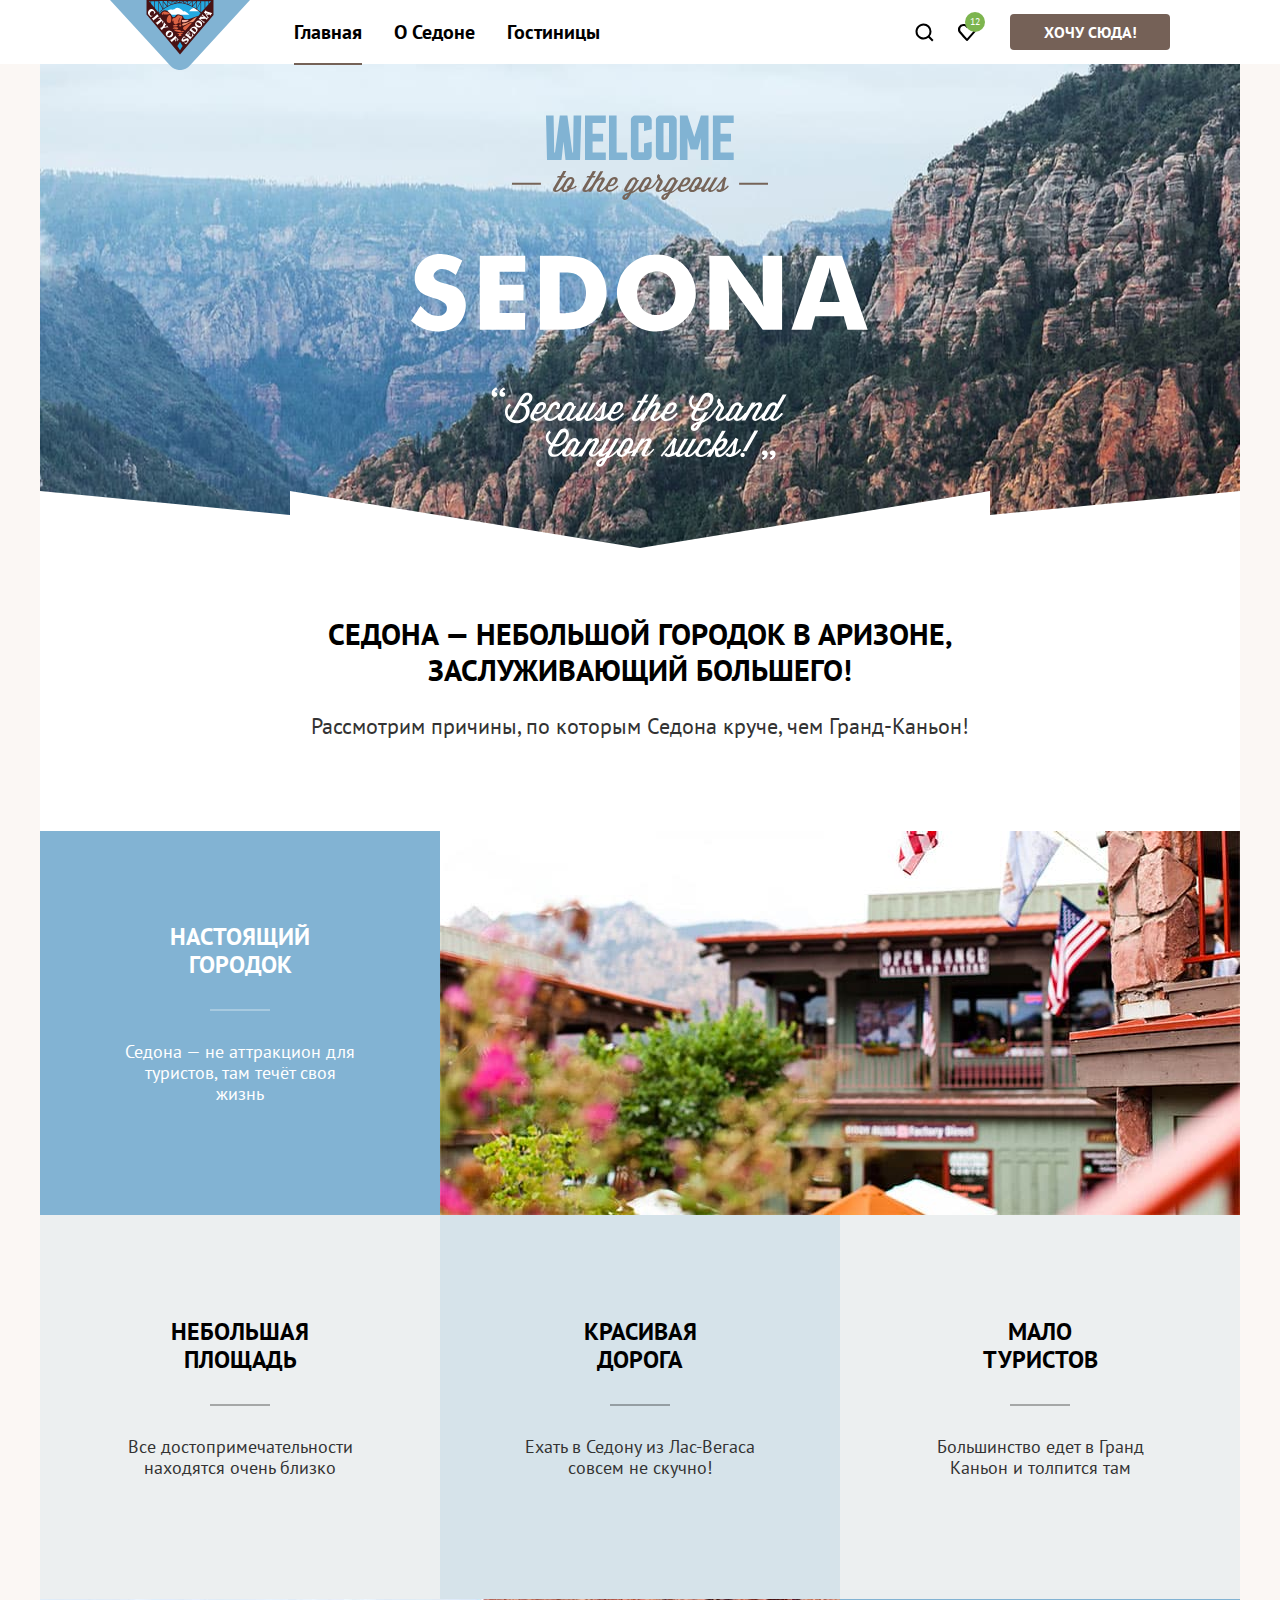
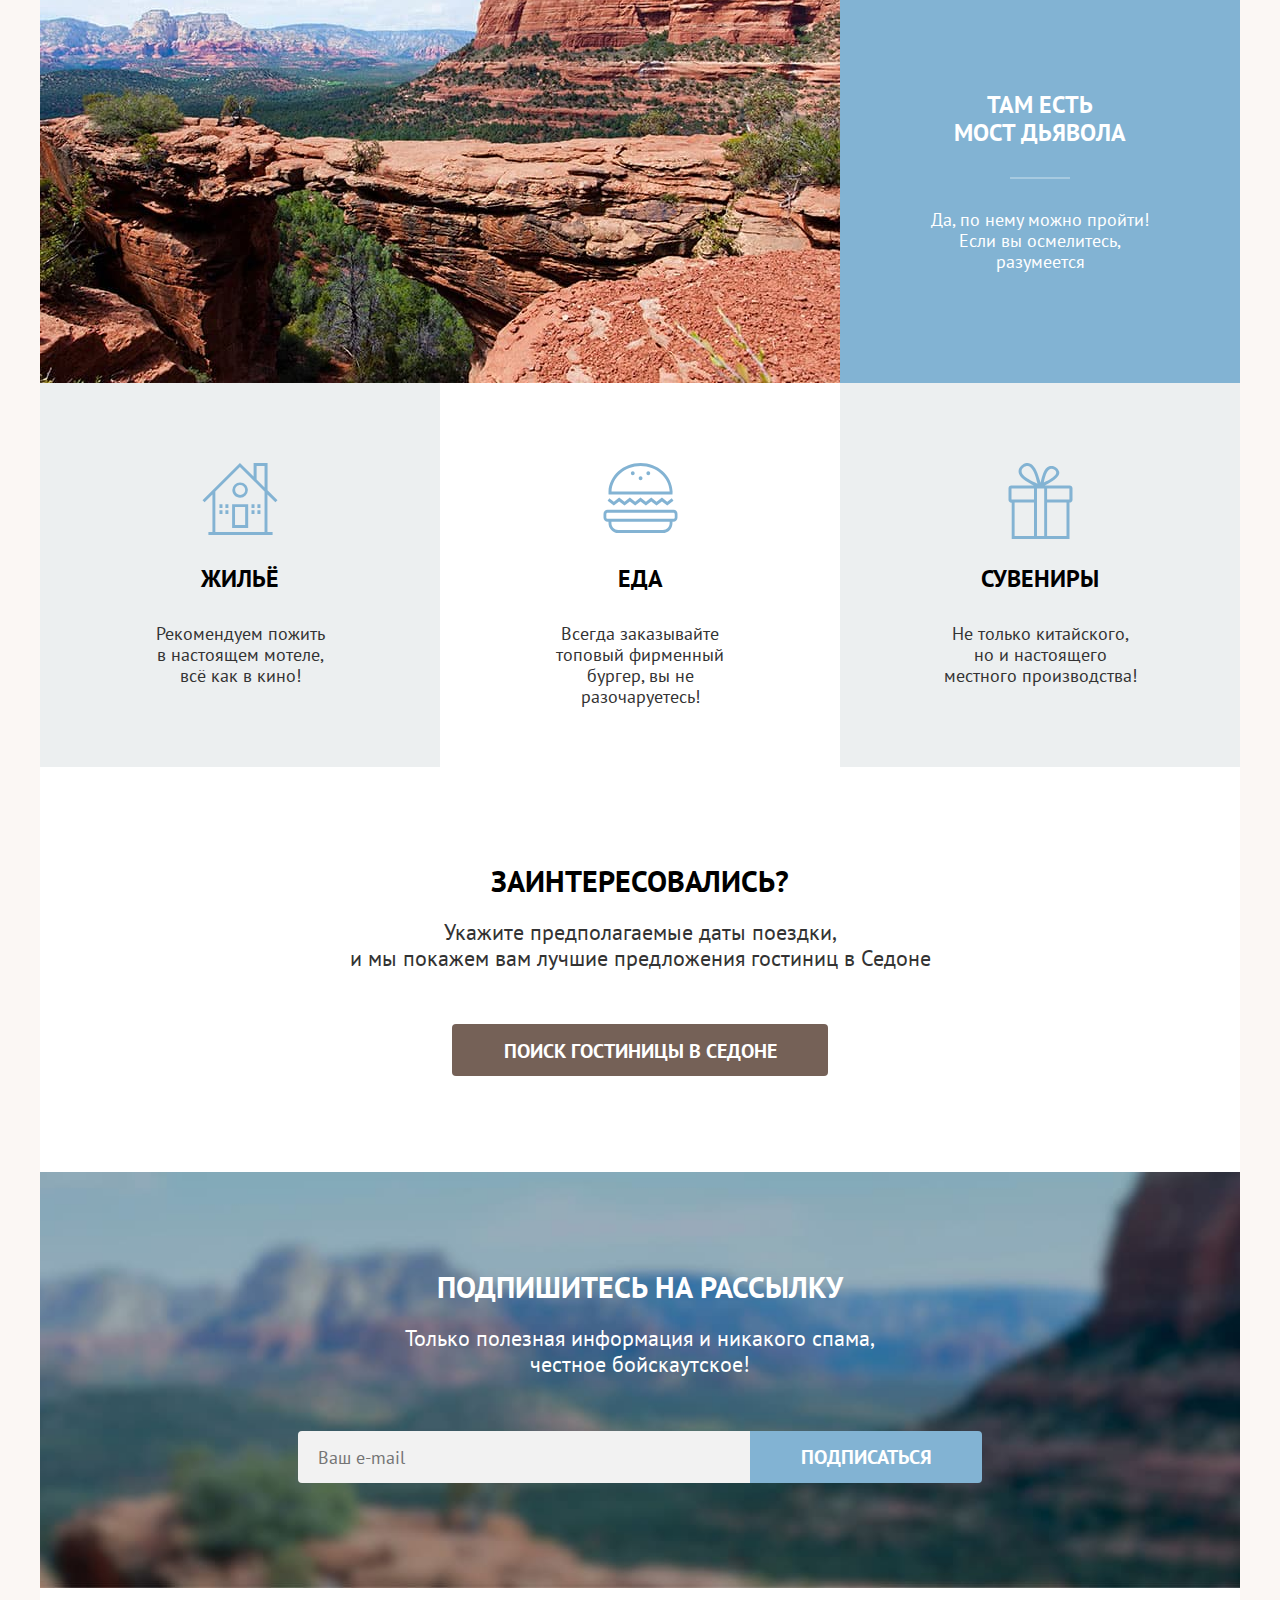
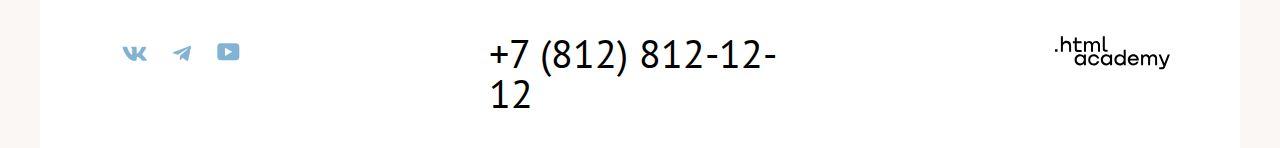
==== commit 3e08a891: "Подготовил проект к защите" ====
--- a/index.html
+++ b/index.html
@@ -148,14 +148,14 @@
             <li class="service-food">
               <h3 class="advantages-title advantages-title-service">Еда</h3>
               <p class="food-description">
-                Всегда заказывайте топовый фирменный бургер, вы не
+                Всегда заказывайте <br> топовый фирменный бургер, вы не
                 разочаруетесь!
               </p>
             </li>
             <li class="service-suvenirs">
               <h3 class="advantages-title advantages-title-service">Сувениры</h3>
               <p class="suvenirs-description">
-                Не только китайского, но и настоящего местного производства!
+                Не только китайского,<br> но и настоящего местного производства!
               </p>
             </li>
           </ul>
@@ -163,7 +163,7 @@
         <section class="suggestion">
           <h3 class="suggestion-title">Заинтересовались?</h3>
           <p class="suggestion-description">
-            Укажите предполагаемые даты поездки,и мы покажем вам лучшие
+            Укажите предполагаемые даты поездки,<br>и мы покажем вам лучшие
             предложения гостиниц в Седоне
           </p>
           <button class="searchhotel">ПОИСК ГОСТИНИЦЫ В СЕДОНЕ</button>
@@ -246,7 +246,7 @@
         </section>
         <section class="contacts-phone">
           <h2 class="visually-hidden">Contacts-phone</h2>
-          <a class="phone" href="tel:+7(812)812-12-12">+7(812) 812-12-12</a>
+          <a class="phone" href="tel:+7(812)812-12-12">+7 (812) 812-12-12</a>
         </section>
         <section class="website">
           <h2 class="visually-hidden">Website</h2>
--- a/styles/styles.css
+++ b/styles/styles.css
@@ -104,7 +104,7 @@
 
 .navigation-link-selected::before {
   position: absolute;
-  top: 100%;
+  top: 99%;
   left: 0;
   right: 0;
   height: 2px;
@@ -139,8 +139,8 @@
   align-items: center;
   min-width: 44px;
   min-height: 64px;
-  padding-top: 4px;
-  padding-left: 6px;
+  padding-top: 6px;
+  padding-left: 7px;
 }
 
 .navigation-user-icon-like {
@@ -207,7 +207,7 @@
 
 .title-presentation {
   text-align: center;
-  margin: 51px 371px 78px 371px;
+  margin: 51px 371px 75px 371px;
 }
 
 .presentation {
@@ -221,7 +221,7 @@
 .information {
   width: 1200px;
   background: #ffffff;
-  padding: 68px 220px 67px;
+  padding: 68px 220px 70px;
 }
 
 .title-information {
@@ -408,7 +408,7 @@
 }
 
 .food-description {
-  margin: 0 88px;
+  margin: 0 85px;
   font-style: normal;
   font-weight: 400;
   font-size: 18px;
@@ -435,7 +435,7 @@
   width: 1200px;
   background: #ffffff;
   padding-top: 96px;
-  padding-bottom: 92px;
+  padding-bottom: 96px;
   margin: 0;
 }
 
@@ -463,8 +463,8 @@
 
 .searchhotel {
   width: 376px;
-  margin: 54px 412px 0 412px;
-  padding: 8px 20px;
+  margin: 53px 412px 0 412px;
+  padding: 9px 20px 7px;
   font-family: 'PT Sans';
   font-style: normal;
   font-weight: 700;
@@ -476,6 +476,7 @@
   background: #756157;
   border-radius: 4px;
   cursor: pointer;
+  border: none;
 }
 
 .searchhotel:hover {
@@ -488,8 +489,8 @@
 
 .subscribe-information {
   width: 1200px;
-  padding-top: 96px;
-  padding-bottom: 104px;
+  padding-top: 97px;
+  padding-bottom: 105px;
   background-image: url("../images/subscribe.jpg");
   background-repeat: no-repeat;
   background-position: center;
@@ -538,6 +539,7 @@
   line-height: 24px;
   color: #000000;
   border: 0;
+  border-radius: 4px 0 0 4px;
   outline: none;
 }
 
@@ -557,6 +559,7 @@
   background: #82b3d3;
   cursor: pointer;
   border: 0;
+  border-radius: 0 4px 4px 0;
 }
 
 .field-subscribe:hover {
@@ -592,7 +595,7 @@
 }
 
 .social-item {
-  margin-top: 58px;
+  margin-top: 55px;
   margin-right: 26px;
   margin-bottom: 48px;
 }
@@ -616,7 +619,7 @@
 .contacts-phone {
   width: 340px;
   padding: 45px 0 35px 0;
-  margin: 0 236px 0 221px;
+  margin: 0 235px 0 217px;
   font-style: normal;
   font-weight: 400;
   font-size: 40px;
@@ -701,7 +704,7 @@
   flex-wrap: wrap;
   align-items: center;
   gap: 11px;
-  margin: 0;
+  margin: 5px 0 0 0;
   padding: 0;
   list-style: none;
 }
@@ -737,16 +740,17 @@
   flex-wrap: wrap;
   width: 1060px;
   margin: 0 70px;
+  padding-bottom: 55px;
 }
 
 .service-infrastructure {
   display: flex;
   flex-direction: column;
-  margin: 40px 70px 73px 0;
+  margin: 40px 70px 0 0;
 }
 
 .hotel-service {
-  margin-bottom: 32px;
+  margin: 5px 0 32px 0;
   font-weight: 700;
   font-size: 20px;
   line-height: 24px;
@@ -824,14 +828,14 @@
   display: flex;
   flex-direction: column;
   margin-top: 40px;
-  margin-right: 140px;
-  margin-bottom: 73px;
+  margin-right: 151px;
+  margin-bottom: 0;
 }
 
 .price-hotel {
   display: flex;
   flex-direction: column;
-  margin: 40px 60px 70px 0;
+  margin: 39px 60px 0 0;
 }
 
 .price-range {
@@ -881,11 +885,11 @@
 
 .range-scale {
   position: relative;
-  margin-top: 48px;
+  margin-top: 44px;
   border-radius: 4px;
   background: #f2f2f2;
   height: 3px;
-  width: 156px;
+  width: 226px;
 }
 
 .toggle-min {
@@ -902,7 +906,7 @@
 .toggle-max {
   position: absolute;
   top: -9px;
-  left: 136px;
+  left: 208px;
   background: #ffffff;
   border-radius: 5px;
   width: 20px;
@@ -913,8 +917,8 @@
 
 .range-bar {
   position: absolute;
-  left: 156px;
-  width: 50px;
+  left: 226px;
+  width: 60px;
   border-radius: 4px;
   background: #f2f2f2;
   height: 3px;
@@ -937,7 +941,7 @@
 .button-service-hotel {
   display: flex;
   flex-direction: column;
-  margin: 60px 0 78px auto;
+  margin: 100px 0 0 auto;
 }
 
 .hotel-apartment {
@@ -951,13 +955,14 @@
 
 .button-use {
   display: inline-block;
-  margin-top: 60px;
-  margin-bottom: 40px;
+  margin-bottom: 31px;
   padding: 8px;
   width: 191px;
   height: 36px;
   background: #82b3d3;
   border-radius: 4px;
+  font-family: 'PT Sans';
+  font-style: normal;
   font-weight: 700;
   font-size: 16px;
   line-height: 20px;
@@ -976,7 +981,8 @@
 }
 
 .cancel {
-  padding: 8px 51px;
+  padding: 8px 0;
+  font-family: 'PT Sans';
   font-style: normal;
   font-weight: 700;
   font-size: 16px;
@@ -986,6 +992,8 @@
   background-color: transparent;
   border: none;
   cursor: pointer;
+  text-align: center;
+  margin-left: 59px;
 }
 
 .cancel:hover {
@@ -1024,14 +1032,16 @@
   text-transform: uppercase;
   color: #000000;
   width: 380px;
-  margin: 0;
+  margin: 8px 0 0 0;
 }
 
 .select-search {
   display: inline-block;
   width: 292px;
   margin-left: 160px;
-  padding: 14px 0 14px 20px;
+  padding: 11px 0 14px 16px;
+  font-family: 'PT Sans';
+  font-style: normal;
   font-weight: 400;
   font-size: 18px;
   line-height: 21px;
@@ -1103,8 +1113,12 @@
 .hotel-item {
   width: 340px;
   min-height: 438px;
-  padding: 20px;
+  padding: 13px 20px 20px 20px;
   margin-right: 20px;
+}
+
+.hotel-item-last {
+  padding-top: 33px;
 }
 
 .hotel-item:nth-child(3) {
@@ -1116,7 +1130,7 @@
 }
 
 .title-hotel {
-  margin: 16px 0 0 0;
+  margin: 10px 0 0 0;
   font-weight: 700;
   font-size: 24px;
   line-height: 28px;
@@ -1128,12 +1142,17 @@
   flex-wrap: wrap;
   justify-content: space-between;
   width: 300px;
-  margin: 0;
+  margin: 16px 0 15px 0;
   font-style: normal;
   font-weight: 400;
   font-size: 18px;
   line-height: 21px;
   color: #333333;
+}
+
+.name-hotel,
+.cost-hotel {
+  margin: 0;
 }
 
 .hotel-information {
@@ -1233,9 +1252,11 @@
   height: 37px;
   background: #f2f2f2;
   border-radius: 4px;
-  padding: 8px 24px;
+  padding: 10px 24px;
   margin-bottom: 0;
   margin-left: auto;
+  font-family: 'PT Sans';
+  font-style: normal;
   font-weight: 400;
   font-size: 16px;
   line-height: 20px;
@@ -1249,7 +1270,7 @@
   flex-direction: row;
   gap: 8px;
   list-style: none;
-  margin: 40px 0 60px 0;
+  margin: 80px 0 60px 0;
   padding: 0;
 }
 
@@ -1305,7 +1326,7 @@
 
 .information-title {
   margin: 0 auto;
-  max-width: 410px;
+  max-width: 405px;
   font-style: normal;
   font-weight: 700;
   font-size: 30px;
@@ -1341,7 +1362,7 @@
   position: relative;
   width: 717px;
   margin: auto;
-  padding: 64px 70px;
+  padding: 70px 70px 55px;
   background-color: #ffff;
   border-radius: 30px;
 }
@@ -1351,7 +1372,7 @@
   align-items: center;
   justify-content: center;
   position: absolute;
-  top: 64px;
+  top: 69px;
   right: 52px;
   width: 52px;
   height: 52px;
@@ -1381,7 +1402,7 @@
 }
 
 .modal-title {
-  margin: 0 0 64px 0;
+  margin: 0 0 61px 0;
   font-family: "PT Sans";
   font-style: normal;
   font-weight: 700;
@@ -1406,12 +1427,13 @@
   line-height: 24px;
   text-transform: capitalize;
   color: #000000;
-  margin-bottom: 4px;
 }
 
 .modal-input {
   width: 440px;
-  padding: 12px 20px;
+  padding: 16px 20px 12px;
+  font-family: "PT Sans";
+  font-style: normal;
   font-weight: 700;
   font-size: 18px;
   line-height: 24px;
@@ -1420,12 +1442,12 @@
   border-radius: 4px;
   background-image: url("../images/calendar.svg");
   background-repeat: no-repeat;
-  background-position: 400px 15px;
+  background-position: 402px 21px;
   border: none;
 }
 
 .modal-remind {
-  margin: 0 140px 23px 147px;
+  margin: 0 140px 23px 157px;
   font-weight: 400;
   font-size: 16px;
   line-height: 21px;
@@ -1433,7 +1455,7 @@
 }
 
 .modal-desicion-right {
-  margin: 0 89px 23px 147px;
+  margin: 0 89px 16px 157px;
   font-weight: 400;
   font-size: 16px;
   line-height: 21px;
@@ -1544,7 +1566,7 @@
   top: 60px;
   background: #333333;
   border-radius: 10px;
-  padding: 15px 18px 18px 22px;
+  padding: 19px 18px 18px 22px;
   font-weight: 400;
   font-size: 16px;
   line-height: 20px;
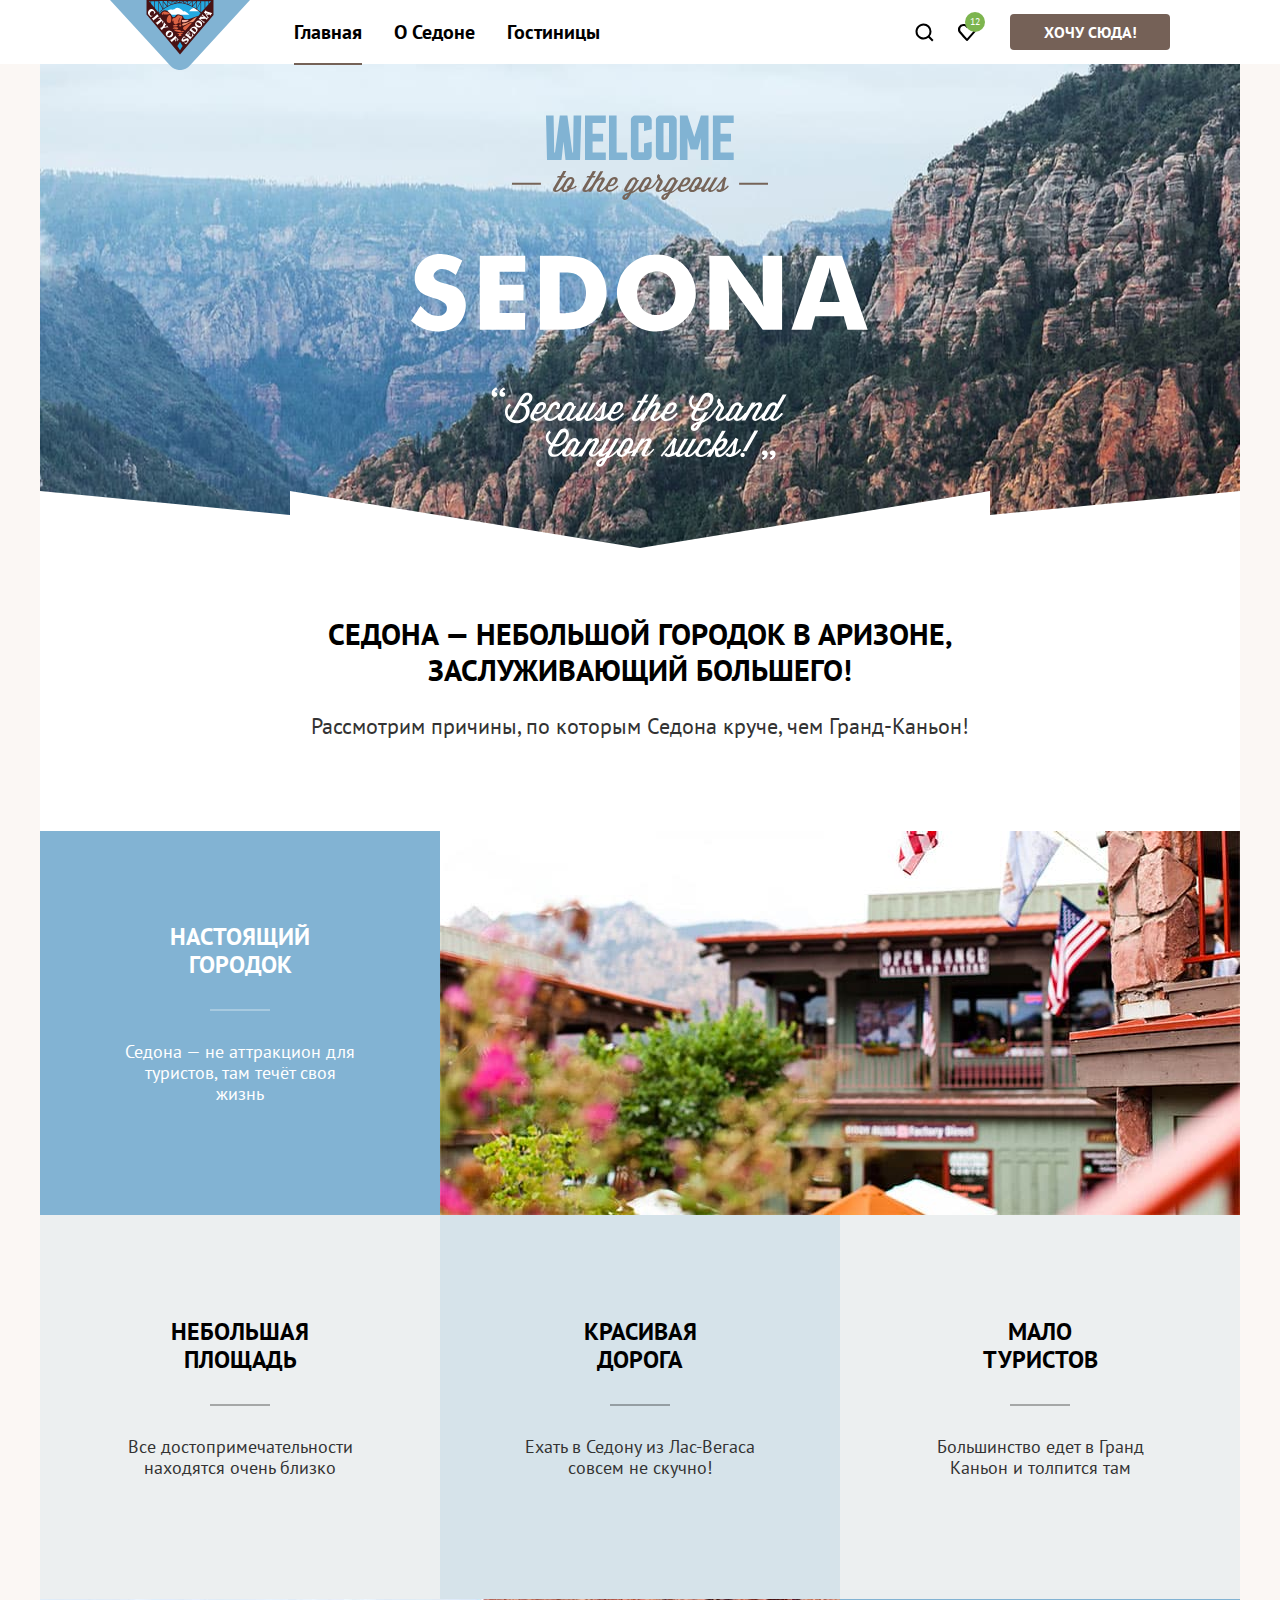
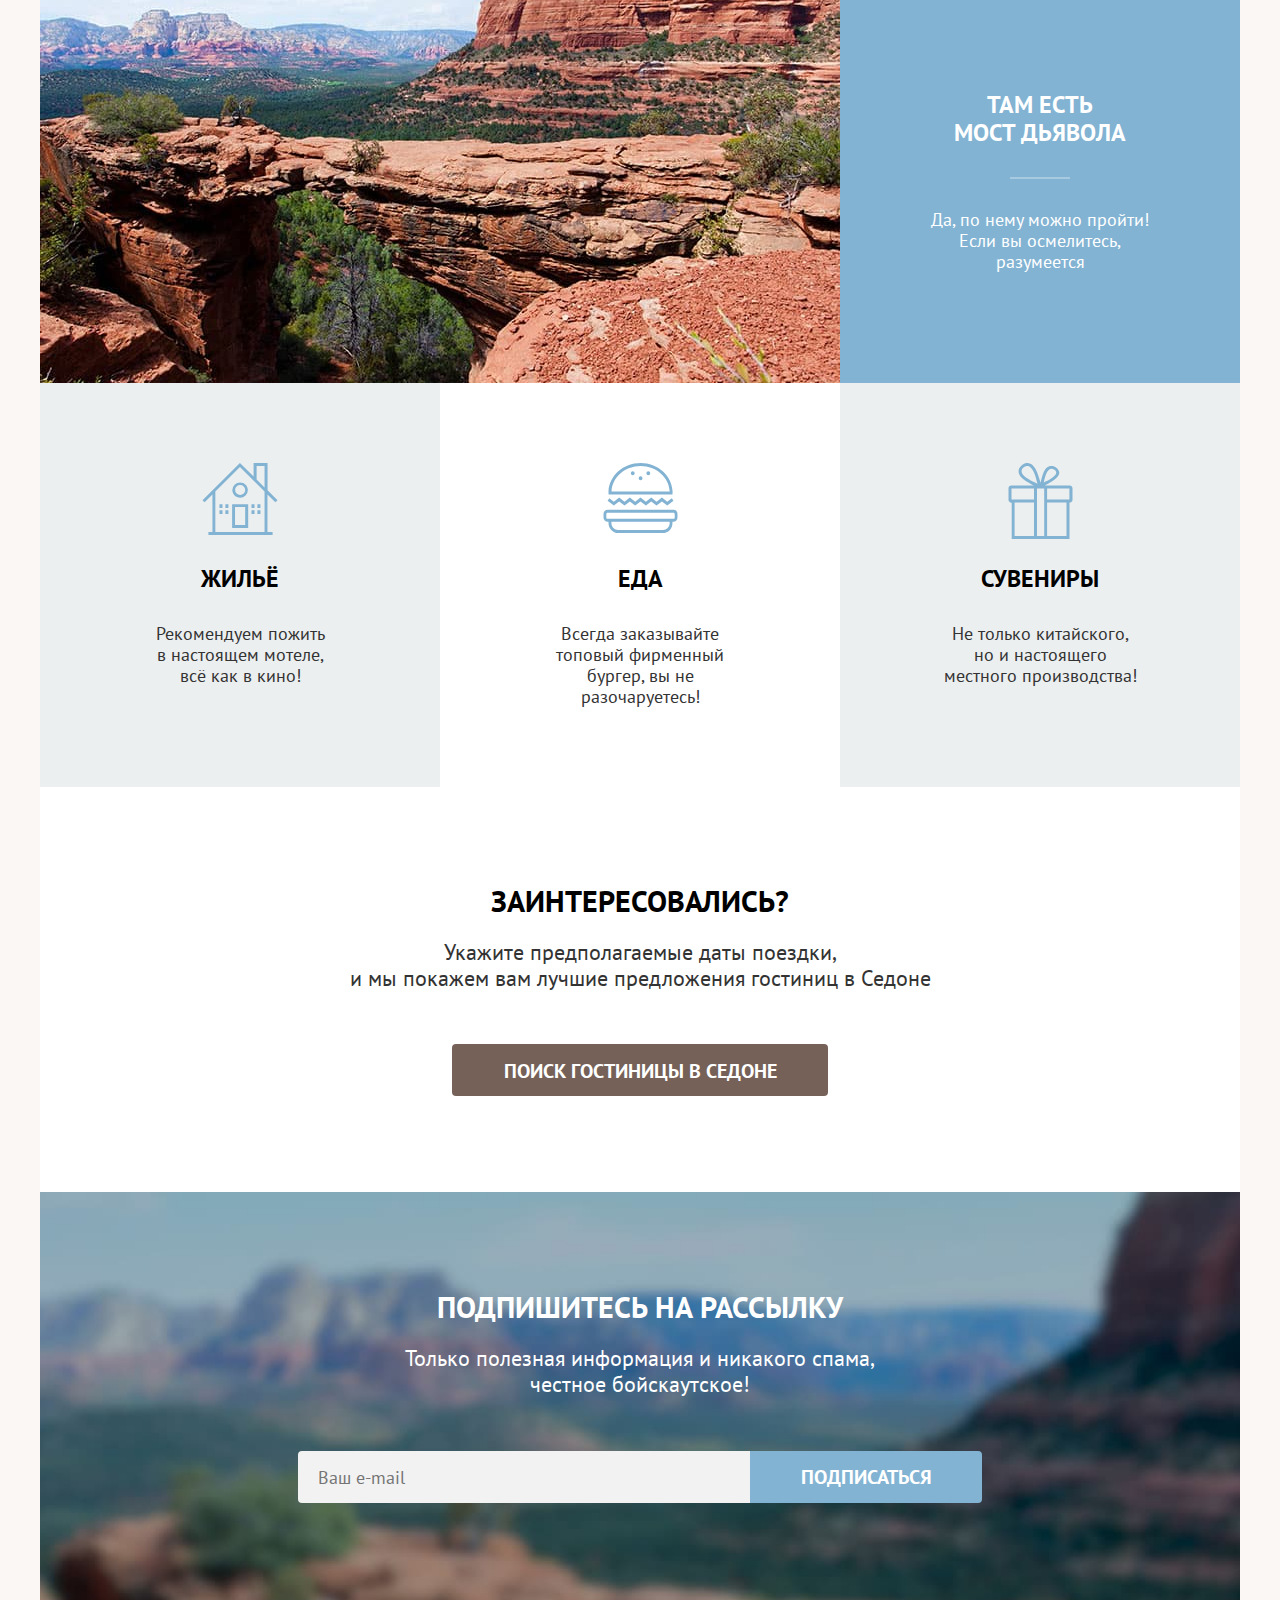
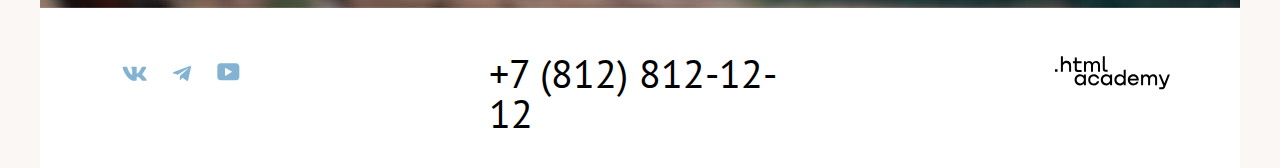
==== commit 44bdae78: "Сдача проекта попытка № 3" ====
--- a/index.html
+++ b/index.html
@@ -4,6 +4,8 @@
     <meta charset="utf-8">
     <title>HTML Academy: Седона</title>
     <link rel="stylesheet" href="styles/styles.css">
+    <link rel="icon" href="images/favicon.ico">
+    <link rel="icon" href="images/favicon.png" sizes="32x32" type="images/png">
   </head>
   <body>
     <header class="page-header">
@@ -14,7 +16,7 @@
             src="images/logo.svg"
             width="140"
             height="70"
-            alt="Логотип компании Cедона">
+            alt="Логотип компании Cедона.">
         </a>
         <ul class="navigation-list">
           <li class="navigation-item">
@@ -32,7 +34,7 @@
         <ul class="navigation-user">
           <li class="navigation-user-icon">
             <a class="navigation-link-user" href="#">
-              <svg
+              <svg role="img" aria-label="Иконка поиска."
                 width="20"
                 height="20"
                 fill="none"
@@ -46,7 +48,7 @@
           </li>
           <li class="navigation-user-icon navigation-user-icon-like">
             <a class="navigation-link-user navigation-icon" href="#">
-              <svg
+              <svg role="img" aria-label="Иконка лайк."
                 class="icon-search"
                 width="18"
                 height="17"
@@ -61,7 +63,7 @@
             <span class="visually-hidden">Лайк</span>
           </li>
           <li class="navigation-accept">
-            <button class="button-accept">Хочу сюда!</button>
+            <button class="button-accept" type="button">Хочу сюда!</button>
           </li>
         </ul>
       </nav>
@@ -69,13 +71,13 @@
     <main class="page-main">
       <div class="page-container">
         <section class="presentation">
-          <h2 class="visually-hidden">WELCOME to the gorgeous SEDONA</h2>
+          <h1 class="visually-hidden">WELCOME to the gorgeous SEDONA</h1>
           <img
             class="title-presentation"
             src="images/title.svg"
             width="458"
             height="352"
-            alt="WELCOME to the gorgeous SEDONA">
+            alt="WELCOME to the gorgeous SEDONA.">
         </section>
         <section class="information">
           <h2 class="title-information">
@@ -95,11 +97,11 @@
             </li>
             <li class="foto">
               <img
-                class="foto-hotel"
+                class="main-hotel"
                 src="images/photo1.jpg"
                 width="800"
                 height="384"
-                alt="первый отель">
+                alt="Главный отель.">
             </li>
           </ul>
           <ul class="advantages-list">
@@ -129,7 +131,7 @@
                 src="images/canyuon.jpg"
                 width="800"
                 height="384"
-                alt="фото каньёна">
+                alt="Фото каньёна.">
             </li>
             <li class="attraction">
               <h3 class="bridge-attraction">Там есть мост дьявола</h3>
@@ -166,7 +168,7 @@
             Укажите предполагаемые даты поездки,<br>и мы покажем вам лучшие
             предложения гостиниц в Седоне
           </p>
-          <button class="searchhotel">ПОИСК ГОСТИНИЦЫ В СЕДОНЕ</button>
+          <button class="searchhotel" type="button">ПОИСК ГОСТИНИЦЫ В СЕДОНЕ</button>
         </section>
         <section class="subscribe-information">
           <h3 class="subscribe">Подпишитесь на рассылку</h3>
@@ -186,7 +188,7 @@
                   name="newsletter-email"
                   required></label>
             </form>
-            <button class="field-subscribe">Подписаться</button>
+            <button class="field-subscribe" type="submit">Подписаться</button>
           </div>
         </section>
       </div>
@@ -194,11 +196,11 @@
     <footer class="page-footer">
       <div class="footer-container">
         <section class="social-networks">
-          <h2 class="visually-hidden">Social-networks</h2>
+          <h4 class="visually-hidden">Social-networks</h4>
           <ul class="social-list">
             <li class="social-item">
               <a class="social-item-link" href="#">
-                <svg aria-hidden="true"
+                <svg role="img" aria-label="В контакте." aria-hidden="true"
                   focusable="false"
                   width="25"
                   height="15"
@@ -209,12 +211,13 @@
                     clip-rule="evenodd"
                     d="M24.12 1.8c.16-.54 0-.94-.8-.94H20.7c-.67 0-.98.34-1.15.73 0 0-1.33 3.2-3.22 5.27-.61.6-.9.8-1.23.8-.16 0-.41-.2-.41-.75v-5.1c0-.66-.19-.95-.74-.95H9.82c-.42 0-.67.3-.67.59 0 .62.95.76 1.04 2.51v3.8c0 .83-.15.98-.48.98-.9 0-3.06-3.2-4.34-6.88-.25-.72-.5-1-1.18-1H1.57c-.75 0-.9.34-.9.73 0 .68.89 4.07 4.14 8.55 2.17 3.06 5.23 4.72 8 4.72 1.68 0 1.88-.37 1.88-1v-2.32c0-.74.16-.88.7-.88.38 0 1.05.19 2.6 1.66 1.79 1.75 2.08 2.54 3.08 2.54h2.63c.75 0 1.12-.37.9-1.1-.23-.72-1.08-1.77-2.2-3.02-.62-.71-1.54-1.48-1.82-1.86-.39-.5-.28-.71 0-1.15 0 0 3.2-4.42 3.54-5.93Z"
                     fill="currentColor"/>
-                </svg>
+                    </svg>
+                    <span class="visually-hidden">Социальная сеть в контакте.</span>
               </a>
             </li>
             <li class="social-item">
               <a class="social-item-link" href="#"
-                ><svg
+                ><svg role="img" aria-label="Телеграмм."
                   aria-hidden="true"
                   focusable="false"
                   width="18"
@@ -225,11 +228,13 @@
                     d="M16.79.96.84 7.1c-1.09.44-1.08 1.05-.2 1.32l4.1 1.28 9.47-5.98c.44-.27.85-.13.52.17l-7.68 6.93-.28 4.22c.41 0 .6-.2.83-.41l1.99-1.94 4.13 3.06c.77.42 1.31.2 1.5-.71l2.72-12.8c.28-1.1-.43-1.61-1.16-1.28Z"
                     fill="currentColor"/>
                 </svg>
+                <span class="visually-hidden">Социальная сеть телеграмм.</span>
+
               </a>
             </li>
             <li class="social-item">
               <a class="social-item-link" href="#">
-                <svg
+                <svg role="img" aria-label="Ютуб."
                   aria-hidden="true"
                   focusable="false"
                   width="23"
@@ -240,18 +245,20 @@
                     d="M18.94.36H3.51C1.65.36.33 1.95.33 3.76v10.09c0 1.91 1.32 3.5 3.18 3.5h15.65c1.64 0 3.17-1.59 3.17-3.4V3.76c-.22-1.8-1.53-3.4-3.39-3.4ZM7.99 12.89V4.82l7.34 4.04-7.34 4.03Z"
                     fill="currentColor"/>
                 </svg>
+                <span class="visually-hidden">Социальная сеть ютуб.</span>
+
               </a>
             </li>
           </ul>
         </section>
         <section class="contacts-phone">
-          <h2 class="visually-hidden">Contacts-phone</h2>
+          <h4 class="visually-hidden">Contacts-phone</h4>
           <a class="phone" href="tel:+7(812)812-12-12">+7 (812) 812-12-12</a>
         </section>
         <section class="website">
-          <h2 class="visually-hidden">Website</h2>
-          <a class="website-link" href="#">
-            <svg
+          <h4 class="visually-hidden">Website</h4>
+          <a class="website-link" href="https://htmlacademy.ru/">
+            <svg role="img" aria-label="Ссылка на сайт."
               aria-hidden="true"
               focusable="false"
               width="115"
--- a/styles/styles.css
+++ b/styles/styles.css
@@ -18,7 +18,9 @@
   height: 100%;
 }
 
-* {
+*,
+*:after,
+*:before {
   box-sizing: border-box;
 }
 
@@ -48,7 +50,7 @@
 .page-header {
   color: rgba(255, 255, 255, 1);
   background: #ffffff;
-  max-height: 64px;
+  min-height: 64px;
 }
 
 .logo {
@@ -91,10 +93,14 @@
   font-size: 20px;
 }
 
-.navigation-link:hover,
+.navigation-link:hover {
+  color: #000000;
+  opacity: 0.6;
+}
+
 .navigation-link:focus {
   color: #000000;
-  opacity: 0.6;
+  opacity: 0.1;
 }
 
 .navigation-link:active {
@@ -134,6 +140,16 @@
   opacity: 0.6;
 }
 
+.navigation-link-user:focus {
+  color: #000000;
+  opacity: 0.1;
+}
+
+.navigation-link-user:active {
+  color: #000000;
+  opacity: 0.3;
+}
+
 .navigation-user-icon {
   display: flex;
   align-items: center;
@@ -176,7 +192,7 @@
   margin: 14px 0 14px 0;
   background: #756157;
   border-radius: 4px;
-  font-family: 'PT Sans';
+  font-family: 'PT Sans', sans-serif;
   font-style: normal;
   font-weight: 700;
   font-size: 16px;
@@ -191,8 +207,13 @@
   background: #615048;
 }
 
+.button-accept:focus {
+  background: #615048;
+}
+
 .button-accept:active {
   background: #756157;
+  color: rgba(255, 255, 255, 0.3);
 }
 
 .page-container {
@@ -206,6 +227,8 @@
 }
 
 .title-presentation {
+  height: auto;
+  width: auto;
   text-align: center;
   margin: 51px 371px 75px 371px;
 }
@@ -216,6 +239,7 @@
     url("../images/fotobackground.jpg");
   background-repeat: no-repeat, no-repeat;
   background-position: center bottom, center;
+  background-color: #68a2ca;
 }
 
 .information {
@@ -249,6 +273,7 @@
   width: 1200px;
   display: flex;
   justify-content: flex-start;
+  flex-wrap: wrap;
   list-style: none;
   margin: 0;
   padding: 0;
@@ -256,15 +281,17 @@
 
 .advantages-list {
   display: flex;
+  flex-wrap: wrap;
   margin: 0;
   padding: 0;
   list-style: none;
   width: 1200px;
-  height: 384px;
+  min-height: 384px;
 }
 
 .advantages-attraction {
   display: flex;
+  flex-wrap: wrap;
   padding: 0;
   margin: 0;
   list-style: none;
@@ -272,10 +299,11 @@
 
 .advantages-service {
   display: flex;
+  flex-wrap: wrap;
   margin: 0;
   padding: 0;
   list-style: none;
-  height: 384px;
+  min-height: 384px;
 }
 
 .description-item,
@@ -300,8 +328,11 @@
   color: #ffffff;
 }
 
-.foto-hotel {
+.main-hotel,
+.foto-canyon {
   display: block;
+  width: 100%;
+  height: 100%;
 }
 
 .description-sedona,
@@ -381,6 +412,7 @@
   text-align: center;
   text-transform: uppercase;
   color: #000000;
+  word-wrap: break-word;
 }
 
 .advantages-title-service {
@@ -427,9 +459,6 @@
   color: #333333;
 }
 
-.foto-canyon {
-  display: block;
-}
 
 .suggestion {
   width: 1200px;
@@ -465,7 +494,7 @@
   width: 376px;
   margin: 53px 412px 0 412px;
   padding: 9px 20px 7px;
-  font-family: 'PT Sans';
+  font-family: 'PT Sans', sans-serif;
   font-style: normal;
   font-weight: 700;
   font-size: 20px;
@@ -483,8 +512,13 @@
   background: #615048;
 }
 
+.searchhotel:focus {
+  background: #615048;
+}
+
 .searchhotel:active {
   background: #756157;
+  color: rgba(255, 255, 255, 0.3);
 }
 
 .subscribe-information {
@@ -532,7 +566,7 @@
   height: 52px;
   background: #f2f2f2;
   padding: 14px 0 14px 20px;
-  font-family: 'PT Sans';
+  font-family: 'PT Sans', sans-serif;
   font-style: normal;
   font-weight: 400;
   font-size: 18px;
@@ -549,7 +583,7 @@
   margin: 0;
   padding: 8px;
   text-align: center;
-  font-family: 'PT Sans';
+  font-family: 'PT Sans', sans-serif;
   font-style: normal;
   font-weight: 700;
   font-size: 20px;
@@ -566,8 +600,13 @@
   background: #68a2ca;
 }
 
+.field-subscribe:focus {
+  background: #68A2CA;
+}
+
 .field-subscribe:active {
   background: #82b3d3;
+  color: rgba(255, 255, 255, 0.3);
 }
 
 .footer-container {
@@ -673,6 +712,7 @@
   background-repeat: no-repeat;
   background-position: right, center;
   background-size: cover;
+  background-color: #68a2ca;
   padding-top: 35px;
 }
 
@@ -704,7 +744,7 @@
   flex-wrap: wrap;
   align-items: center;
   gap: 11px;
-  margin: 5px 0 0 0;
+  margin: 6px 0 0 0;
   padding: 0;
   list-style: none;
 }
@@ -740,13 +780,13 @@
   flex-wrap: wrap;
   width: 1060px;
   margin: 0 70px;
-  padding-bottom: 55px;
+  padding-bottom: 57px;
 }
 
 .service-infrastructure {
   display: flex;
   flex-direction: column;
-  margin: 40px 70px 0 0;
+  margin: 37px 70px 0 0;
 }
 
 .hotel-service {
@@ -771,6 +811,7 @@
   height: 20px;
   background: #f2f2f2;
   margin-bottom: 19px;
+  border-radius: 4px;
 }
 
 .control-input[type="checkbox"]:checked + .control-mark::before {
@@ -782,6 +823,10 @@
   background-image: url("../images/vector.svg");
   content: "";
   transform: translate(-50%, -50%);
+}
+
+.control-input[type="checkbox"]:focus + .control-mark {
+  outline: 2px solid #000000;
 }
 
 .control-mark-hotel {
@@ -805,6 +850,10 @@
   transform: translate(-50%, -50%);
 }
 
+.control-input[type="radio"]:focus + .control-mark-hotel {
+  outline: 2px solid #000000;
+}
+
 .control-label {
   font-weight: 400;
   font-size: 18px;
@@ -816,18 +865,18 @@
   opacity: 0.3;
 }
 
+.control-label:focus {
+  color: #FFFFFF;
+}
+
 .control-label:hover {
   opacity: 0.6;
 }
 
-.control-label:focus {
-  color: #ffffff;
-}
-
 .type-house-infrastructure {
   display: flex;
   flex-direction: column;
-  margin-top: 40px;
+  margin-top: 37px;
   margin-right: 151px;
   margin-bottom: 0;
 }
@@ -835,7 +884,7 @@
 .price-hotel {
   display: flex;
   flex-direction: column;
-  margin: 39px 60px 0 0;
+  margin: 37px 60px 0 0;
 }
 
 .price-range {
@@ -851,6 +900,21 @@
   flex-direction: row;
   background: #f2f2f2;
   overflow: hidden;
+  position: relative;
+}
+
+.input-price:hover {
+  background: #E6E6E6;
+}
+
+.input-range-price:focus {
+  outline: 3px solid #83B3D3;
+  background: #E6E6E6;
+}
+
+.input-range-price:active {
+  outline: 3px solid #000000;
+  background: #F2F2F2;
 }
 
 .input-range-price-min {
@@ -866,7 +930,7 @@
   padding: 12px 20px;
   border: 0;
   background: #f2f2f2;
-  font-family: 'PT Sans';
+  font-family: 'PT Sans', sans-serif;
   font-style: normal;
   font-weight: 700;
   font-size: 18px;
@@ -881,6 +945,8 @@
   color: #000000;
   opacity: 0.3;
   padding: 12px 20px;
+  position: absolute;
+  right: 0;
 }
 
 .range-scale {
@@ -915,6 +981,18 @@
   cursor: pointer;
 }
 
+.range-toggle:hover {
+  background-color: #FFFFFF;
+}
+
+.range-toggle:focus {
+  outline: 3px solid #83B3D3;
+}
+
+.range-toggle:active {
+  outline: 2px solid #83B3D3;
+}
+
 .range-bar {
   position: absolute;
   left: 226px;
@@ -941,7 +1019,7 @@
 .button-service-hotel {
   display: flex;
   flex-direction: column;
-  margin: 100px 0 0 auto;
+  margin: 98px 0 0 auto;
 }
 
 .hotel-apartment {
@@ -961,7 +1039,7 @@
   height: 36px;
   background: #82b3d3;
   border-radius: 4px;
-  font-family: 'PT Sans';
+  font-family: 'PT Sans', sans-serif;
   font-style: normal;
   font-weight: 700;
   font-size: 16px;
@@ -976,13 +1054,18 @@
   background: #68a2ca;
 }
 
+.button-use:focus {
+  background: #68a2ca;
+}
+
 .button-use:active {
   background: #82b3d3;
+  color: rgba(255, 255, 255, 0.3);
 }
 
 .cancel {
   padding: 8px 0;
-  font-family: 'PT Sans';
+  font-family: 'PT Sans', sans-serif;
   font-style: normal;
   font-weight: 700;
   font-size: 16px;
@@ -1000,8 +1083,13 @@
   color: #f2f2f2;
 }
 
+.cancel:focus {
+  color: #f2f2f2;
+}
+
 .cancel:active {
   color: #fbf7f4;
+  color: rgba(255, 255, 255, 0.3);
 }
 
 .description-hotels {
@@ -1040,7 +1128,7 @@
   width: 292px;
   margin-left: 160px;
   padding: 11px 0 14px 16px;
-  font-family: 'PT Sans';
+  font-family: 'PT Sans', sans-serif;
   font-style: normal;
   font-weight: 400;
   font-size: 18px;
@@ -1081,23 +1169,35 @@
   margin-left: auto;
 }
 
-.icon-items {
-  max-width: 48px;
-  max-height: 48px;
-}
-
-.icon-items:hover {
+.button-item {
+  display: flex;
+  align-items: center;
+  justify-content: center;
+  border-radius: 4px;
+  border: 2px solid #E5E5E5;
+  background-color: white;
+  width: 48px;
+  height: 48px;
+}
+
+
+.button-item:hover {
   border: 2px solid #000000;
   border-radius: 4px;
 }
 
-.icon-items:default {
-  border: 2px solid #e5e5e5;
+.button-item:focus {
+  border-radius: 2px;
+  border: 2px solid#68A2CA;
+}
+
+.button-item:active {
+  border: 2px solid #000000;
   border-radius: 4px;
 }
 
-.icon-items:focus {
-  border-radius: #68a2ca;
+.button-item-active {
+  border: 2px solid #000000;
 }
 
 .description-hotel-list {
@@ -1105,20 +1205,21 @@
   flex-direction: row;
   flex-wrap: wrap;
   width: 1060px;
+  gap: 20px;
   padding: 0;
   margin: 0;
   list-style: none;
+}
+
+.foto-hotel {
+  width: 100%;
+  height: 100%;
 }
 
 .hotel-item {
   width: 340px;
   min-height: 438px;
   padding: 13px 20px 20px 20px;
-  margin-right: 20px;
-}
-
-.hotel-item-last {
-  padding-top: 33px;
 }
 
 .hotel-item:nth-child(3) {
@@ -1185,17 +1286,23 @@
   background: #615048;
 }
 
+.btn-information:focus {
+  background: #615048;
+}
+
+
 .btn-information:active {
   background: #756157;
+  color: rgba(255, 255, 255, 0.3);
 }
 
 .button-choose {
   display: inline-block;
   width: 140px;
-  height: 36px;
+  min-height: 36px;
   background: #82b3d3;
   border-radius: 4px;
-  font-family: "PT Sans";
+  font-family: 'PT Sans', sans-serif;
   font-style: normal;
   font-weight: 700;
   font-size: 16px;
@@ -1210,8 +1317,13 @@
   background: #68a2ca;
 }
 
+.button-choose:focus {
+  background: #68A2CA;
+}
+
 .button-choose:active {
   background: #82b3d3;
+  color: rgba(255, 255, 255, 0.3);
 }
 
 .button-choose-selected {
@@ -1222,8 +1334,13 @@
   background: #6c9e42;
 }
 
+.button-choose-selected:focus {
+  background: #6c9e42;
+}
+
 .button-choose-selected:active {
   background: #7db54f;
+  color: rgba(255, 255, 255, 0.3);
 }
 
 .rating-star {
@@ -1236,6 +1353,9 @@
 
 .star-wrapp {
   display: flex;
+  flex-direction: row;
+  flex-wrap: wrap;
+  max-width: 143px;
 }
 
 .star {
@@ -1249,13 +1369,13 @@
 
 .rating {
   width: 140px;
-  height: 37px;
+  min-height: 37px;
   background: #f2f2f2;
   border-radius: 4px;
   padding: 10px 24px;
   margin-bottom: 0;
   margin-left: auto;
-  font-family: 'PT Sans';
+  font-family: 'PT Sans', sans-serif;
   font-style: normal;
   font-weight: 400;
   font-size: 16px;
@@ -1263,14 +1383,16 @@
   text-align: center;
   text-transform: uppercase;
   color: #333333;
+  word-wrap: break-word;
 }
 
 .pagination-list {
   display: flex;
   flex-direction: row;
+  flex-wrap: wrap;
   gap: 8px;
   list-style: none;
-  margin: 80px 0 60px 0;
+  margin: 73px 0 60px 0;
   padding: 0;
 }
 
@@ -1316,6 +1438,7 @@
 
 .pagination-item-selected:active {
   background: #82b3d3;
+  color: rgba(255, 255, 255, 0.3);
 }
 
 .information-subscribe {
@@ -1387,7 +1510,7 @@
 
 .modal-close-button:focus {
   background: #e6e6e6;
-  border: 3px solid #83b3d3;
+  outline: 3px solid #83b3d3;
 }
 
 .modal-close-button:active {
@@ -1403,7 +1526,7 @@
 
 .modal-title {
   margin: 0 0 61px 0;
-  font-family: "PT Sans";
+  font-family: 'PT Sans', sans-serif;
   font-style: normal;
   font-weight: 700;
   font-size: 30px;
@@ -1431,19 +1554,32 @@
 
 .modal-input {
   width: 440px;
-  padding: 16px 20px 12px;
-  font-family: "PT Sans";
+  padding: 16px 20px 16px;
+  font-family: 'PT Sans', sans-serif;
   font-style: normal;
   font-weight: 700;
   font-size: 18px;
   line-height: 24px;
   color: #000000;
-  background: #f2f2f2;
+  background-color: #f2f2f2;
   border-radius: 4px;
   background-image: url("../images/calendar.svg");
   background-repeat: no-repeat;
   background-position: 402px 21px;
   border: none;
+  cursor: pointer;
+}
+
+.modal-input:hover {
+  background-color: #E6E6E6;
+}
+
+.modal-input:focus {
+  outline: 3px solid #83B3D3;
+}
+
+.modal-input:active {
+  outline: 2px solid #000000;
 }
 
 .modal-remind {
@@ -1477,7 +1613,6 @@
 .kids-only {
   display: flex;
   flex-direction: row;
-  position: relative;
   margin-left: 88px;
   align-items: center;
 }
@@ -1497,36 +1632,8 @@
   justify-content: center;
   border: none;
   cursor: pointer;
-}
-
-.control-number {
-  color: rgba(117, 97, 87, 0.3);
-}
-
-.control-number:hover {
-  color: #000000;
-}
-
-.button-number-reduce:focus,
-.button-number-increase:focus {
-  color: #000000;
-  border: 3px solid #82b3d3;
-  border-radius: 4px;
-}
-
-.control-number:active {
-  color: rgba(117, 97, 87, 0.3);
-}
-
-.input-adults {
-  text-align: center;
-  padding: 14px 2px;
-  font-weight: 700;
-  font-size: 18px;
-  line-height: 20px;
-  background: #f2f2f2;
-  color: #000000;
-  border: none;
+  border-top-left-radius: 4px;
+  border-bottom-left-radius: 4px;
 }
 
 .button-number-increase {
@@ -1535,7 +1642,42 @@
   justify-content: center;
   border: none;
   cursor: pointer;
-}
+  border-top-right-radius: 4px;
+  border-bottom-right-radius: 4px;
+}
+
+.control-number {
+  color: rgba(117, 97, 87, 0.3);
+}
+
+.control-number:hover {
+  color: #000000;
+}
+
+.button-number-reduce:focus,
+.button-number-increase:focus {
+  color: #000000;
+  outline: 3px solid #82b3d3;
+  border-radius: 4px;
+}
+
+.control-number:active {
+  color: rgba(117, 97, 87, 0.3);
+}
+
+.input-adults {
+  text-align: center;
+  padding: 14px 2px;
+  font-weight: 700;
+  font-size: 18px;
+  line-height: 20px;
+  background: #f2f2f2;
+  color: #000000;
+  border: none;
+  outline: none;
+  margin-left: 3px;
+}
+
 
 .kids-amount {
   font-weight: 700;
@@ -1546,24 +1688,36 @@
 
 .adults-number,
 .kids-number {
-  border-radius: 4px;
   display: grid;
   grid-template-columns: 40px 31px 40px;
   background: #f2f2f2;
 }
 
 .tooltip-modal {
-  margin-left: 10px;
-  margin-right: 46px;
+  margin-left: 4px;
+  margin-right: 38px;
+  position: relative;
+}
+
+.button-tooltip {
+  border: none;
+  background-color: transparent;
+  display: block;
+}
+
+.tooltip-icon {
+  cursor: pointer;
+  display: block;
 }
 
 .text-tooltip {
   display: block;
   position: absolute;
   width: 256px;
-  height: 143px;
-  left: -56px;
-  top: 60px;
+  min-height: 143px;
+  transform: translate(-51%);
+  top: calc(100% + 12px);
+  left: 50%;
   background: #333333;
   border-radius: 10px;
   padding: 19px 18px 18px 22px;
@@ -1571,6 +1725,8 @@
   font-size: 16px;
   line-height: 20px;
   color: #ffffff;
+  display: none;
+
 }
 
 .text-tooltip::before {
@@ -1586,6 +1742,10 @@
   transform: translateX(-50%);
 }
 
+.button-tooltip:hover + .text-tooltip {
+  display: block;
+}
+
 .button-find {
   background: #83b3d3;
   margin-top: 48px;
@@ -1604,6 +1764,11 @@
   background: #68a2ca;
 }
 
+.button-find:focus {
+  background: #68A2CA;
+}
+
 .button-find:active {
   background: #82b3d3;
-}
+  color: rgba(255, 255, 255, 0.3);
+}
